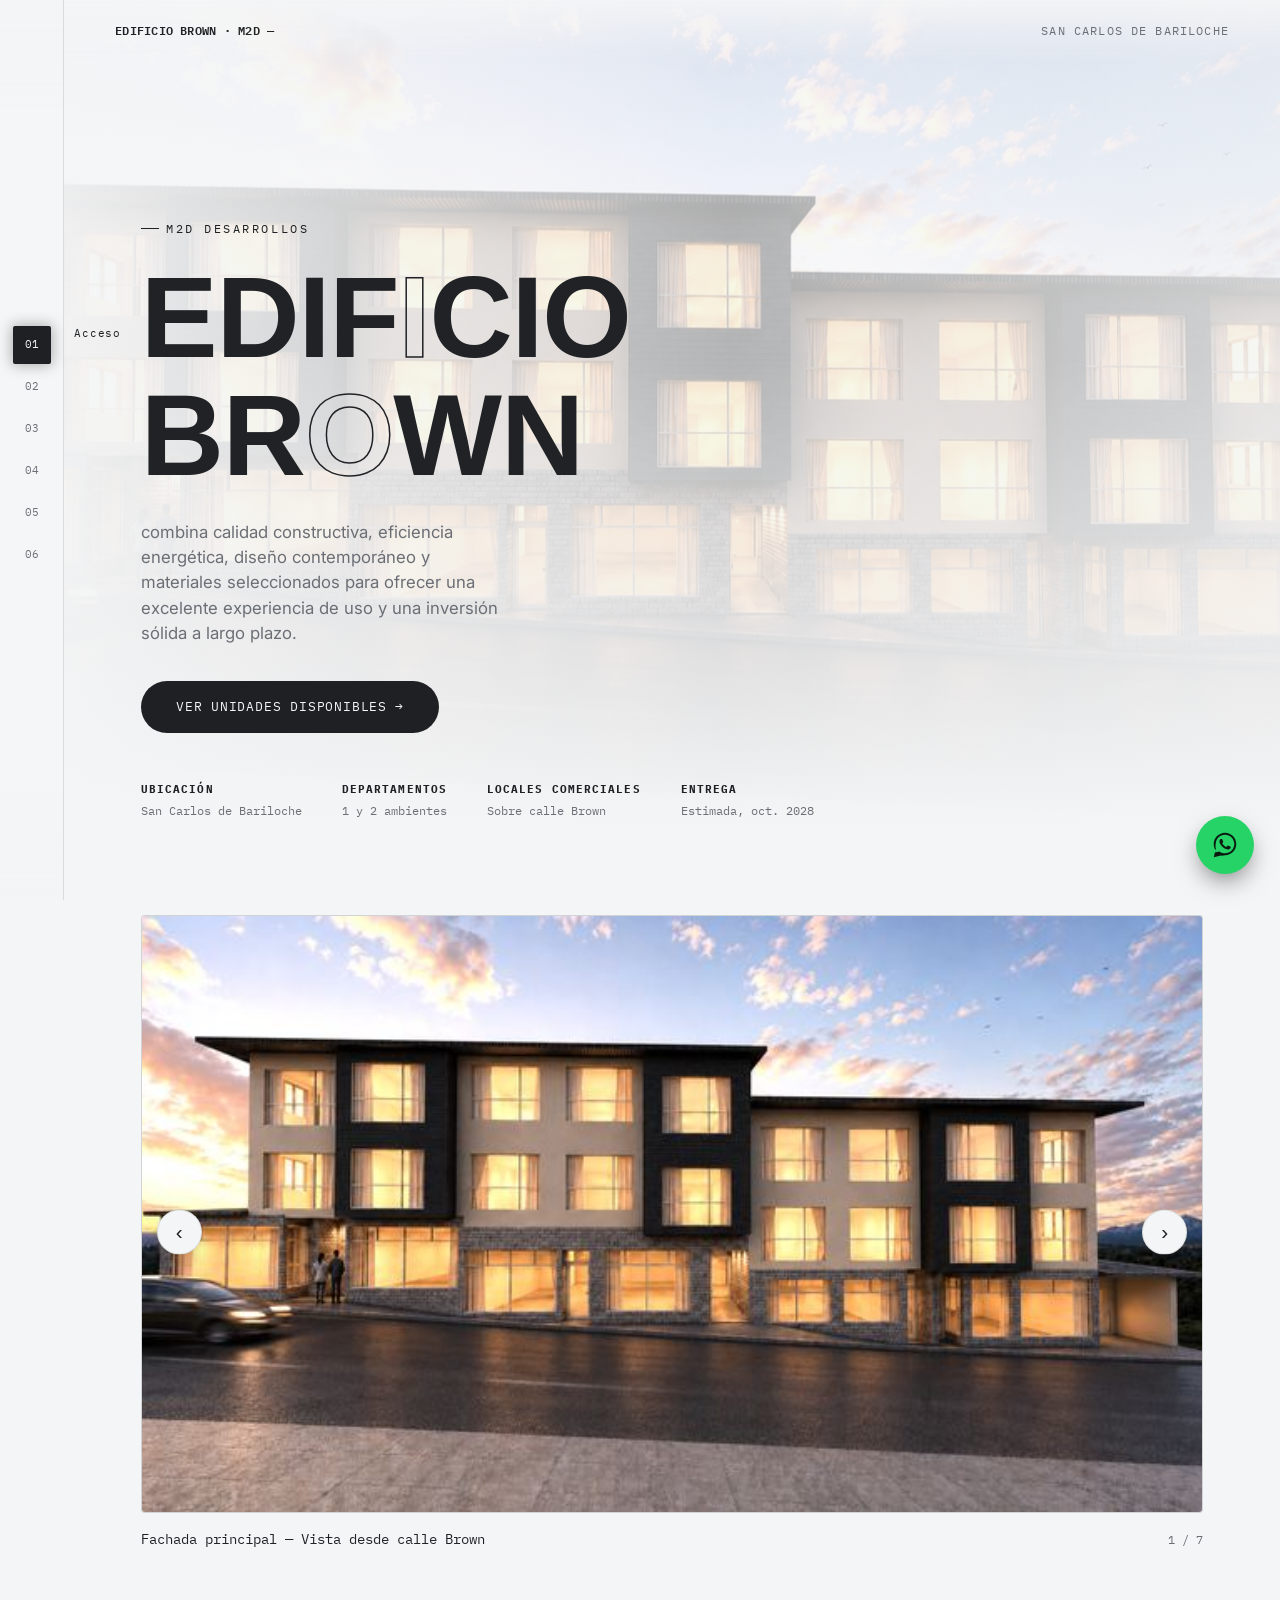
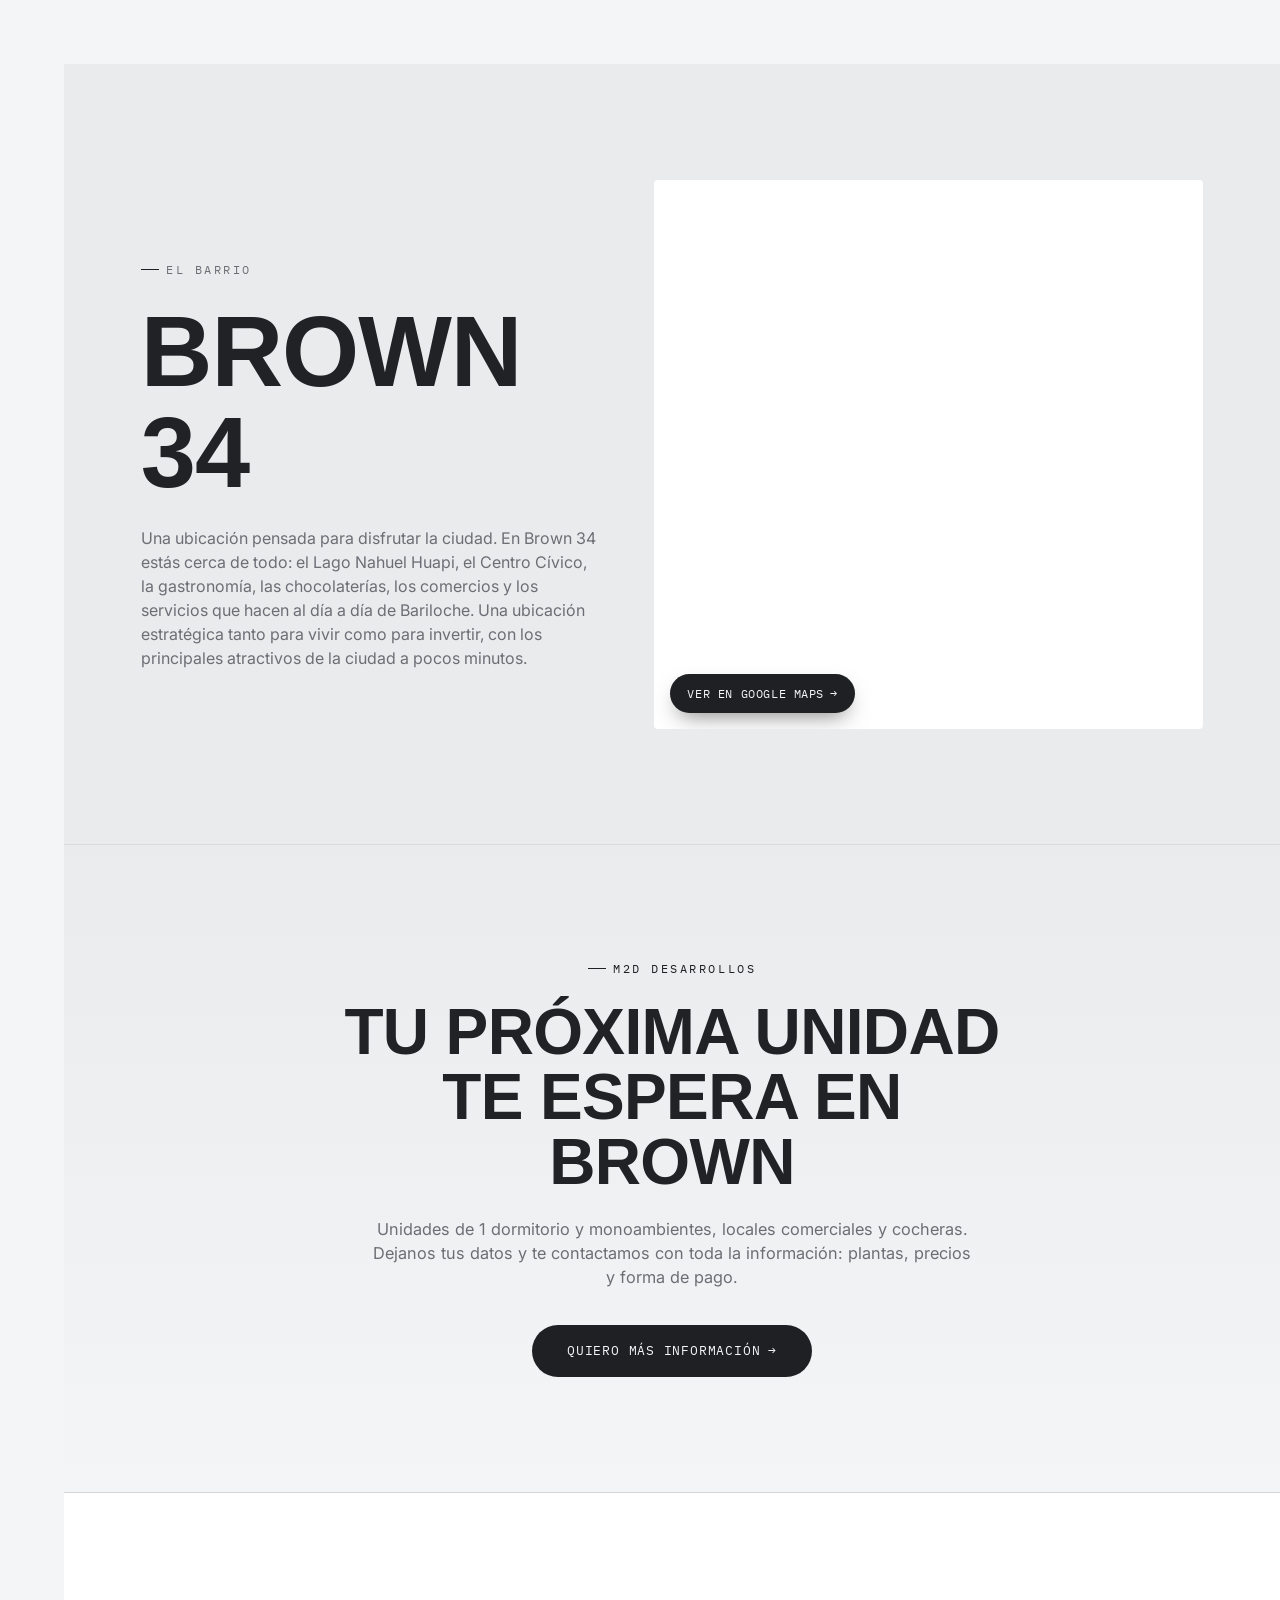
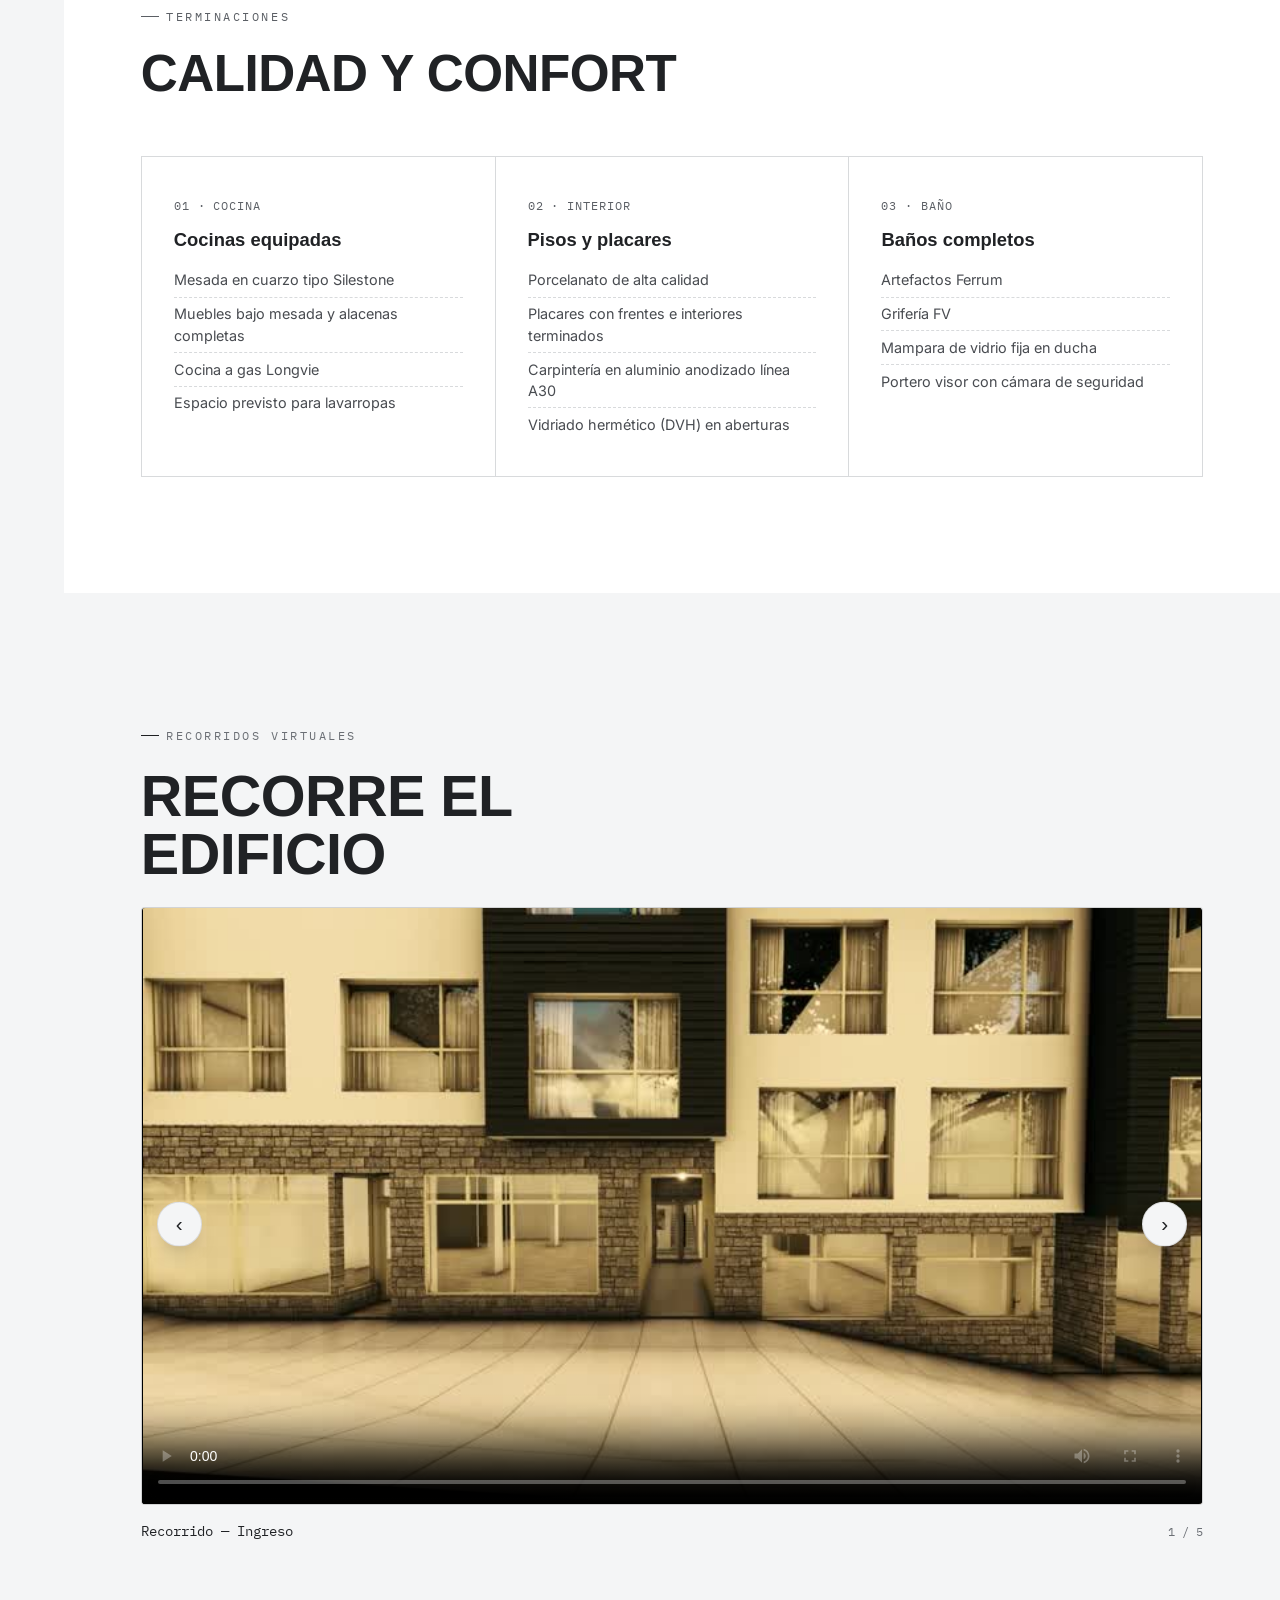
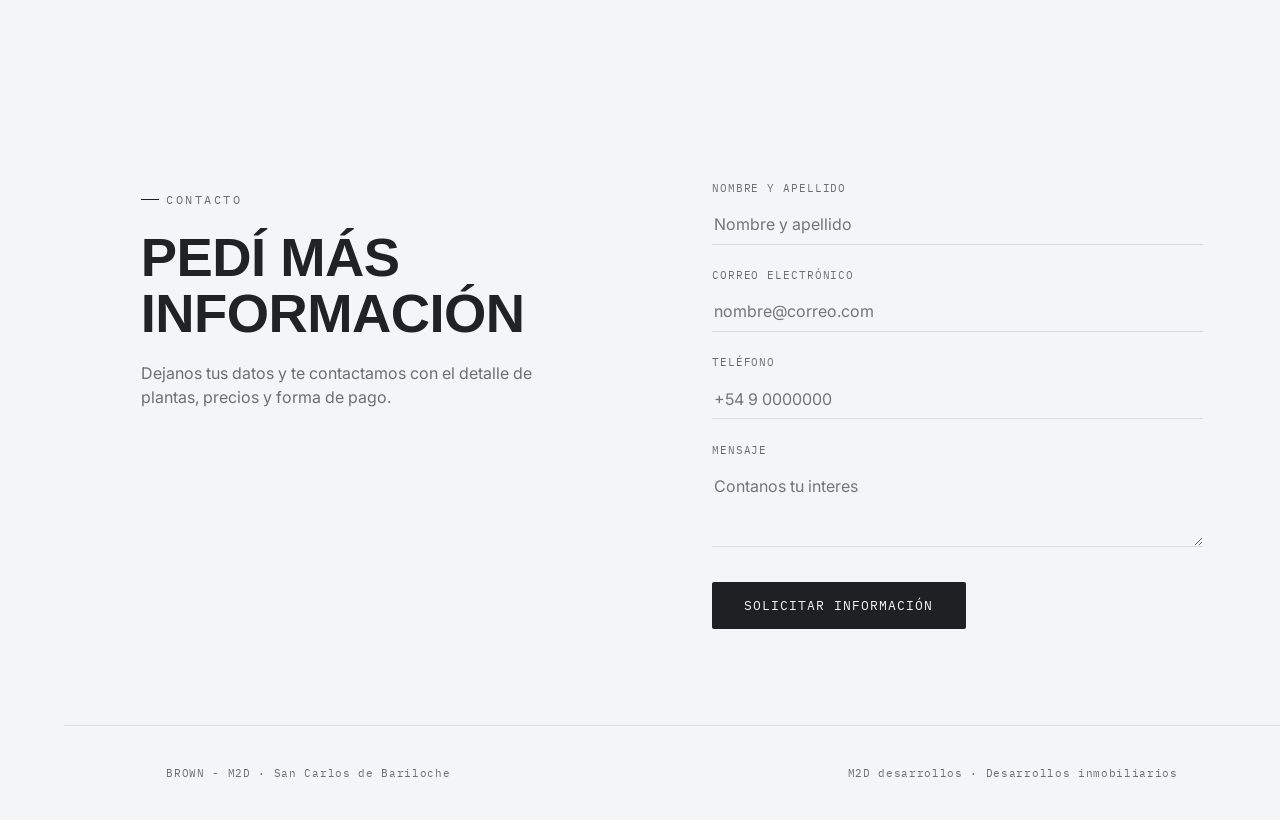
==== index.html @ a3a45985 "Add files via upload" ====
<!DOCTYPE html>
<html lang="es-AR">
<head>
<meta charset="UTF-8">
<meta name="viewport" content="width=device-width, initial-scale=1.0">
<title>BROWN · M2D — San Carlos de Bariloche</title>
<link rel="preconnect" href="https://fonts.googleapis.com">
<link rel="preconnect" href="https://fonts.gstatic.com" crossorigin>
<link href="https://fonts.googleapis.com/css2?family=Archivo+Expanded:wght@600;700;800&family=Inter:wght@400;500;600&family=IBM+Plex+Mono:wght@400;500&display=swap" rel="stylesheet">
<link rel="stylesheet" href="style.css">
</head>
<body>

<nav class="directorio" aria-label="Directorio de niveles">
  <div class="directorio-inner">
    <a href="#contacto" data-label="Contacto"><span>06</span></a>
    <a href="#recorridos" data-label="Recorridos virtuales"><span>05</span></a>
    <a href="#terminaciones" data-label="Terminaciones"><span>04</span></a>
    <a href="#ubicacion" data-label="Ubicación"><span>03</span></a>
    <a href="#renders" data-label="Imagenes del proyecto"><span>02</span></a>
    <a href="#hero" data-label="Acceso"><span>01</span></a>

  </div>
  <div class="directorio-caption" id="directorio-caption"></div>
</nav>

<nav class="directorio-mobile" aria-label="Navegación de secciones">
  <a href="#contacto" data-label="Contacto">06 · Contacto</a>
  <a href="#recorridos" data-label="Recorridos virtuales">05 · Recorridos</a>
  <a href="#terminaciones" data-label="Terminaciones">04 · Terminaciones</a>
  <a href="#ubicacion" data-label="Ubicación">03 · Ubicación</a>
  <a href="#renders" data-label="Imagenes del proyecto">02 · Fotos</a>
  <a href="#hero" data-label="Acceso">01 · Acceso</a>
  
</nav>

<div class="topbar">
  <span class="mark">EDIFICIO BROWN · M2D — </span>
  <span class="hide-mobile">San Carlos de Bariloche</span>
</div>

<main>

  <section class="hero" id="hero">
    <div class="hero-grid">
      <div>
        <p class="eyebrow">M2D Desarrollos</p>
        <h1>EDIF<em>I</em>CIO<br>BR<em>O</em>WN</h1>
        <p class="hero-sub">combina calidad constructiva, eficiencia energética, diseño contemporáneo y materiales seleccionados para ofrecer una excelente experiencia de uso y una inversión sólida a largo plazo.</p>
              <a class="cta-pill" href="unidades.html">Ver unidades disponibles<span aria-hidden="true">→</span></a>
        <div class="hero-meta">
          <div><strong>Ubicación</strong>San Carlos de Bariloche</div>
          <div><strong>Departamentos</strong>1 y 2 ambientes</div>
          <div><strong>Locales comerciales</strong>Sobre calle Brown</div>
          <div><strong>Entrega</strong>Estimada, oct. 2028</div>
        </div>
      </div>
  </section>
    </div>


  <section class="renders" id="renders">
    <div class="cover-slider" data-cover="renders">
      <button class="cover-stage" type="button" id="renders-stage-btn" aria-label="Ver imagen ampliada">
        <img id="renders-stage-img" src="" alt="">
      </button>
      <button type="button" class="cover-nav cover-nav--prev" data-cover-prev="renders" aria-label="Imagen anterior">‹</button>
      <button type="button" class="cover-nav cover-nav--next" data-cover-next="renders" aria-label="Imagen siguiente">›</button>
      <div class="cover-meta">
        <span class="cover-caption" id="renders-stage-caption"></span>
        <span class="cover-counter" id="renders-stage-counter"></span>
      </div>
    </div>

    <div class="masonry-grid" data-gallery="renders" hidden>
      <button class="masonry-item" type="button" data-full="assets/renders/full/fachada-principal.jpg" data-thumb="assets/renders/thumb/fachada-principal.jpg" data-title="Fachada principal — Vista desde calle Brown">
        <img src="assets/renders/thumb/fachada-principal.jpg" alt="Render de la fachada principal del edificio" loading="lazy">
        <span class="masonry-caption">Fachada principal</span>
      </button>
      <button class="masonry-item" type="button" data-full="assets/renders/full/interior-2-ambientes.jpg" data-thumb="assets/renders/thumb/interior-2-ambientes.jpg" data-title="Interior — Unidad de 2 ambientes">
        <img src="assets/renders/thumb/interior-2-ambientes.jpg" alt="Render de interior de una unidad de 2 ambientes" loading="lazy">
        <span class="masonry-caption">Interior — 2 ambientes</span>
      </button>
      <button class="masonry-item" type="button" data-full="assets/renders/full/cafeteria.jpg" data-thumb="assets/renders/thumb/cafeteria.jpg" data-title="Cafetería — Espacio común de planta baja">
        <img src="assets/renders/thumb/cafeteria.jpg" alt="Render de la cafetería, espacio común del edificio" loading="lazy">
        <span class="masonry-caption">Cafetería</span>
      </button>
      <button class="masonry-item" type="button" data-full="assets/renders/full/perspectiva-aerea.jpg" data-thumb="assets/renders/thumb/perspectiva-aerea.jpg" data-title="Perspectiva aérea — El conjunto y sus terrazas">
        <img src="assets/renders/thumb/perspectiva-aerea.jpg" alt="Render en perspectiva aérea del edificio" loading="lazy">
        <span class="masonry-caption">Perspectiva aérea</span>
      </button>
      <button class="masonry-item" type="button" data-full="assets/renders/full/interior-monoambiente-1.jpg" data-thumb="assets/renders/thumb/interior-monoambiente-1.jpg" data-title="Interior — Monoambiente, opción 1">
        <img src="assets/renders/thumb/interior-monoambiente-1.jpg" alt="Render de interior de un monoambiente" loading="lazy">
        <span class="masonry-caption">Monoambiente — opción 1</span>
      </button>
      <button class="masonry-item" type="button" data-full="assets/renders/full/fachada-contrafrente.jpg" data-thumb="assets/renders/thumb/fachada-contrafrente.jpg" data-title="Fachada contrafrente — Vista posterior con jardín">
        <img src="assets/renders/thumb/fachada-contrafrente.jpg" alt="Render de la fachada de contrafrente" loading="lazy">
        <span class="masonry-caption">Contrafrente</span>
      </button>
      <button class="masonry-item" type="button" data-full="assets/renders/full/interior-monoambiente-2.jpg" data-thumb="assets/renders/thumb/interior-monoambiente-2.jpg" data-title="Interior — Monoambiente, opción 2">
        <img src="assets/renders/thumb/interior-monoambiente-2.jpg" alt="Render de interior de un monoambiente, otra vista" loading="lazy">
        <span class="masonry-caption">Monoambiente — opción 2</span>
      </button>
    </div>
  </section>



  <section class="ubicacion" id="ubicacion">
    <div class="ubicacion-grid">
      <div>
        <p class="eyebrow">El barrio</p>
        <h2>BROWN 34</h2>
        <p>Una ubicación pensada para disfrutar la ciudad. En Brown 34 estás cerca de todo: el Lago Nahuel Huapi, el Centro Cívico, la gastronomía, las chocolaterías, los comercios y los servicios que hacen al día a día de Bariloche. Una ubicación estratégica tanto para vivir como para invertir, con los principales atractivos de la ciudad a pocos minutos.</p>
      </div>
      <div class="mapa">
        <iframe
          class="mapa-iframe"
          src="https://www.google.com/maps?q=-41.1466983,-71.3121511&z=17&output=embed"
          title="Ubicación del edificio en Google Maps"
          loading="lazy"
          referrerpolicy="no-referrer-when-downgrade"
          aria-hidden="true"
          tabindex="-1"
        ></iframe>
        <a
          class="mapa-link"
          href="https://www.google.com/maps/place/Almte.+Brown+34,+R8400+San+Carlos+de+Bariloche,+R%C3%ADo+Negro/@-41.1466942,-71.314726,849m/data=!3m2!1e3!4b1!4m5!3m4!1s0x961a7b3f92617a61:0x8a829b4ce4bdac2a!8m2!3d-41.1466983!4d-71.3121511?entry=ttu&g_ep=EgoyMDI2MDgxMi4wIKXMDSoASAFQAw%3D%3D"
          target="_blank"
          rel="noopener noreferrer"
          aria-label="Ver Almte. Brown 34, San Carlos de Bariloche en Google Maps"
        >
          <span class="mapa-cta">Ver en Google Maps <span aria-hidden="true">→</span></span>
        </a>
      </div>
    </div>
  </section>

    <section class="cta-band" id="cta-band">
    <p class="eyebrow">M2D Desarrollos</p>
    <h2>Tu próxima unidad te espera en Brown</h2>
    <p class="cta-band-text">Unidades de 1 dormitorio y monoambientes, locales comerciales y cocheras. Dejanos tus datos y te contactamos con toda la información: plantas, precios y forma de pago.</p>
    <a class="cta-pill" href="#contacto">Quiero más información <span aria-hidden="true">→</span></a>
  </section>

  <section class="terminaciones" id="terminaciones">
    <p class="eyebrow">Terminaciones</p>
    <h2>CALIDAD Y CONFORT</h2>
    <div class="specs">
      <div class="spec">
        <span class="spec-num">01 · COCINA</span>
        <h3>Cocinas equipadas</h3>
        <ul>
          <li>Mesada en cuarzo tipo Silestone</li>
          <li>Muebles bajo mesada y alacenas completas</li>
          <li>Cocina a gas Longvie</li>
          <li>Espacio previsto para lavarropas</li>
        </ul>
      </div>
      <div class="spec">
        <span class="spec-num">02 · INTERIOR</span>
        <h3>Pisos y placares</h3>
        <ul>
          <li>Porcelanato de alta calidad</li>
          <li>Placares con frentes e interiores terminados</li>
          <li>Carpintería en aluminio anodizado línea A30</li>
          <li>Vidriado hermético (DVH) en aberturas</li>
        </ul>
      </div>
      <div class="spec">
        <span class="spec-num">03 · BAÑO</span>
        <h3>Baños completos</h3>
        <ul>
          <li>Artefactos Ferrum</li>
          <li>Grifería FV</li>
          <li>Mampara de vidrio fija en ducha</li>
          <li>Portero visor con cámara de seguridad</li>
        </ul>
      </div>
    </div>
  </section>


  <section class="recorridos" id="recorridos">
    <div class="amenities-head">
      <p class="eyebrow">Recorridos virtuales</p>
      <h2>Recorre el edificio</h2>
      <p>Videos de recorrido sobre el proyecto de arquitectura, espacio por espacio.</p>
    </div>

    <div class="cover-slider cover-slider--video" data-cover="recorridos">
      <div class="cover-stage cover-stage--video">
        <video id="recorridos-stage-video" controls playsinline preload="metadata"></video>
      </div>
      <button type="button" class="cover-nav cover-nav--prev" data-cover-prev="recorridos" aria-label="Recorrido anterior">‹</button>
      <button type="button" class="cover-nav cover-nav--next" data-cover-next="recorridos" aria-label="Recorrido siguiente">›</button>
      <div class="cover-meta">
        <span class="cover-caption" id="recorridos-stage-caption"></span>
        <span class="cover-counter" id="recorridos-stage-counter"></span>
      </div>
    </div>

    <div class="video-grid" data-gallery="recorridos" hidden>
      <button class="video-card" type="button" data-video="assets/videos/mp4/recorrido-ingreso.mp4" data-poster="assets/videos/poster/recorrido-ingreso.jpg" data-title="Recorrido — Ingreso">
        <img src="assets/videos/poster/recorrido-ingreso.jpg" alt="Cuadro del recorrido en video del ingreso" loading="lazy">
        <span class="video-card-play" aria-hidden="true">▶</span>
        <span class="plano-card-label"><strong>Ingreso</strong>Hall de acceso al edificio</span>
      </button>
      <button class="video-card" type="button" data-video="assets/videos/mp4/recorrido-cafeteria.mp4" data-poster="assets/videos/poster/recorrido-cafeteria.jpg" data-title="Recorrido — Cafetería">
        <img src="assets/videos/poster/recorrido-cafeteria.jpg" alt="Cuadro del recorrido en video de la cafetería" loading="lazy">
        <span class="video-card-play" aria-hidden="true">▶</span>
        <span class="plano-card-label"><strong>Cafetería</strong>Espacio común de planta baja</span>
      </button>
      <button class="video-card" type="button" data-video="assets/videos/mp4/recorrido-2-ambientes.mp4" data-poster="assets/videos/poster/recorrido-2-ambientes.jpg" data-title="Recorrido — Unidad de 2 ambientes">
        <img src="assets/videos/poster/recorrido-2-ambientes.jpg" alt="Cuadro del recorrido en video de una unidad de 2 ambientes" loading="lazy">
        <span class="video-card-play" aria-hidden="true">▶</span>
        <span class="plano-card-label"><strong>Unidad de 2 ambientes</strong>Recorrido completo</span>
      </button>
      <button class="video-card" type="button" data-video="assets/videos/mp4/recorrido-monoambiente-1.mp4" data-poster="assets/videos/poster/recorrido-monoambiente-1.jpg" data-title="Recorrido — Monoambiente, opción 1">
        <img src="assets/videos/poster/recorrido-monoambiente-1.jpg" alt="Cuadro del recorrido en video de un monoambiente" loading="lazy">
        <span class="video-card-play" aria-hidden="true">▶</span>
        <span class="plano-card-label"><strong>Monoambiente</strong>Opción 1</span>
      </button>
      <button class="video-card" type="button" data-video="assets/videos/mp4/recorrido-monoambiente-2.mp4" data-poster="assets/videos/poster/recorrido-monoambiente-2.jpg" data-title="Recorrido — Monoambiente, opción 2">
        <img src="assets/videos/poster/recorrido-monoambiente-2.jpg" alt="Cuadro del recorrido en video de un monoambiente, otra unidad" loading="lazy">
        <span class="video-card-play" aria-hidden="true">▶</span>
        <span class="plano-card-label"><strong>Monoambiente</strong>Opción 2</span>
      </button>
    </div>
  </section>


  <section class="contacto" id="contacto">
    <div class="contacto-grid">
      <div>
        <p class="eyebrow">Contacto</p>
        <h2>Pedí más información</h2>
        <p>Dejanos tus datos y te contactamos con el detalle de plantas, precios y forma de pago.</p>
      </div>
      <form class="form" onsubmit="event.preventDefault();">
        <div class="field">
          <label for="nombre">Nombre y apellido</label>
          <input id="nombre" type="text" name="nombre" placeholder="Nombre y apellido" required>
        </div>
        <div class="field">
          <label for="email">Correo electrónico</label>
          <input id="email" type="email" name="email" placeholder="nombre@correo.com" required>
        </div>
        <div class="field">
          <label for="telefono">Teléfono</label>
          <input id="telefono" type="tel" name="telefono" placeholder="+54 9 0000000">
        </div>
        <div class="field">
          <label for="mensaje">Mensaje</label>
          <textarea id="mensaje" name="mensaje" placeholder="Contanos tu interes"></textarea>
        </div>
        <button class="btn" type="submit">Solicitar información</button>
      </form>
    </div>
  </section>

</main>

<a
  class="whatsapp-float"
  id="whatsapp-float"
  href="https://wa.me/5491100000000?text=Hola%2C%20quiero%20m%C3%A1s%20informaci%C3%B3n%20sobre%20Edificio%20Brown"
  target="_blank"
  rel="noopener noreferrer"
  aria-label="Escribinos por WhatsApp"
>
  <svg viewBox="0 0 32 32" xmlns="http://www.w3.org/2000/svg" aria-hidden="true">
    <path fill="currentColor" d="M16.02 3C9.4 3 4 8.37 4 15c0 2.36.66 4.56 1.8 6.44L4 29l7.76-1.74A11.9 11.9 0 0 0 16.02 27C22.64 27 28 21.63 28 15S22.64 3 16.02 3Zm0 21.9c-2.1 0-4.06-.6-5.72-1.65l-.41-.25-4.6 1.03 1.02-4.48-.27-.44A9.87 9.87 0 0 1 6.1 15c0-5.47 4.46-9.9 9.92-9.9 5.47 0 9.92 4.43 9.92 9.9 0 5.47-4.45 9.9-9.92 9.9Zm5.46-7.4c-.3-.15-1.76-.87-2.03-.97-.27-.1-.47-.15-.67.15-.2.3-.77.97-.94 1.17-.17.2-.35.22-.65.07-.3-.15-1.25-.46-2.38-1.47-.88-.78-1.47-1.75-1.65-2.05-.17-.3-.02-.46.13-.61.13-.13.3-.35.45-.52.15-.17.2-.3.3-.5.1-.2.05-.37-.02-.52-.07-.15-.67-1.6-.92-2.2-.24-.58-.49-.5-.67-.5-.17-.01-.37-.01-.57-.01-.2 0-.52.07-.79.37-.27.3-1.04 1.02-1.04 2.47 0 1.46 1.07 2.87 1.22 3.07.15.2 2.1 3.2 5.08 4.49.71.31 1.26.49 1.69.62.71.23 1.36.2 1.87.12.57-.08 1.76-.72 2.01-1.42.25-.7.25-1.3.17-1.42-.07-.13-.27-.2-.57-.35Z"/>
  </svg>
</a>

<div class="lightbox" id="lightbox" role="dialog" aria-modal="true" aria-hidden="true">
  <div class="lightbox-bar">
    <span class="lightbox-title" id="lightbox-title">—</span>
    <div class="lightbox-actions">
      <button type="button" id="lightbox-zoom-out" aria-label="Alejar">−</button>
      <span class="lightbox-zoom-level" id="lightbox-zoom-level">100%</span>
      <button type="button" id="lightbox-zoom-in" aria-label="Acercar">+</button>
      <a id="lightbox-download" href="#" download class="lightbox-download">Descargar PDF</a>
      <button type="button" id="lightbox-close" class="lightbox-close" aria-label="Cerrar">✕</button>
    </div>
  </div>
  <button type="button" class="lightbox-nav lightbox-nav--prev" id="lightbox-prev" aria-label="Imagen anterior">‹</button>
  <button type="button" class="lightbox-nav lightbox-nav--next" id="lightbox-next" aria-label="Imagen siguiente">›</button>
  <div class="lightbox-viewport" id="lightbox-viewport">
    <img id="lightbox-img" src="" alt="">
  </div>
</div>

<footer>
  <span>BROWN - M2D · San Carlos de Bariloche</span>
  <span>M2D desarrollos · Desarrollos inmobiliarios</span>
</footer>

<script>
  const links = document.querySelectorAll('.directorio a');
  const mobileLinks = document.querySelectorAll('.directorio-mobile a');
  const caption = document.getElementById('directorio-caption');
  const sections = Array.from(links).map(l => document.querySelector(l.getAttribute('href')));

  const setActive = (index) => {
    links.forEach(l => l.classList.remove('active'));
    mobileLinks.forEach(l => l.classList.remove('active'));

    const link = links[index];
    const mobileLink = mobileLinks[index];

    if(link){
      link.classList.add('active');
      caption.textContent = link.dataset.label;
      caption.style.top = link.getBoundingClientRect().top + 'px';
      caption.classList.add('show');
    }
    if(mobileLink){
      mobileLink.classList.add('active');
      mobileLink.scrollIntoView({ behavior:'smooth', inline:'center', block:'nearest' });
    }
  };

  links.forEach((link, idx) => {
    link.addEventListener('mouseenter', () => {
      caption.textContent = link.dataset.label;
      caption.style.top = link.getBoundingClientRect().top + 'px';
      caption.classList.add('show');
    });
    link.addEventListener('mouseleave', () => {
      caption.classList.remove('show');
    });
  });

  const observer = new IntersectionObserver((entries) => {
    entries.forEach(entry => {
      if(entry.isIntersecting){
        const idx = sections.indexOf(entry.target);
        if(idx > -1) setActive(idx);
      }
    });
  }, { threshold: 0.5 });

  sections.forEach(s => { if(s) observer.observe(s); });

  /* ---------- Lightbox de planos ---------- */
  const lightbox = document.getElementById('lightbox');
  const lightboxImg = document.getElementById('lightbox-img');
  const lightboxTitle = document.getElementById('lightbox-title');
  const lightboxDownload = document.getElementById('lightbox-download');
  const lightboxViewport = document.getElementById('lightbox-viewport');
  const zoomLevelLabel = document.getElementById('lightbox-zoom-level');
  const btnZoomIn = document.getElementById('lightbox-zoom-in');
  const btnZoomOut = document.getElementById('lightbox-zoom-out');
  const btnClose = document.getElementById('lightbox-close');
  const btnPrev = document.getElementById('lightbox-prev');
  const btnNext = document.getElementById('lightbox-next');

  let zoom = 1;
  const ZOOM_MIN = 1;
  const ZOOM_MAX = 3.5;
  const ZOOM_STEP = 0.4;

  let currentGroup = [];
  let currentIndex = 0;

  const applyZoom = () => {
    lightboxImg.style.width = (zoom * 100) + '%';
    zoomLevelLabel.textContent = Math.round(zoom * 100) + '%';
  };

  const renderCard = (card) => {
    const full = card.dataset.full;
    const pdf = card.dataset.pdf;
    const title = card.dataset.title || '';

    lightboxImg.src = full;
    lightboxImg.alt = title;
    lightboxTitle.textContent = title;

    if(pdf){
      lightboxDownload.href = pdf;
      lightboxDownload.setAttribute('download', (pdf.split('/').pop()) || 'plano.pdf');
      lightboxDownload.textContent = 'Descargar PDF';
    } else {
      lightboxDownload.href = full;
      lightboxDownload.setAttribute('download', (full.split('/').pop()) || 'imagen.jpg');
      lightboxDownload.textContent = 'Descargar imagen';
    }
    lightboxDownload.style.display = '';

    zoom = 1;
    applyZoom();
  };

  const updateNavVisibility = () => {
    const multi = currentGroup.length > 1;
    btnPrev.style.display = multi ? '' : 'none';
    btnNext.style.display = multi ? '' : 'none';
  };

  const goTo = (index) => {
    if(!currentGroup.length) return;
    currentIndex = (index + currentGroup.length) % currentGroup.length;
    renderCard(currentGroup[currentIndex]);
  };

  const openLightbox = (card) => {
    const groupEl = card.closest('.masonry-grid, .carousel-track, .planos-grid');
    currentGroup = groupEl ? Array.from(groupEl.querySelectorAll('.plano-card, .masonry-item')) : [card];
    currentIndex = Math.max(0, currentGroup.indexOf(card));
    updateNavVisibility();
    renderCard(card);

    lightbox.classList.add('show');
    lightbox.setAttribute('aria-hidden', 'false');
    document.body.style.overflow = 'hidden';
  };

  const closeLightbox = () => {
    lightbox.classList.remove('show');
    lightbox.setAttribute('aria-hidden', 'true');
    document.body.style.overflow = '';
  };

  document.querySelectorAll('.plano-card, .masonry-item').forEach(card => {
    card.addEventListener('click', () => openLightbox(card));
  });

  btnPrev.addEventListener('click', () => goTo(currentIndex - 1));
  btnNext.addEventListener('click', () => goTo(currentIndex + 1));

  btnZoomIn.addEventListener('click', () => {
    zoom = Math.min(ZOOM_MAX, +(zoom + ZOOM_STEP).toFixed(2));
    applyZoom();
  });
  btnZoomOut.addEventListener('click', () => {
    zoom = Math.max(ZOOM_MIN, +(zoom - ZOOM_STEP).toFixed(2));
    applyZoom();
  });
  btnClose.addEventListener('click', closeLightbox);

  lightbox.addEventListener('click', (e) => {
    if(e.target === lightbox || e.target === lightboxViewport){
      closeLightbox();
    }
  });

  document.addEventListener('keydown', (e) => {
    if(!lightbox.classList.contains('show')) return;
    if(e.key === 'Escape') closeLightbox();
    if(e.key === '+' || e.key === '=') btnZoomIn.click();
    if(e.key === '-') btnZoomOut.click();
    if(e.key === 'ArrowRight') goTo(currentIndex + 1);
    if(e.key === 'ArrowLeft') goTo(currentIndex - 1);
  });

  /* ---------- Cover sliders: una portada, navego con flechas ---------- */

  // Genérico para galerías de fotos (planos y renders): reusa el lightbox para el zoom
  const initPhotoCoverSlider = (name, itemSelector) => {
    const stageImg = document.getElementById(`${name}-stage-img`);
    const stageBtn = document.getElementById(`${name}-stage-btn`);
    const caption = document.getElementById(`${name}-stage-caption`);
    const counter = document.getElementById(`${name}-stage-counter`);
    const source = document.querySelector(`[data-gallery="${name}"]`);
    const prevBtn = document.querySelector(`[data-cover-prev="${name}"]`);
    const nextBtn = document.querySelector(`[data-cover-next="${name}"]`);
    if(!stageImg || !source) return;

    const items = Array.from(source.querySelectorAll(itemSelector));
    let index = 0;

    const render = () => {
      const item = items[index];
      if(!item) return;
      stageImg.src = item.dataset.thumb || item.dataset.full;
      stageImg.alt = item.dataset.title || '';
      if(caption) caption.textContent = item.dataset.title || '';
      if(counter) counter.textContent = `${index + 1} / ${items.length}`;
    };

    if(prevBtn) prevBtn.addEventListener('click', () => {
      index = (index - 1 + items.length) % items.length;
      render();
    });
    if(nextBtn) nextBtn.addEventListener('click', () => {
      index = (index + 1) % items.length;
      render();
    });
    if(stageBtn) stageBtn.addEventListener('click', () => openLightbox(items[index]));

    render();
  };

  ['plantas-edificio', 'unidades', 'locales', 'vistas'].forEach(name => initPhotoCoverSlider(name, '.plano-card'));
  initPhotoCoverSlider('renders', '.masonry-item');

  // Slider de video (Recorridos)
  const videoStage = document.getElementById('recorridos-stage-video');
  const videoStageCaption = document.getElementById('recorridos-stage-caption');
  const videoStageCounter = document.getElementById('recorridos-stage-counter');
  const videoSource = document.querySelector('[data-gallery="recorridos"]');

  if(videoStage && videoSource){
    const videoItems = Array.from(videoSource.querySelectorAll('.video-card'));
    let videoIndex = 0;

    const videoStageRender = () => {
      const item = videoItems[videoIndex];
      if(!item) return;
      const wasPlaying = !videoStage.paused;
      videoStage.pause();
      videoStage.setAttribute('poster', item.dataset.poster || '');
      videoStage.src = item.dataset.video;
      videoStageCaption.textContent = item.dataset.title || '';
      videoStageCounter.textContent = `${videoIndex + 1} / ${videoItems.length}`;
      if(wasPlaying){
        videoStage.play().catch(() => {});
      }
    };

    document.querySelector('[data-cover-prev="recorridos"]').addEventListener('click', () => {
      videoIndex = (videoIndex - 1 + videoItems.length) % videoItems.length;
      videoStageRender();
    });
    document.querySelector('[data-cover-next="recorridos"]').addEventListener('click', () => {
      videoIndex = (videoIndex + 1) % videoItems.length;
      videoStageRender();
    });

    videoStageRender();
  }
</script>

</body>
</html>
---- style.css ----
:root{
    --ink:#F4F5F6;
    --ink-soft:#EAEBED;
    --paper:#202225;
    --paper-dim:#6B6F75;
    --plano:#FFFFFF;
    --plano-line:#D8DADC;
    --brass:#2A2C30;
    --brass-bright:#1E2023;
    --olive:#2A2C30;
    --rust:#5B5F65;
    --line:rgba(32,34,37,0.12);
    --line-dark:rgba(32,34,37,0.12);

    --display:'Archivo Expanded', sans-serif;
    --body:'Inter', sans-serif;
    --mono:'IBM Plex Mono', monospace;
  }

  *{margin:0;padding:0;box-sizing:border-box;}
  html{scroll-behavior:smooth; overflow-x:hidden; -webkit-text-size-adjust:100%;}
  body{
    background:var(--ink);
    color:var(--paper);
    font-family:var(--body);
    line-height:1.5;
    -webkit-font-smoothing:antialiased;
    overflow-x:hidden;
    width:100%;
  }
  img,svg{height:auto;}
  @media (prefers-reduced-motion: reduce){
    html{scroll-behavior:auto;}
    *{animation-duration:0.001ms !important; transition-duration:0.001ms !important;}
  }

  a{color:inherit;}
  img,svg{display:block;max-width:100%;}
  [hidden]{display:none !important;}
  section{
    position:relative;
    padding:clamp(3.5rem, 9vw, 8rem) clamp(1.25rem, 6vw, 8vw);
    scroll-margin-top:7rem;
  }
  @media (max-width:900px){ section{padding:clamp(3rem, 8vw, 5.5rem) 6vw; scroll-margin-top:7.5rem;} }
  @media (max-width:480px){ section{padding:2.75rem 5vw;} }

  .eyebrow{
    font-family:var(--mono);
    font-size:0.72rem;
    letter-spacing:0.22em;
    text-transform:uppercase;
    color:var(--brass-bright);
    display:flex;
    align-items:center;
    gap:0.6em;
    margin-bottom:1.4rem;
  }
  .eyebrow::before{
    content:"";
    width:1.6em;
    height:1px;
    background:var(--brass-bright);
    display:inline-block;
  }

  h1,h2,h3{
    font-family:var(--display);
    font-weight:800;
    letter-spacing:-0.01em;
    line-height:1.02;
    text-transform:uppercase;
  }

  /* ---------- Directorio (nav lateral, elemento distintivo) ---------- */
  .directorio{
    position:fixed;
    left:0;
    top:0;
    height:100vh;
    width:64px;
    z-index:40;
    display:flex;
    flex-direction:column;
    justify-content:center;
    align-items:center;
    background:linear-gradient(180deg, rgba(244,245,246,0) 0%, rgba(244,245,246,0.92) 12%, rgba(244,245,246,0.92) 88%, rgba(244,245,246,0) 100%);
    border-right:1px solid var(--line);
    pointer-events:none;
  }
  .directorio-inner{
    pointer-events:auto;
    display:flex;
    flex-direction:column-reverse;
    gap:0;
  }
  .directorio a{
    position:relative;
    display:flex;
    align-items:center;
    justify-content:center;
    width:38px;
    height:38px;
    margin:2px 0;
    font-family:var(--mono);
    font-size:0.66rem;
    color:var(--paper-dim);
    text-decoration:none;
    border-radius:2px;
    transition:color .35s ease, background .35s ease, box-shadow .35s ease;
  }
  .directorio a::before{
    content:"";
    position:absolute;
    inset:0;
    border-radius:2px;
    background:transparent;
    transition:background .35s ease, box-shadow .35s ease;
  }
  .directorio a span{position:relative;}
  .directorio a.active{color:var(--ink);}
  .directorio a.active::before{
    background:var(--brass-bright);
    box-shadow:0 0 14px 1px rgba(30,32,35,0.35);
  }
  .directorio-caption{
    pointer-events:auto;
    position:absolute;
    left:74px;
    font-family:var(--mono);
    font-size:0.66rem;
    letter-spacing:0.08em;
    color:var(--brass-bright);
    white-space:nowrap;
    opacity:0;
    transform:translateX(-6px);
    transition:opacity .35s ease, transform .35s ease;
  }
  .directorio-caption.show{opacity:1; transform:translateX(0);}
  @media (max-width:900px){
    .directorio{display:none;}
  }

  body{padding-left:64px;}
  @media (max-width:900px){ body{padding-left:0;} }

  /* ---------- Directorio mobile/tablet (menú horizontal) ---------- */
  .directorio-mobile{display:none;}
  @media (max-width:900px){
    .directorio-mobile{
      display:flex;
      gap:0.5rem;
      overflow-x:auto;
      position:fixed;
      top:0; left:0; right:0;
      z-index:35;
      padding:3.4rem 5vw 0.8rem;
      background:linear-gradient(180deg, rgba(244,245,246,0.97) 70%, rgba(244,245,246,0));
      -webkit-overflow-scrolling:touch;
      scrollbar-width:none;
    }
    .directorio-mobile::-webkit-scrollbar{display:none;}
    .directorio-mobile a{
      flex:0 0 auto;
      font-family:var(--mono);
      font-size:0.68rem;
      letter-spacing:0.05em;
      text-transform:uppercase;
      color:var(--paper-dim);
      text-decoration:none;
      padding:0.5rem 0.95rem;
      border:1px solid var(--line);
      border-radius:999px;
      white-space:nowrap;
      transition:color .3s ease, border-color .3s ease, background .3s ease;
    }
    .directorio-mobile a.active{
      color:var(--ink);
      background:var(--brass-bright);
      border-color:var(--brass-bright);
    }
  }
  @media (max-width:480px){
    .directorio-mobile{padding:3.1rem 5vw 0.7rem;}
    .directorio-mobile a{font-size:0.64rem; padding:0.42rem 0.8rem;}
  }

  /* ---------- Top bar ---------- */
  .topbar{
    position:fixed;
    top:0; left:64px; right:0;
    z-index:30;
    display:flex;
    justify-content:space-between;
    align-items:center;
    padding:1.4rem 4vw;
    font-family:var(--mono);
    font-size:0.72rem;
    letter-spacing:0.1em;
    text-transform:uppercase;
    color:var(--paper-dim);
    background:linear-gradient(180deg, rgba(244,245,246,0.92), rgba(244,245,246,0));
    pointer-events:none;
  }
  .topbar span{pointer-events:auto;}
  .topbar .mark{color:var(--paper); font-weight:600; letter-spacing:0.02em;}
  @media (max-width:900px){
    .topbar{left:0; padding:1rem 5vw;}
    .topbar .hide-mobile{display:none;}
  }
  @media (max-width:480px){
    .topbar{padding:0.9rem 5vw; font-size:0.64rem;}
  }

  /* ---------- Hero ---------- */
  .hero{
    min-height:100vh;
    min-height:100svh;
    display:flex;
    flex-direction:column;
    justify-content:flex-end;
    padding-top:9rem;
    padding-bottom:5rem;
    background:
      linear-gradient(180deg, rgba(244,245,246,0.55) 0%, rgba(244,245,246,0.55) 40%, var(--ink) 92%),
      linear-gradient(90deg, rgba(244,245,246,0.92) 0%, rgba(244,245,246,0.35) 55%, rgba(244,245,246,0.65) 100%),
      url('assets/renders/full/fachada-principal.jpg');
    background-size:cover;
    background-position:center 38%;
    background-repeat:no-repeat;
  }
  @media (max-width:900px){ .hero{padding-top:11rem; padding-bottom:3.5rem;} }
  @media (max-width:480px){ .hero{padding-top:9.5rem; padding-bottom:3rem;} }

  .hero-grid{
    display:grid;
    grid-template-columns:1fr;
    gap:4rem;
    align-items:end;
  }
  @media (max-width:900px){ .hero-grid{grid-template-columns:1fr; gap:2rem;} }

  .hero h1{
    font-size:clamp(2.4rem, 12vw, 7.2rem);
    color:var(--paper);
  }
  .hero h1 em{
    font-style:normal;
    color:transparent;
    -webkit-text-stroke:1.5px var(--paper);
  }
  .hero-sub{
    margin-top:1.6rem;
    max-width:34ch;
    font-size:1.05rem;
    color:var(--paper-dim);
  }
  .hero-meta{
    margin-top:3rem;
    display:flex;
    gap:2.5rem;
    flex-wrap:wrap;
    font-family:var(--mono);
    font-size:0.75rem;
    color:var(--paper-dim);
  }
  @media (max-width:600px){
    .hero-meta{gap:1.4rem 2rem; margin-top:2rem;}
  }
  .hero-meta strong{
    display:block;
    color:var(--brass-bright);
    font-size:0.68rem;
    letter-spacing:0.1em;
    text-transform:uppercase;
    margin-bottom:0.3rem;
  }

  /* ---------- Ubicación ---------- */
  .ubicacion{background:var(--ink-soft);}
  .ubicacion-grid{
    display:grid;
    grid-template-columns:0.95fr 1.05fr;
    gap:1rem;
    align-items:center;
  }
  @media (max-width:900px){ .ubicacion-grid{grid-template-columns:1fr; gap:3rem;} }
  .ubicacion h2{font-size:clamp(6.2rem, 5vw, 3.6rem); max-width:12ch;}
  .ubicacion p{color:var(--paper-dim); margin-top:1.4rem; max-width:46ch;}


  .mapa{
    position:relative;
    aspect-ratio:1/1;
    background:var(--plano);
    border-radius:4px;
    overflow:hidden;
  }
  .mapa-iframe{
    position:absolute;
    inset:0;
    width:100%;
    height:100%;
    border:0;
    filter:grayscale(0.15) contrast(1.02);
  }
  .mapa-link{
    position:absolute;
    left:1rem;
    bottom:1rem;
    z-index:2;
    text-decoration:none;
  }
  .mapa-cta{
    display:inline-flex;
    align-items:center;
    gap:0.5em;
    font-family:var(--mono);
    font-size:0.74rem;
    letter-spacing:0.05em;
    text-transform:uppercase;
    color:var(--ink);
    background:var(--brass-bright);
    padding:0.65rem 1.1rem;
    border-radius:999px;
    box-shadow:0 10px 22px -8px rgba(0,0,0,0.5);
    transition:transform .25s ease, box-shadow .25s ease;
  }
  .mapa-link:hover .mapa-cta{
    transform:translateY(-2px);
    box-shadow:0 14px 26px -8px rgba(0,0,0,0.55);
  }
  .mapa-link:focus-visible .mapa-cta{
    outline:2px solid var(--paper);
    outline-offset:2px;
  }

  /* ---------- Terminaciones (blueprint) ---------- */
  .terminaciones{
    background:var(--plano);
    color:var(--paper);
  }
  .terminaciones .eyebrow{color:var(--rust);}
  .terminaciones .eyebrow::before{background:var(--rust);}
  .terminaciones h2{
    font-size:clamp(2rem, 4.6vw, 3.2rem);
    max-width:20ch;
    margin-bottom:3.5rem;
    color:var(--paper);
  }
  .specs{
    display:grid;
    grid-template-columns:repeat(3, 1fr);
    gap:0;
    border-top:1px solid var(--plano-line);
    border-left:1px solid var(--plano-line);
  }
  @media (max-width:900px) and (min-width:601px){ .specs{grid-template-columns:repeat(2, 1fr);} }
  @media (max-width:600px){ .specs{grid-template-columns:1fr;} }
  .spec{
    padding:clamp(1.5rem, 5vw, 2.2rem) clamp(1.25rem, 5vw, 2rem);
    border-right:1px solid var(--plano-line);
    border-bottom:1px solid var(--plano-line);
  }
  .spec .spec-num{
    font-family:var(--mono);
    font-size:0.72rem;
    color:var(--rust);
    letter-spacing:0.08em;
  }
  .spec h3{
    font-size:1.15rem;
    margin:0.9rem 0 0.9rem;
    text-transform:none;
    letter-spacing:0;
    font-weight:700;
  }
  .spec ul{list-style:none;}
  .spec li{
    font-size:0.9rem;
    color:#494C51;
    padding:0.35rem 0;
    border-top:1px dashed var(--plano-line);
  }
  .spec li:first-child{border-top:none;}

  /* ---------- Unidades ---------- */
  .unidades{background:var(--ink);}
  .unidades-head{
    display:flex;
    justify-content:space-between;
    align-items:flex-end;
    gap:2rem;
    flex-wrap:wrap;
    margin-bottom:3.5rem;
  }
  .unidades h2{font-size:clamp(2rem, 4.6vw, 3.2rem); max-width:16ch;}
  .unidades-tag{
    font-family:var(--mono);
    font-size:0.8rem;
    color:var(--paper-dim);
    max-width:32ch;
  }
  .plantas{
    display:grid;
    grid-template-columns:repeat(2, 1fr);
    gap:1.5px;
    background:var(--line);
  }
  @media (max-width:760px){ .plantas{grid-template-columns:1fr;} }
  .planta{
    background:var(--ink);
    padding:clamp(1.75rem, 6vw, 3rem) clamp(1.5rem, 6vw, 2.4rem);
  }
  .planta .planta-tipo{
    font-family:var(--mono);
    font-size:0.72rem;
    color:var(--brass-bright);
    letter-spacing:0.1em;
    text-transform:uppercase;
  }
  .planta h3{
    font-size:2.2rem;
    margin:1rem 0 1.4rem;
    color:var(--paper);
  }
  .planta p{color:var(--paper-dim); max-width:34ch; font-size:0.92rem;}
  .planta-icon{margin-top:2rem; opacity:0.85; width:120px;}

  .entrega-strip{
    margin-top:1.5px;
    display:grid;
    grid-template-columns:repeat(3, 1fr);
    background:var(--olive);
  }
  @media (max-width:760px){ .entrega-strip{grid-template-columns:1fr;} }
  .entrega-item{
    padding:clamp(1.5rem, 5vw, 2rem) clamp(1.25rem, 5vw, 2.4rem);
    border-left:1px solid rgba(244,245,246,0.25);
  }
  @media (max-width:760px){
    .entrega-item{border-left:none; border-top:1px solid rgba(244,245,246,0.25);}
    .entrega-item:first-child{border-top:none;}
  }
  .entrega-item:first-child{border-left:none;}
  .entrega-item .eyebrow{color:rgba(244,245,246,0.75); margin-bottom:0.6rem;}
  .entrega-item .eyebrow::before{background:rgba(244,245,246,0.75);}
  .entrega-item strong{
    display:block;
    font-family:var(--display);
    font-size:1.5rem;
    color:var(--ink);
    text-transform:uppercase;
  }

  /* ---------- Amenities / Locales / Vistas ---------- */
  .amenities, .locales, .vistas{
    background:
      radial-gradient(ellipse at 20% 100%, rgba(0,0,0,0.05), transparent 55%),
      var(--ink-soft);
  }
  .amenities-head{max-width:42ch; margin-bottom:3.5rem;}
  .amenities-head h2{font-size:clamp(2.2rem, 5vw, 3.6rem);}
  .amenities-head p{color:var(--paper-dim); margin-top:1.2rem;}
  .section-tag{color:var(--paper-dim); margin-top:1.2rem; max-width:56ch; font-size:0.98rem;}

  .amenity-rows{display:flex; flex-direction:column;}
  .amenity-row{
    display:grid;
    grid-template-columns:120px 1fr 1.3fr;
    gap:2rem;
    align-items:center;
    padding:clamp(1.5rem, 5vw, 2.6rem) 0;
    border-top:1px solid var(--line);
  }
  .amenity-rows .amenity-row:last-child{border-bottom:1px solid var(--line);}
  @media (max-width:800px){
    .amenity-row{grid-template-columns:1fr; gap:0.8rem;}
  }
  .amenity-row .piso{
    font-family:var(--display);
    font-size:2.6rem;
    color:var(--brass-bright);
  }
  .amenity-row h3{
    font-size:1.4rem;
    color:var(--paper);
  }
  .amenity-row p{color:var(--paper-dim); font-size:0.92rem; max-width:44ch;}

  /* ---------- Plantas del edificio ---------- */
  .plantas-edificio{background:var(--ink);}

  /* ---------- Galería de planos (tarjetas clicables) ---------- */
  .planos-grid{
    display:grid;
    grid-template-columns:repeat(4, 1fr);
    gap:1.25rem;
    margin-top:2.5rem;
  }
  .planos-grid--unidades{grid-template-columns:repeat(5, 1fr);}
  .planos-grid--locales{grid-template-columns:repeat(2, 1fr); max-width:640px;}
  .planos-grid--vistas{grid-template-columns:repeat(2, 1fr);}

  @media (max-width:1100px){
    .planos-grid--unidades{grid-template-columns:repeat(3, 1fr);}
  }
  @media (max-width:900px){
    .planos-grid, .planos-grid--edificio, .planos-grid--vistas{grid-template-columns:repeat(2, 1fr);}
    .planos-grid--unidades{grid-template-columns:repeat(2, 1fr);}
  }
  @media (max-width:560px){
    .planos-grid, .planos-grid--edificio, .planos-grid--unidades,
    .planos-grid--locales, .planos-grid--vistas{grid-template-columns:1fr; max-width:none;}
  }

  .plano-card{
    display:flex;
    flex-direction:column;
    background:var(--ink-soft);
    border:1px solid var(--line);
    border-radius:4px;
    overflow:hidden;
    cursor:pointer;
    padding:0;
    font-family:inherit;
    text-align:left;
    color:inherit;
    transition:transform .3s ease, border-color .3s ease, box-shadow .3s ease;
  }
  .plano-card:hover, .plano-card:focus-visible{
    transform:translateY(-3px);
    border-color:var(--brass-bright);
    box-shadow:0 16px 28px -18px rgba(0,0,0,0.6);
    outline:none;
  }
  .plano-card img{
    width:100%;
    aspect-ratio:3/4;
    object-fit:contain;
    background:var(--plano);
    padding:0.6rem;
  }
  .plano-card--wide img{aspect-ratio:4/3;}
  .plano-card-label{
    display:flex;
    flex-direction:column;
    gap:0.3rem;
    padding:0.9rem 1rem 1.1rem;
    font-size:0.78rem;
    color:var(--paper-dim);
    border-top:1px solid var(--line);
  }
  .plano-card-label strong{
    font-family:var(--mono);
    font-size:0.72rem;
    letter-spacing:0.06em;
    text-transform:uppercase;
    color:var(--brass-bright);
  }

  /* ---------- Lightbox de planos ---------- */
  .lightbox{
    position:fixed;
    inset:0;
    z-index:100;
    background:var(--ink);
    display:flex;
    flex-direction:column;
    opacity:0;
    pointer-events:none;
    transition:opacity .25s ease;
  }
  .lightbox.show{opacity:1; pointer-events:auto;}
  .lightbox-bar{
    display:flex;
    justify-content:space-between;
    align-items:center;
    gap:1rem;
    flex-wrap:wrap;
    padding:1rem 1.5rem;
    border-bottom:1px solid var(--line);
  }
  .lightbox-title{
    font-family:var(--mono);
    font-size:0.8rem;
    letter-spacing:0.04em;
    color:var(--paper);
  }
  .lightbox-actions{
    display:flex;
    align-items:center;
    gap:0.6rem;
    flex-wrap:wrap;
  }
  .lightbox-actions button{
    width:2.1rem;
    height:2.1rem;
    border-radius:50%;
    border:1px solid var(--line);
    background:transparent;
    color:var(--paper);
    font-size:1.1rem;
    line-height:1;
    cursor:pointer;
    transition:border-color .25s ease, color .25s ease;
  }
  .lightbox-actions button:hover{border-color:var(--brass-bright); color:var(--brass-bright);}
  .lightbox-zoom-level{
    font-family:var(--mono);
    font-size:0.7rem;
    color:var(--paper-dim);
    min-width:3.2em;
    text-align:center;
  }
  .lightbox-download{
    font-family:var(--mono);
    font-size:0.7rem;
    letter-spacing:0.06em;
    text-transform:uppercase;
    color:var(--ink);
    background:var(--brass-bright);
    padding:0.5rem 0.9rem;
    border-radius:2px;
    text-decoration:none;
    white-space:nowrap;
  }
  .lightbox-close{font-size:1rem !important;}

  .lightbox-nav{
    position:absolute;
    top:50%;
    transform:translateY(-50%);
    z-index:5;
    width:3rem;
    height:3rem;
    border-radius:50%;
    border:1px solid var(--line);
    background:var(--ink);
    color:var(--paper);
    font-size:1.4rem;
    line-height:1;
    cursor:pointer;
    display:flex;
    align-items:center;
    justify-content:center;
    transition:border-color .25s ease, color .25s ease, background .25s ease;
  }
  .lightbox-nav:hover{border-color:var(--brass-bright); color:var(--brass-bright);}
  .lightbox-nav--prev{left:1.25rem;}
  .lightbox-nav--next{right:1.25rem;}
  @media (max-width:700px){
    .lightbox-nav{width:2.4rem; height:2.4rem; font-size:1.2rem;}
    .lightbox-nav--prev{left:0.5rem;}
    .lightbox-nav--next{right:0.5rem;}
  }

  .lightbox-viewport{
    flex:1;
    overflow:auto;
    display:flex;
    align-items:flex-start;
    justify-content:center;
    padding:2rem;
  }
  .lightbox-viewport img{
    width:100%;
    max-width:1100px;
    height:auto;
    background:var(--plano);
    transition:width .2s ease;
  }
  @media (max-width:700px){
    .lightbox-bar{padding:0.85rem 1rem; gap:0.6rem;}
    .lightbox-title{font-size:0.7rem; flex-basis:100%;}
    .lightbox-viewport{padding:1rem;}
  }

  /* ---------- Carrusel de planos ---------- */
  .carousel{position:relative;}
  .carousel-track.planos-grid{
    display:flex;
    flex-wrap:nowrap;
    overflow-x:auto;
    scroll-snap-type:x mandatory;
    -webkit-overflow-scrolling:touch;
    scrollbar-width:none;
    padding-bottom:0.25rem;
  }
  .carousel-track.planos-grid::-webkit-scrollbar{display:none;}
  .carousel-track .plano-card{
    flex:0 0 clamp(230px, 27vw, 320px);
    scroll-snap-align:start;
  }
  .carousel-track.planos-grid--vistas .plano-card,
  .carousel-track.planos-grid--edificio .plano-card{
    flex-basis:clamp(240px, 30vw, 360px);
  }
  @media (max-width:900px){
    .carousel-track .plano-card{flex-basis:min(320px, 78vw);}
  }
  @media (max-width:560px){
    .carousel-track .plano-card{flex-basis:82vw;}
  }

  .carousel-controls{
    display:flex;
    align-items:center;
    gap:0.9rem;
    margin-top:1.5rem;
  }
  .carousel-btn{
    width:2.3rem;
    height:2.3rem;
    border-radius:50%;
    border:1px solid var(--line);
    background:transparent;
    color:var(--paper);
    font-size:1.1rem;
    line-height:1;
    cursor:pointer;
    transition:border-color .25s ease, color .25s ease, opacity .25s ease;
  }
  .carousel-btn:hover:not(:disabled){border-color:var(--brass-bright); color:var(--brass-bright);}
  .carousel-btn:disabled{opacity:0.3; cursor:default;}
  .carousel-counter{
    font-family:var(--mono);
    font-size:0.72rem;
    letter-spacing:0.06em;
    color:var(--paper-dim);
    min-width:3.4em;
    text-align:center;
  }
  .renders{background:var(--ink);}

  /* ---------- Galería mosaico (masonry) ---------- */
  /* ---------- Cover slider (portada única + flechas) ---------- */
  .cover-slider{
    position:relative;
    margin-top:-100px;
  }
  .cover-stage{
    position:relative;
    display:block;
    width:100%;
    aspect-ratio:16/9;
    border:1px solid var(--line);
    border-radius:4px;
    overflow:hidden;
    padding:0;
    cursor:pointer;
    background:var(--ink-soft);
  }
  .cover-stage img{
    width:100%;
    height:100%;
    object-fit:cover;
    display:block;
    transition:opacity .25s ease;
  }
  .cover-stage--video{cursor:default;}
  .cover-stage--video video{
    width:100%;
    height:100%;
    display:block;
    background:#000;
  }
  .cover-nav{
    position:absolute;
    top:50%;
    transform:translateY(-50%);
    z-index:3;
    width:2.8rem;
    height:2.8rem;
    border-radius:50%;
    border:1px solid var(--line);
    background:var(--ink);
    color:var(--paper);
    font-size:1.3rem;
    line-height:1;
    cursor:pointer;
    display:flex;
    align-items:center;
    justify-content:center;
    box-shadow:0 10px 22px -10px rgba(0,0,0,0.35);
    transition:border-color .25s ease, color .25s ease;
  }
  .cover-nav:hover{border-color:var(--brass-bright); color:var(--brass-bright);}
  .cover-nav--prev{left:1rem;}
  .cover-nav--next{right:1rem;}
  .cover-meta{
    display:flex;
    justify-content:space-between;
    align-items:baseline;
    gap:1rem;
    margin-top:1rem;
    font-family:var(--mono);
  }
  .cover-caption{
    font-size:0.85rem;
    color:var(--paper);
  }
  .cover-counter{
    font-size:0.72rem;
    color:var(--paper-dim);
    white-space:nowrap;
  }
  @media (max-width:600px){
    .cover-stage{aspect-ratio:4/3;}
    .cover-nav{width:2.3rem; height:2.3rem; font-size:1.1rem;}
    .cover-nav--prev{left:0.6rem;}
    .cover-nav--next{right:0.6rem;}
  }

  .masonry-grid{
    margin-top:2.5rem;
    column-count:3;
    column-gap:0.9rem;
  }
  @media (max-width:1100px){ .masonry-grid{column-count:2;} }
  @media (max-width:560px){ .masonry-grid{column-count:1;} }

  .masonry-item{
    position:relative;
    display:block;
    width:100%;
    margin-bottom:0.9rem;
    break-inside:avoid;
    border:1px solid var(--line);
    border-radius:3px;
    overflow:hidden;
    padding:0;
    cursor:pointer;
    background:var(--ink-soft);
    transition:transform .3s ease, box-shadow .3s ease;
  }
  .masonry-item:nth-child(3n+1) img{aspect-ratio:4/5;}
  .masonry-item:nth-child(3n+2) img{aspect-ratio:1/1;}
  .masonry-item:nth-child(3n+3) img{aspect-ratio:3/4;}
  .masonry-item img{
    width:100%;
    height:auto;
    display:block;
    object-fit:cover;
    transition:transform .5s ease;
  }
  .masonry-item:hover, .masonry-item:focus-visible{
    transform:translateY(-3px);
    box-shadow:0 18px 30px -18px rgba(0,0,0,0.35);
    outline:none;
  }
  .masonry-item:hover img{transform:scale(1.04);}
  .masonry-caption{
    position:absolute;
    left:0; right:0; bottom:0;
    padding:1.6rem 1rem 0.8rem;
    background:linear-gradient(180deg, rgba(20,22,25,0) 0%, rgba(20,22,25,0.72) 100%);
    color:#F4F5F6;
    font-family:var(--mono);
    font-size:0.72rem;
    letter-spacing:0.05em;
    text-transform:uppercase;
    opacity:0;
    transform:translateY(6px);
    transition:opacity .3s ease, transform .3s ease;
  }
  .masonry-item:hover .masonry-caption,
  .masonry-item:focus-visible .masonry-caption{
    opacity:1;
    transform:translateY(0);
  }

  /* ---------- Recorridos (video) ---------- */
  .recorridos{background:var(--ink);}
  .video-grid{
    display:grid;
    grid-template-columns:repeat(3, 1fr);
    gap:1.25rem;
    margin-top:2.5rem;
  }
  @media (max-width:1100px){ .video-grid{grid-template-columns:repeat(2, 1fr);} }
  @media (max-width:560px){ .video-grid{grid-template-columns:1fr;} }

  .video-card{
    position:relative;
    display:flex;
    flex-direction:column;
    background:var(--ink-soft);
    border:1px solid var(--line);
    border-radius:4px;
    overflow:hidden;
    cursor:pointer;
    padding:0;
    font-family:inherit;
    text-align:left;
    color:inherit;
    transition:transform .3s ease, border-color .3s ease, box-shadow .3s ease;
  }
  .video-card:hover, .video-card:focus-visible{
    transform:translateY(-3px);
    border-color:var(--brass-bright);
    box-shadow:0 16px 28px -18px rgba(0,0,0,0.6);
    outline:none;
  }
  .video-card img{
    width:100%;
    aspect-ratio:16/9;
    object-fit:cover;
  }
  .video-card-play{
    position:absolute;
    top:calc(50% - 1.6rem);
    left:calc(50% - 1.6rem);
    width:3.2rem;
    height:3.2rem;
    border-radius:50%;
    background:rgba(32,34,37,0.72);
    color:var(--brass-bright);
    display:flex;
    align-items:center;
    justify-content:center;
    font-size:1.1rem;
    padding-left:0.2rem;
    border:1px solid rgba(244,245,246,0.55);
    transition:transform .3s ease, background .3s ease;
  }
  .video-card:hover .video-card-play{
    transform:scale(1.08);
    background:var(--brass-bright);
    color:var(--ink);
  }

  .video-lightbox{
    position:fixed;
    inset:0;
    z-index:100;
    background:var(--ink);
    display:flex;
    flex-direction:column;
    opacity:0;
    pointer-events:none;
    transition:opacity .25s ease;
  }
  .video-lightbox.show{opacity:1; pointer-events:auto;}
  .video-lightbox-viewport{
    flex:1;
    display:flex;
    align-items:center;
    justify-content:center;
    padding:2rem;
  }
  .video-lightbox-viewport video{
    width:100%;
    max-width:1100px;
    max-height:80vh;
    background:#000;
  }
  @media (max-width:700px){
    .video-lightbox-viewport{padding:1rem;}
  }

  /* ---------- CTA band (llamado a la acción) ---------- */
  .cta-band{
    background:linear-gradient(180deg, var(--ink-soft), var(--ink));
    text-align:center;
    border-top:1px solid var(--line);
    border-bottom:1px solid var(--line);
  }
  .cta-band .eyebrow{justify-content:center;}
  .cta-band h2{
    font-size:clamp(2.3rem, 6vw, 4rem);
    max-width:20ch;
    margin:0 auto;
    color:var(--paper);
  }
  .cta-band-text{
    color:var(--paper-dim);
    max-width:60ch;
    margin:1.3rem auto 0;
    font-size:1.02rem;
  }
  .cta-pill{
    display:inline-flex;
    align-items:center;
    gap:0.6em;
    margin-top:2.2rem;
    background:var(--brass-bright);
    color:var(--ink);
    font-family:var(--mono);
    font-size:0.82rem;
    letter-spacing:0.06em;
    text-transform:uppercase;
    padding:1rem 2.2rem;
    border-radius:999px;
    text-decoration:none;
    transition:transform .25s ease, box-shadow .25s ease;
  }
  .cta-pill span{display:inline-block; transition:transform .25s ease;}
  .cta-pill:hover{transform:translateY(-3px); box-shadow:0 16px 30px -10px rgba(0,0,0,0.55);}
  .cta-pill:hover span{transform:translateX(4px);}
  .cta-pill:focus-visible{outline:2px solid var(--paper); outline-offset:3px;}

  /* ---------- Contacto ---------- */
  .contacto{
    background:var(--ink);
    padding-bottom:6rem;
  }
  .contacto-grid{
    display:grid;
    grid-template-columns:1fr 1fr;
    gap:5rem;
  }
  @media (max-width:900px){ .contacto-grid{grid-template-columns:1fr; gap:3rem;} }
  .contacto h2{font-size:clamp(2.2rem, 5vw, 3.4rem); max-width:14ch;}
  .contacto p{color:var(--paper-dim); margin-top:1.2rem; max-width:40ch;}

  .form{display:flex; flex-direction:column; gap:1.4rem; margin-top:0.5rem;}
  .field{display:flex; flex-direction:column; gap:0.5rem;}
  .field label{
    font-family:var(--mono);
    font-size:0.7rem;
    letter-spacing:0.08em;
    text-transform:uppercase;
    color:var(--paper-dim);
  }
  .field input, .field textarea{
    background:transparent;
    border:none;
    border-bottom:1px solid var(--line);
    color:var(--paper);
    font-family:var(--body);
    font-size:1rem;
    padding:0.6rem 0.1rem;
    outline:none;
    transition:border-color .3s ease;
  }
  .field input:focus, .field textarea:focus{border-color:var(--brass-bright);}
  .field textarea{resize:vertical; min-height:80px;}

  .btn{
    align-self:flex-start;
    margin-top:0.8rem;
    background:var(--brass-bright);
    color:var(--ink);
    border:none;
    font-family:var(--mono);
    font-size:0.8rem;
    letter-spacing:0.08em;
    text-transform:uppercase;
    padding:0.95rem 2rem;
    border-radius:2px;
    cursor:pointer;
    transition:transform .25s ease, box-shadow .25s ease;
  }
  .btn:hover{transform:translateY(-2px); box-shadow:0 10px 24px -8px rgba(30,32,35,0.4);}
  .btn:focus-visible{outline:2px solid var(--paper); outline-offset:3px;}

  footer{
    border-top:1px solid var(--line);
    padding:2.4rem 8vw;
    display:flex;
    justify-content:space-between;
    flex-wrap:wrap;
    gap:1rem;
    font-family:var(--mono);
    font-size:0.7rem;
    color:var(--paper-dim);
    letter-spacing:0.06em;
  }
  @media (max-width:900px){ footer{padding:2rem 6vw;} }
  @media (max-width:480px){
    footer{flex-direction:column; text-align:center; gap:0.6rem;}
  }

  /* ---------- Botón flotante de WhatsApp ---------- */
  .whatsapp-float{
    position:fixed;
    right:1.6rem;
    bottom:1.6rem;
    z-index:60;
    width:58px;
    height:58px;
    border-radius:50%;
    background:#25D366;
    color:#0b1a10;
    display:flex;
    align-items:center;
    justify-content:center;
    box-shadow:0 10px 26px -6px rgba(0,0,0,0.55);
    transition:transform .25s ease, box-shadow .25s ease;
    animation:whatsapp-pulse 2.6s ease-in-out infinite;
  }
  .whatsapp-float svg{width:30px; height:30px;}
  .whatsapp-float:hover{
    transform:translateY(-3px) scale(1.05);
    box-shadow:0 14px 30px -6px rgba(0,0,0,0.6);
  }
  .whatsapp-float:focus-visible{
    outline:2px solid var(--brass-bright);
    outline-offset:3px;
  }
  @keyframes whatsapp-pulse{
    0%, 100%{ box-shadow:0 10px 26px -6px rgba(0,0,0,0.55), 0 0 0 0 rgba(37,211,102,0.55); }
    50%{ box-shadow:0 10px 26px -6px rgba(0,0,0,0.55), 0 0 0 10px rgba(37,211,102,0); }
  }
  @media (prefers-reduced-motion: reduce){
    .whatsapp-float{animation:none;}
  }
  @media (max-width:900px){
    .whatsapp-float{
      right:1.1rem;
      bottom:1.1rem;
      width:52px;
      height:52px;
    }
    .whatsapp-float svg{width:27px; height:27px;}
  }

  /* ---------- Ajustes finos extra chicos (≤380px) ---------- */
  @media (max-width:380px){
    .hero h1{font-size:2.15rem;}
    .eyebrow{font-size:0.66rem;}
  }
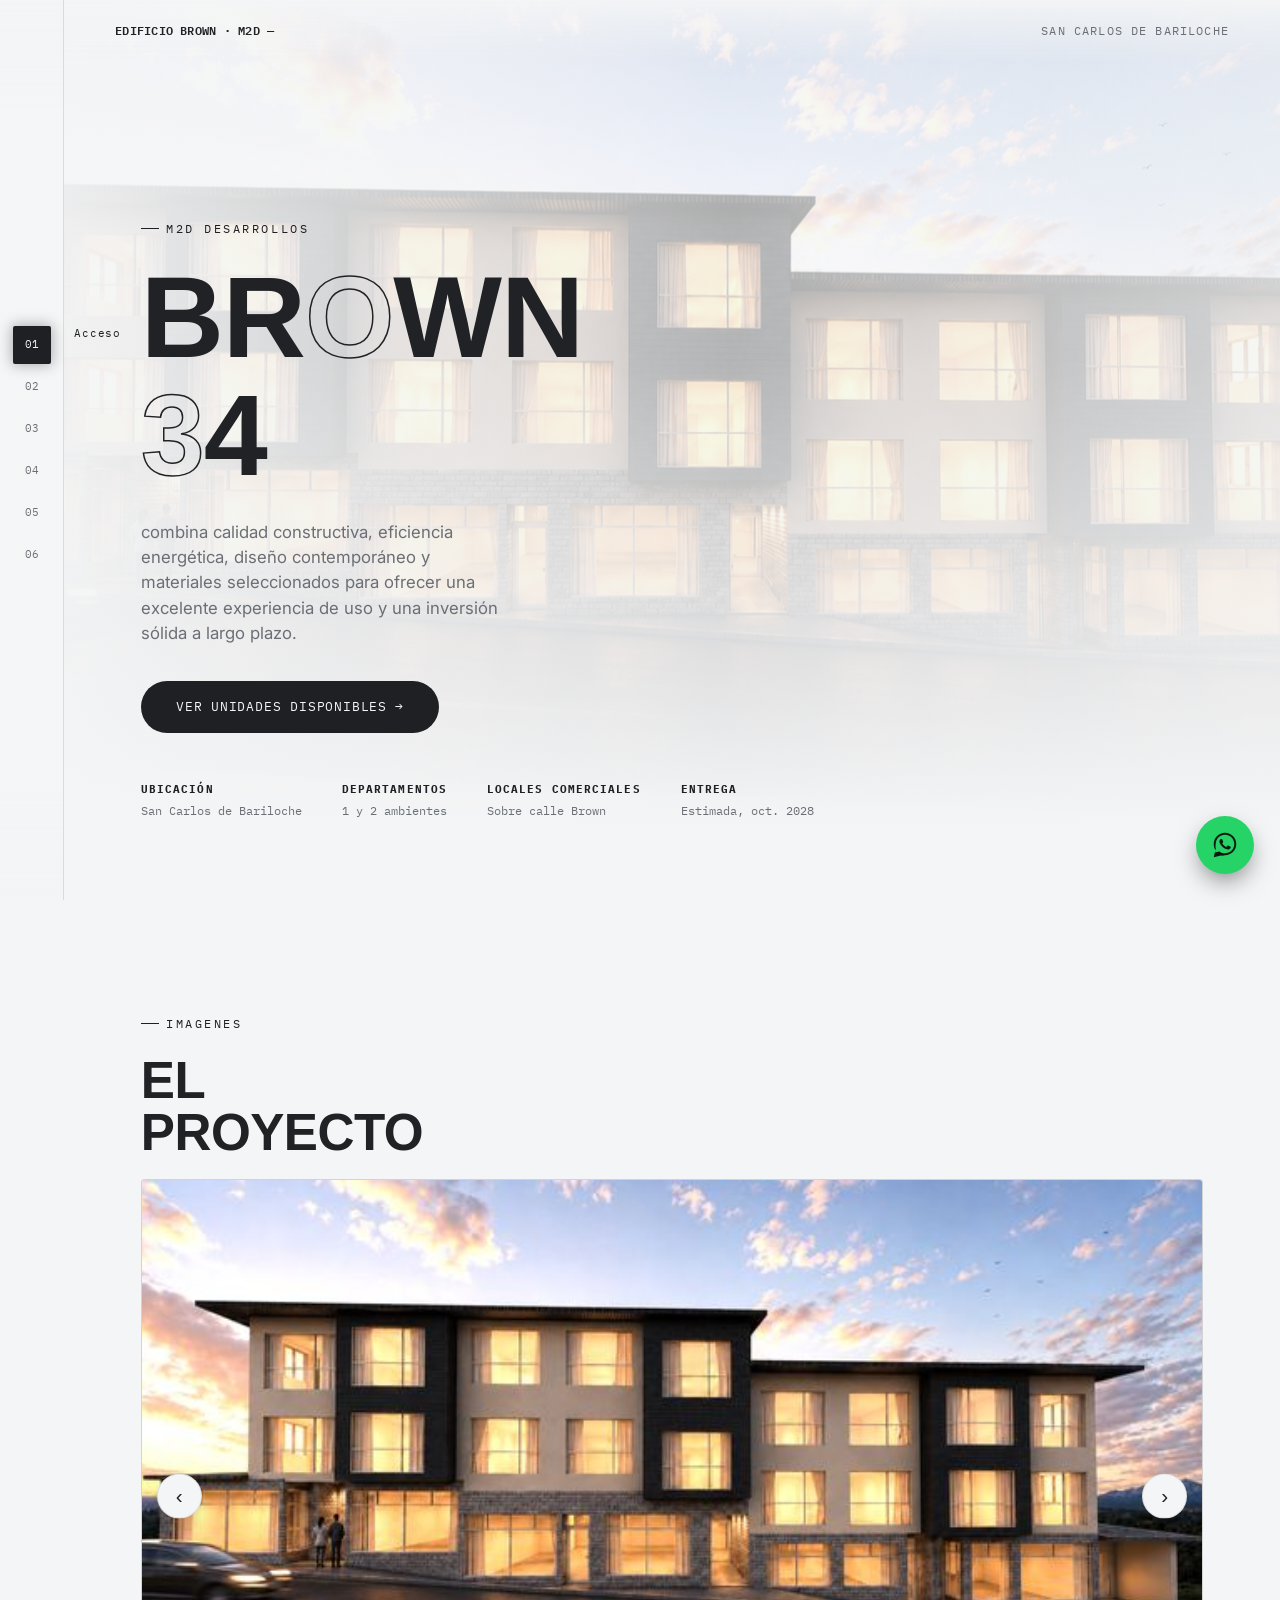
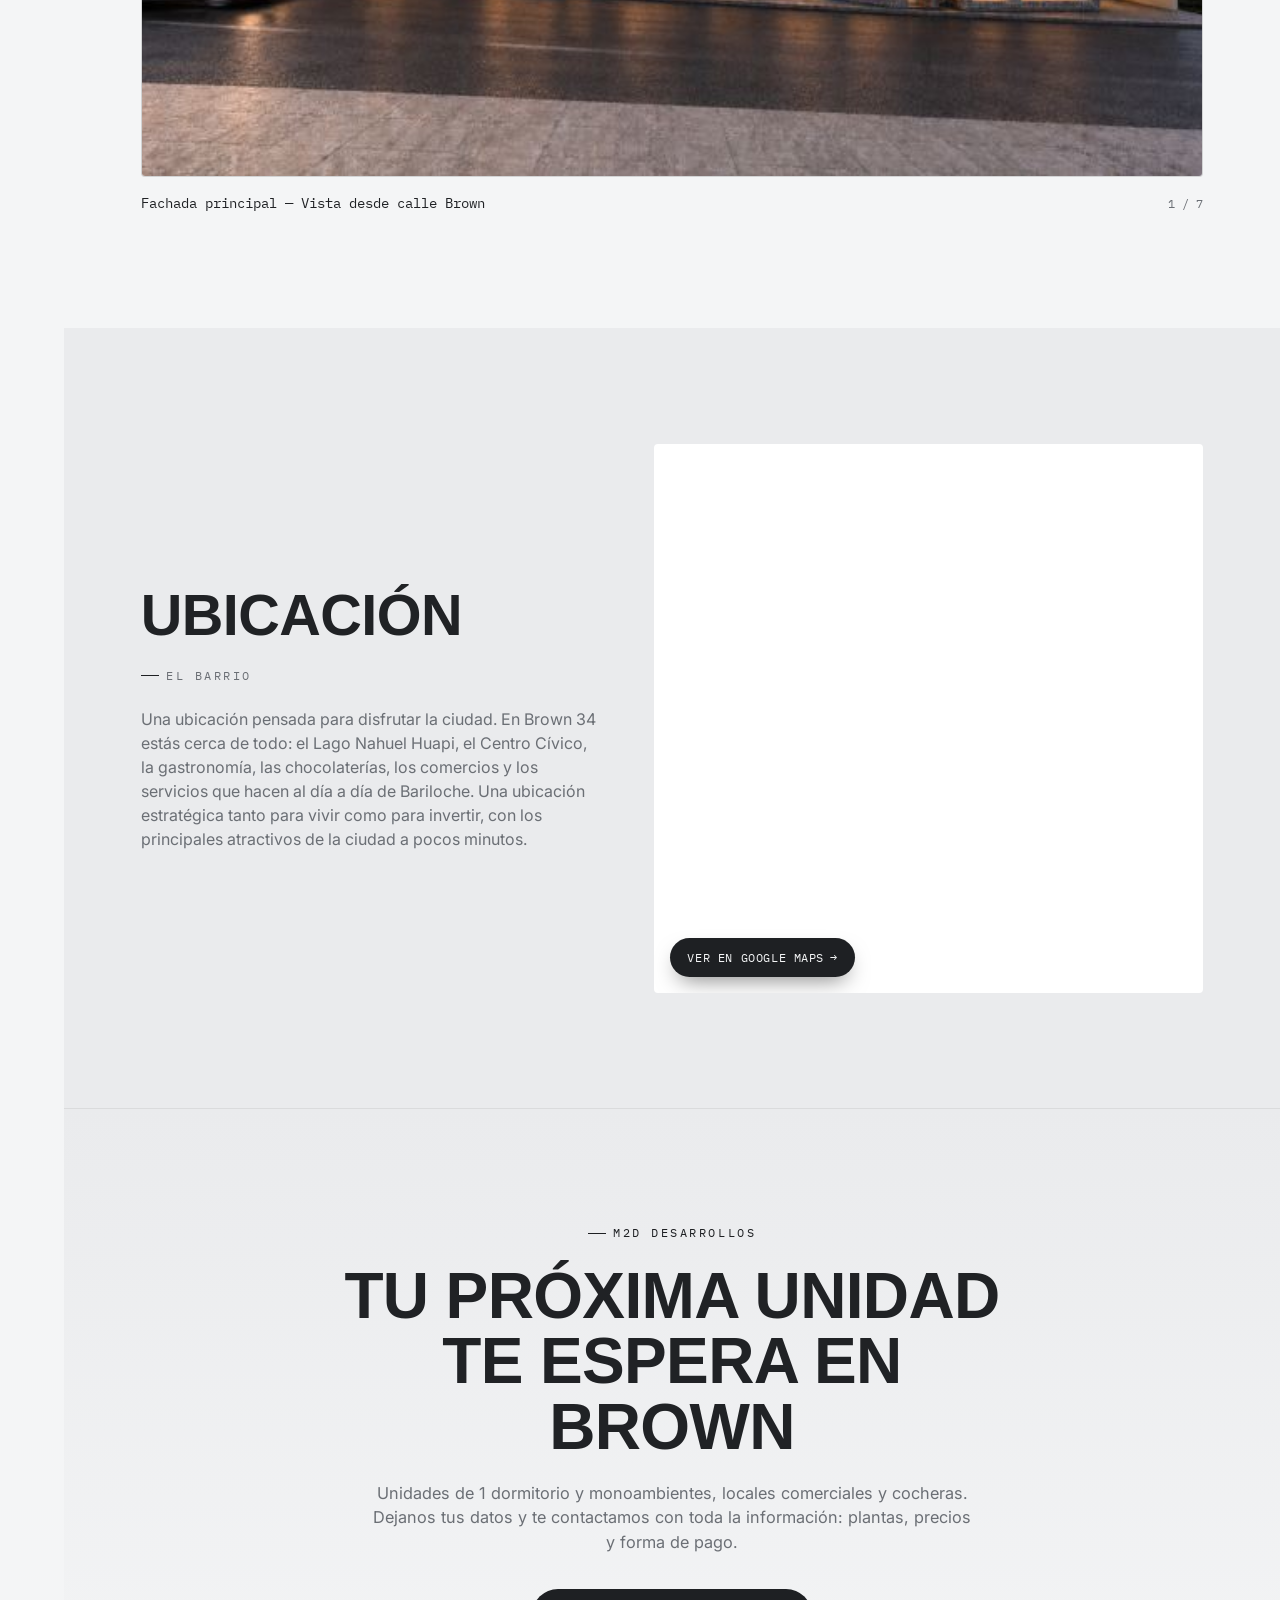
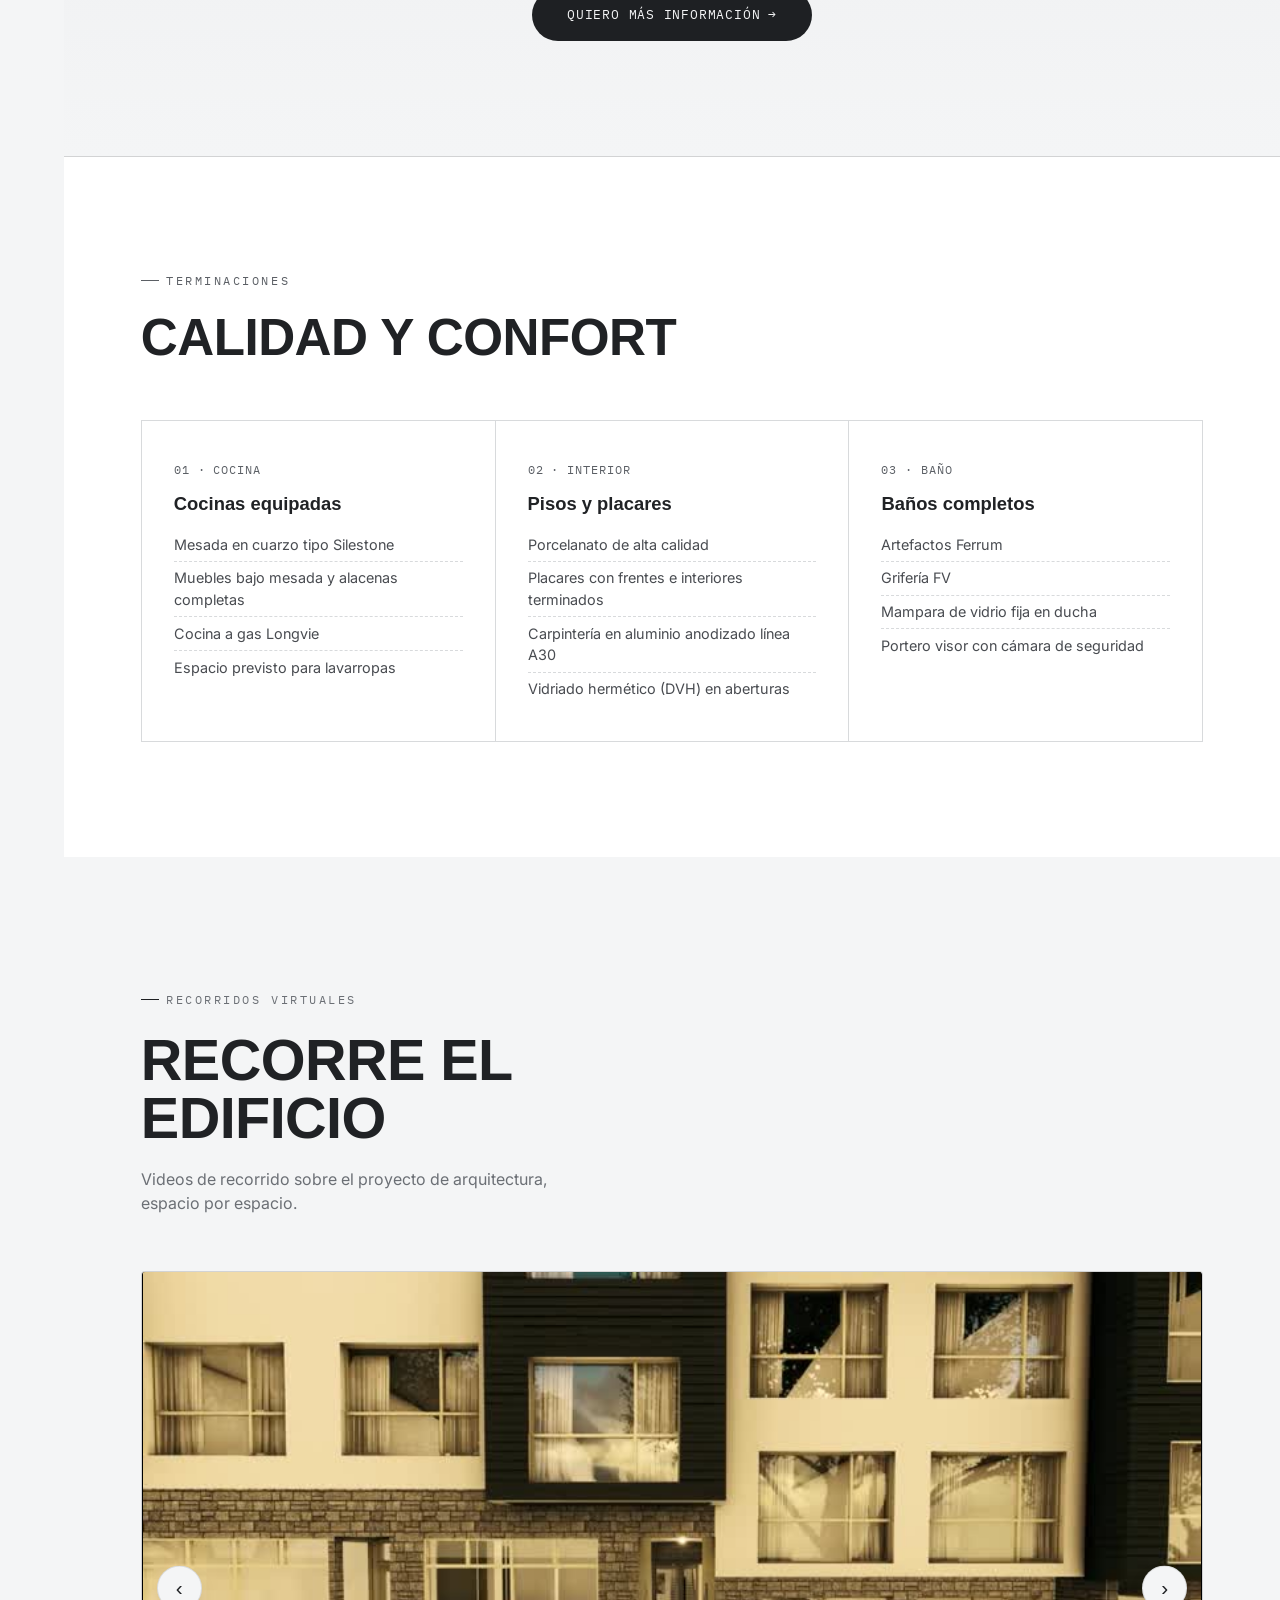
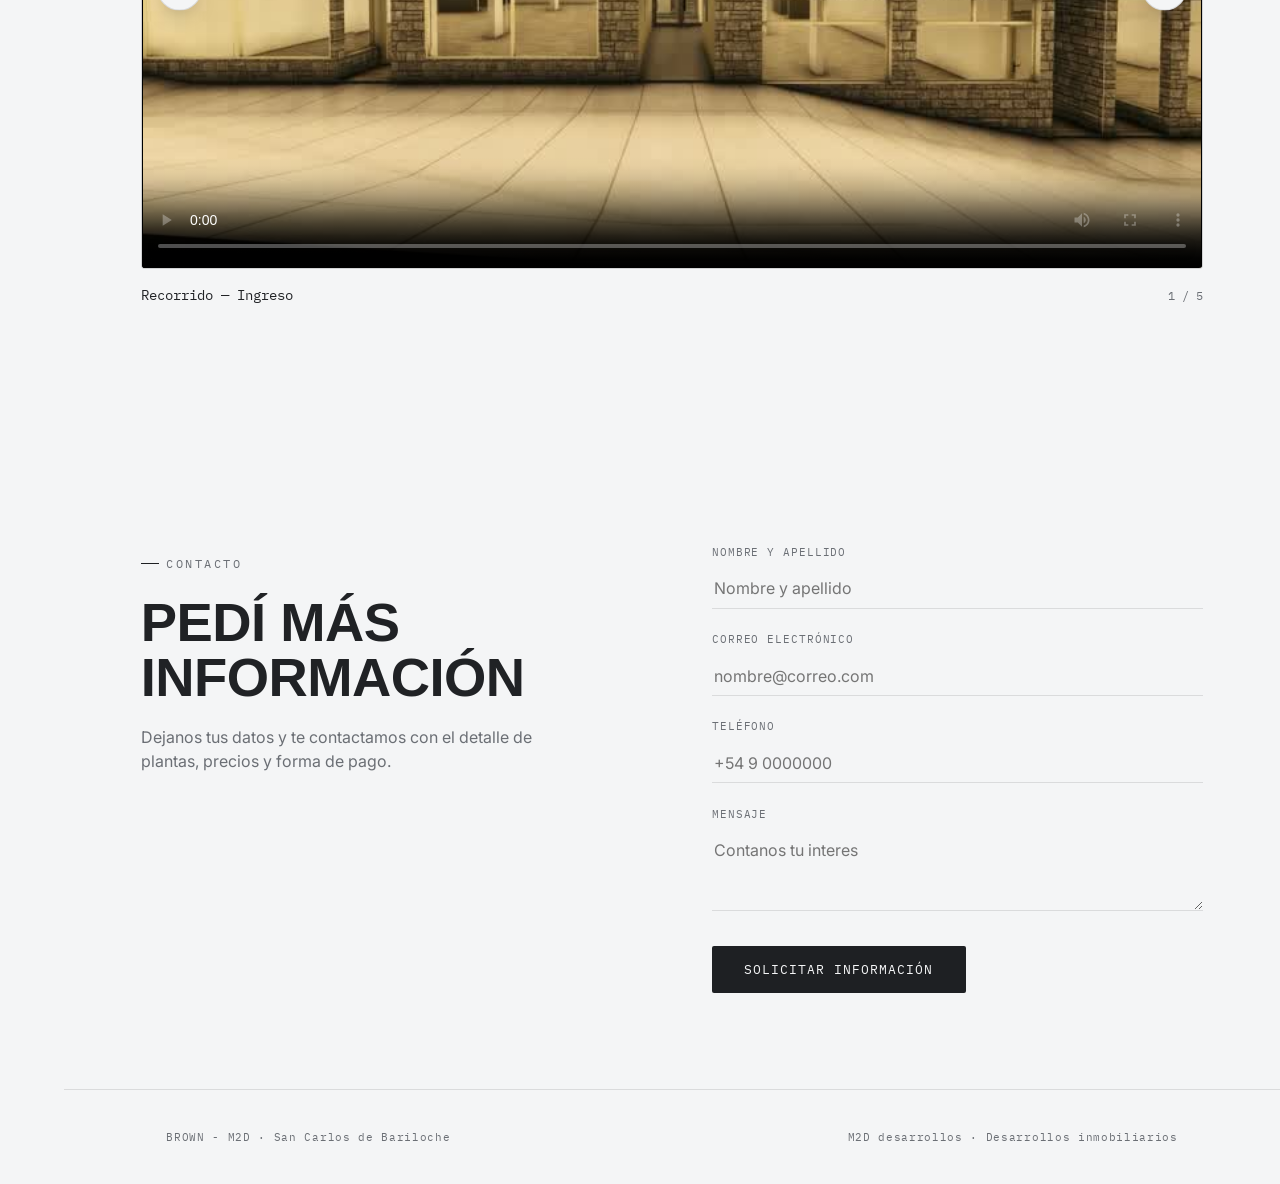
==== commit fd1e91c7: "Add files via upload" ====
--- a/index.html
+++ b/index.html
@@ -45,7 +45,7 @@
     <div class="hero-grid">
       <div>
         <p class="eyebrow">M2D Desarrollos</p>
-        <h1>EDIF<em>I</em>CIO<br>BR<em>O</em>WN</h1>
+        <h1>BR<em>O</em>WN<br><em>3</em>4</h1>
         <p class="hero-sub">combina calidad constructiva, eficiencia energética, diseño contemporáneo y materiales seleccionados para ofrecer una excelente experiencia de uso y una inversión sólida a largo plazo.</p>
               <a class="cta-pill" href="unidades.html">Ver unidades disponibles<span aria-hidden="true">→</span></a>
         <div class="hero-meta">
@@ -58,8 +58,9 @@
   </section>
     </div>
 
-
   <section class="renders" id="renders">
+    <p class="eyebrow">Imagenes</p>
+    <H2>El proyecto</H2>
     <div class="cover-slider" data-cover="renders">
       <button class="cover-stage" type="button" id="renders-stage-btn" aria-label="Ver imagen ampliada">
         <img id="renders-stage-img" src="" alt="">
@@ -109,8 +110,8 @@
   <section class="ubicacion" id="ubicacion">
     <div class="ubicacion-grid">
       <div>
+        <H2>Ubicación</H2>
         <p class="eyebrow">El barrio</p>
-        <h2>BROWN 34</h2>
         <p>Una ubicación pensada para disfrutar la ciudad. En Brown 34 estás cerca de todo: el Lago Nahuel Huapi, el Centro Cívico, la gastronomía, las chocolaterías, los comercios y los servicios que hacen al día a día de Bariloche. Una ubicación estratégica tanto para vivir como para invertir, con los principales atractivos de la ciudad a pocos minutos.</p>
       </div>
       <div class="mapa">
--- a/style.css
+++ b/style.css
@@ -285,7 +285,7 @@
     align-items:center;
   }
   @media (max-width:900px){ .ubicacion-grid{grid-template-columns:1fr; gap:3rem;} }
-  .ubicacion h2{font-size:clamp(6.2rem, 5vw, 3.6rem); max-width:12ch;}
+  .ubicacion h2{font-size:clamp(3.2rem, 5vw, 3.6rem); max-width:12ch;}
   .ubicacion p{color:var(--paper-dim); margin-top:1.4rem; max-width:46ch;}
 
 
@@ -732,12 +732,13 @@
     text-align:center;
   }
   .renders{background:var(--ink);}
+  .renders{h2{font-size:clamp(3.2rem, 4vw, 1.6rem); max-width:12ch;}}
 
   /* ---------- Galería mosaico (masonry) ---------- */
   /* ---------- Cover slider (portada única + flechas) ---------- */
   .cover-slider{
     position:relative;
-    margin-top:-100px;
+    margin-top:20px;
   }
   .cover-stage{
     position:relative;
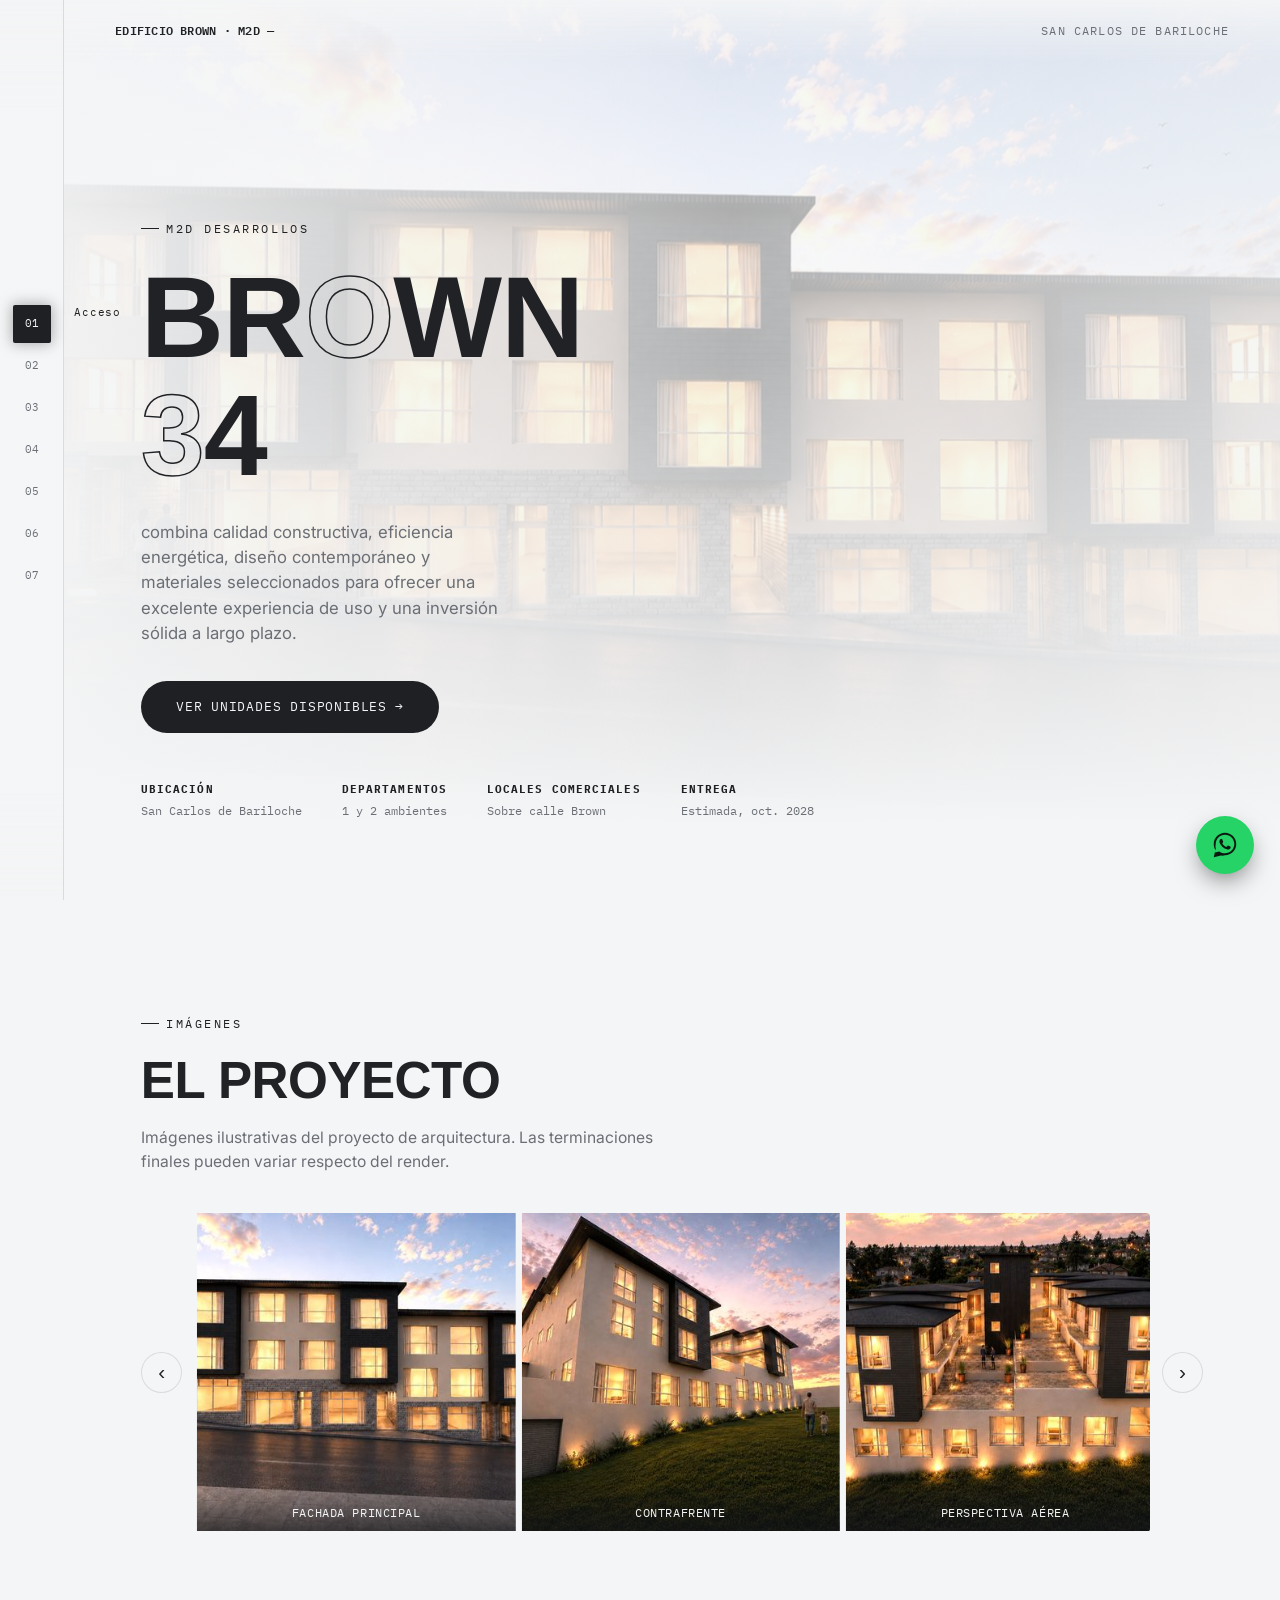
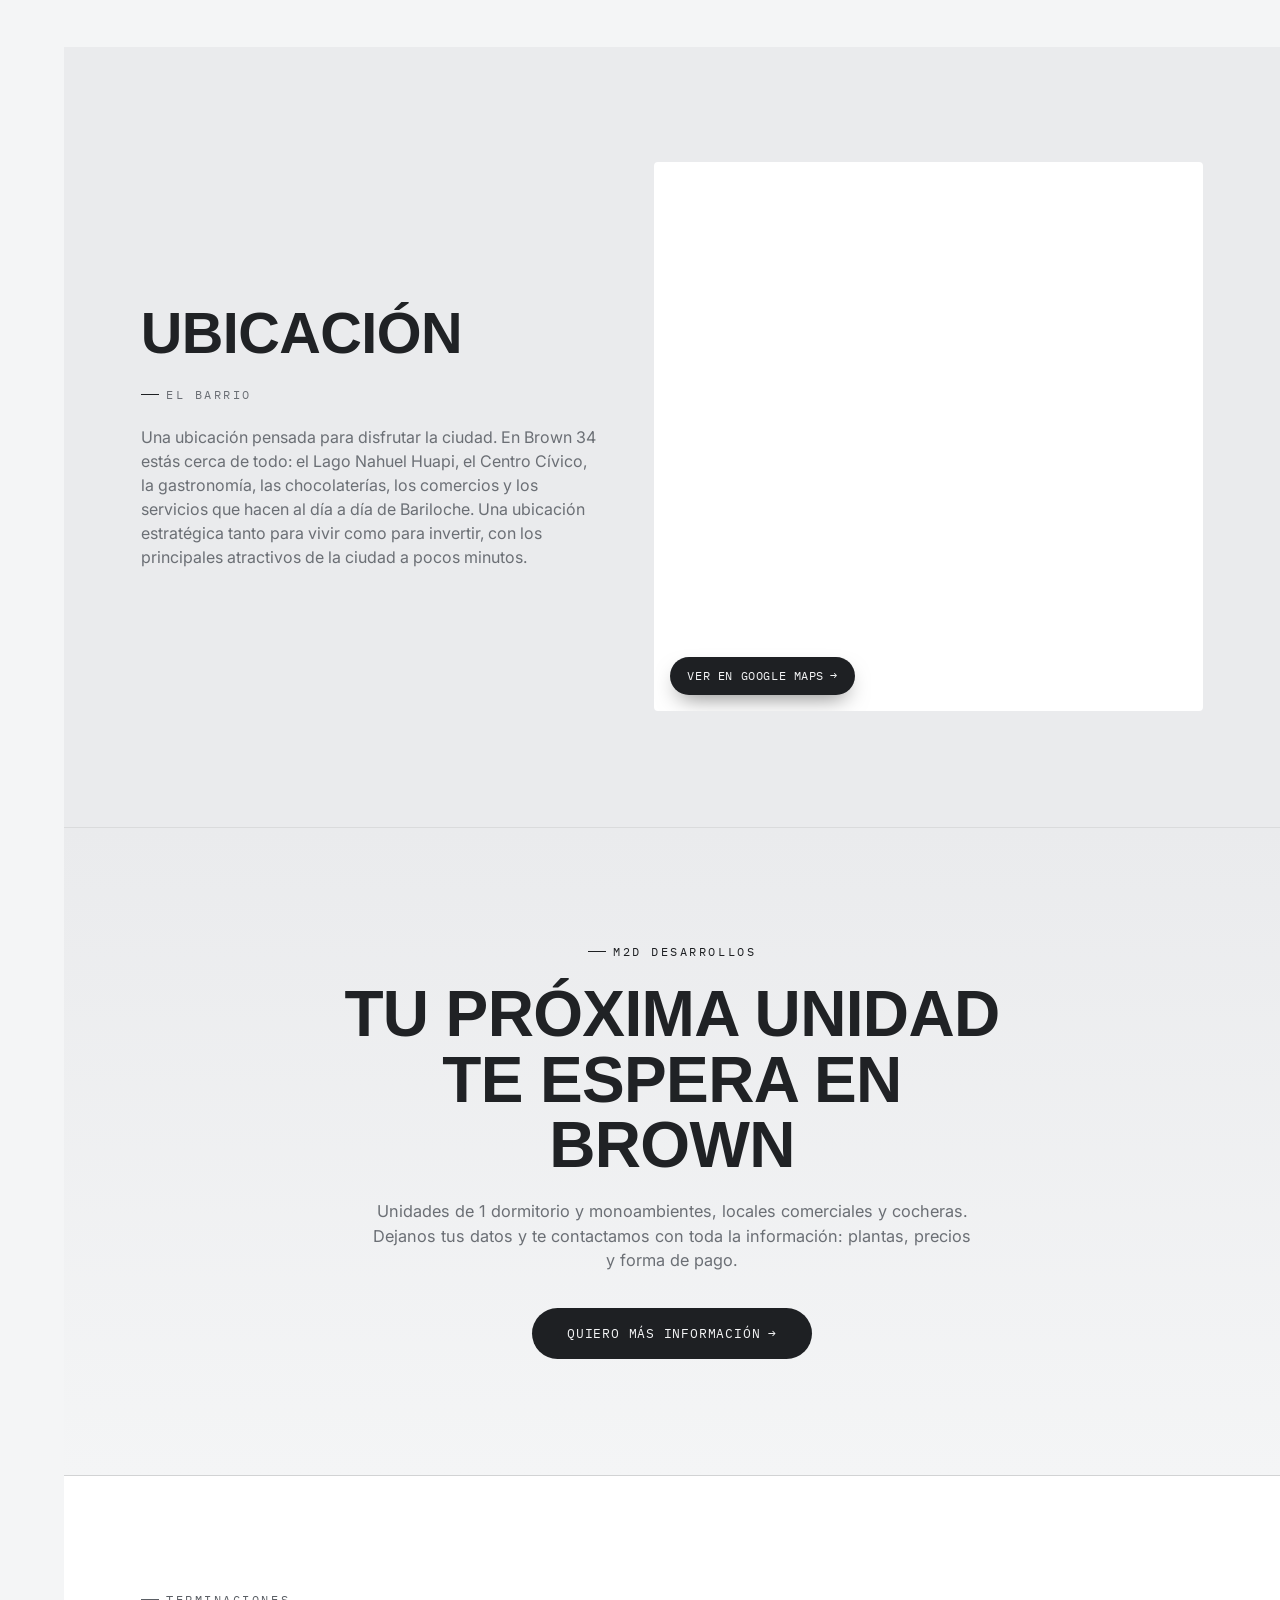
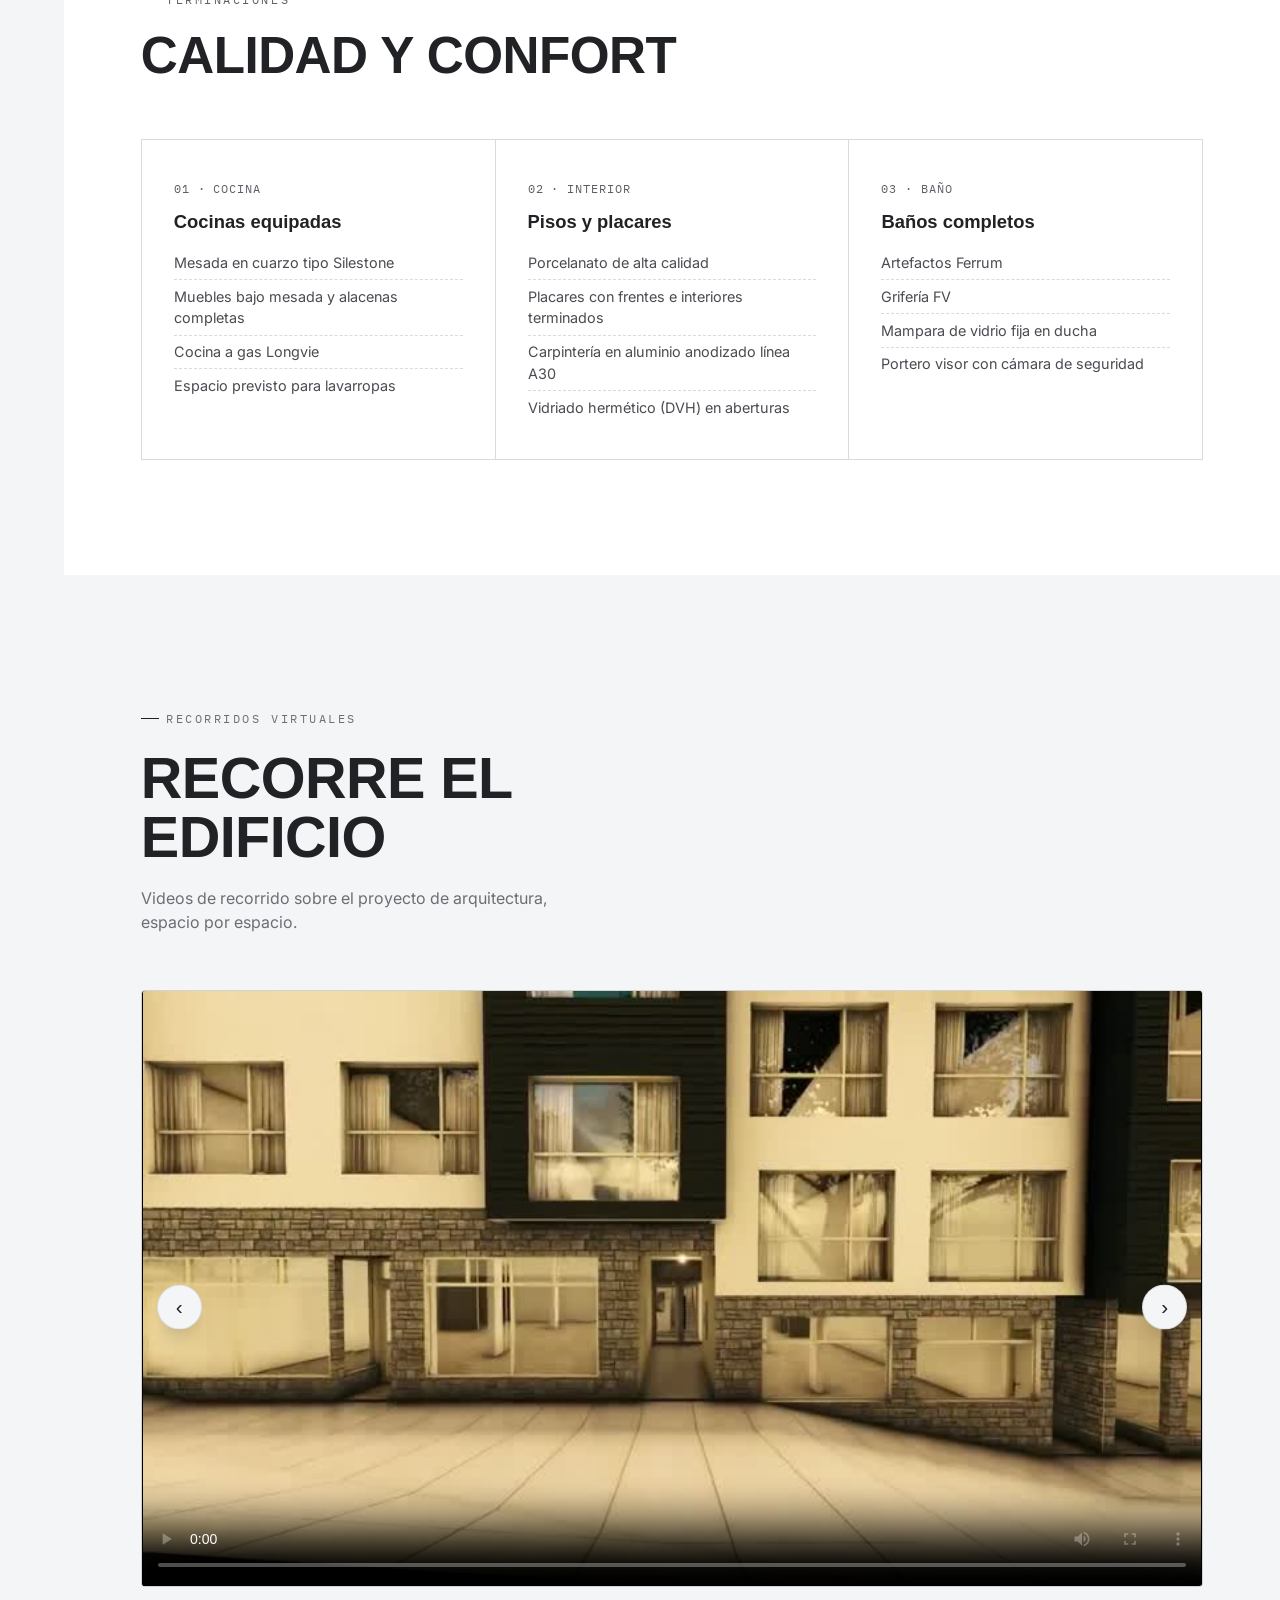
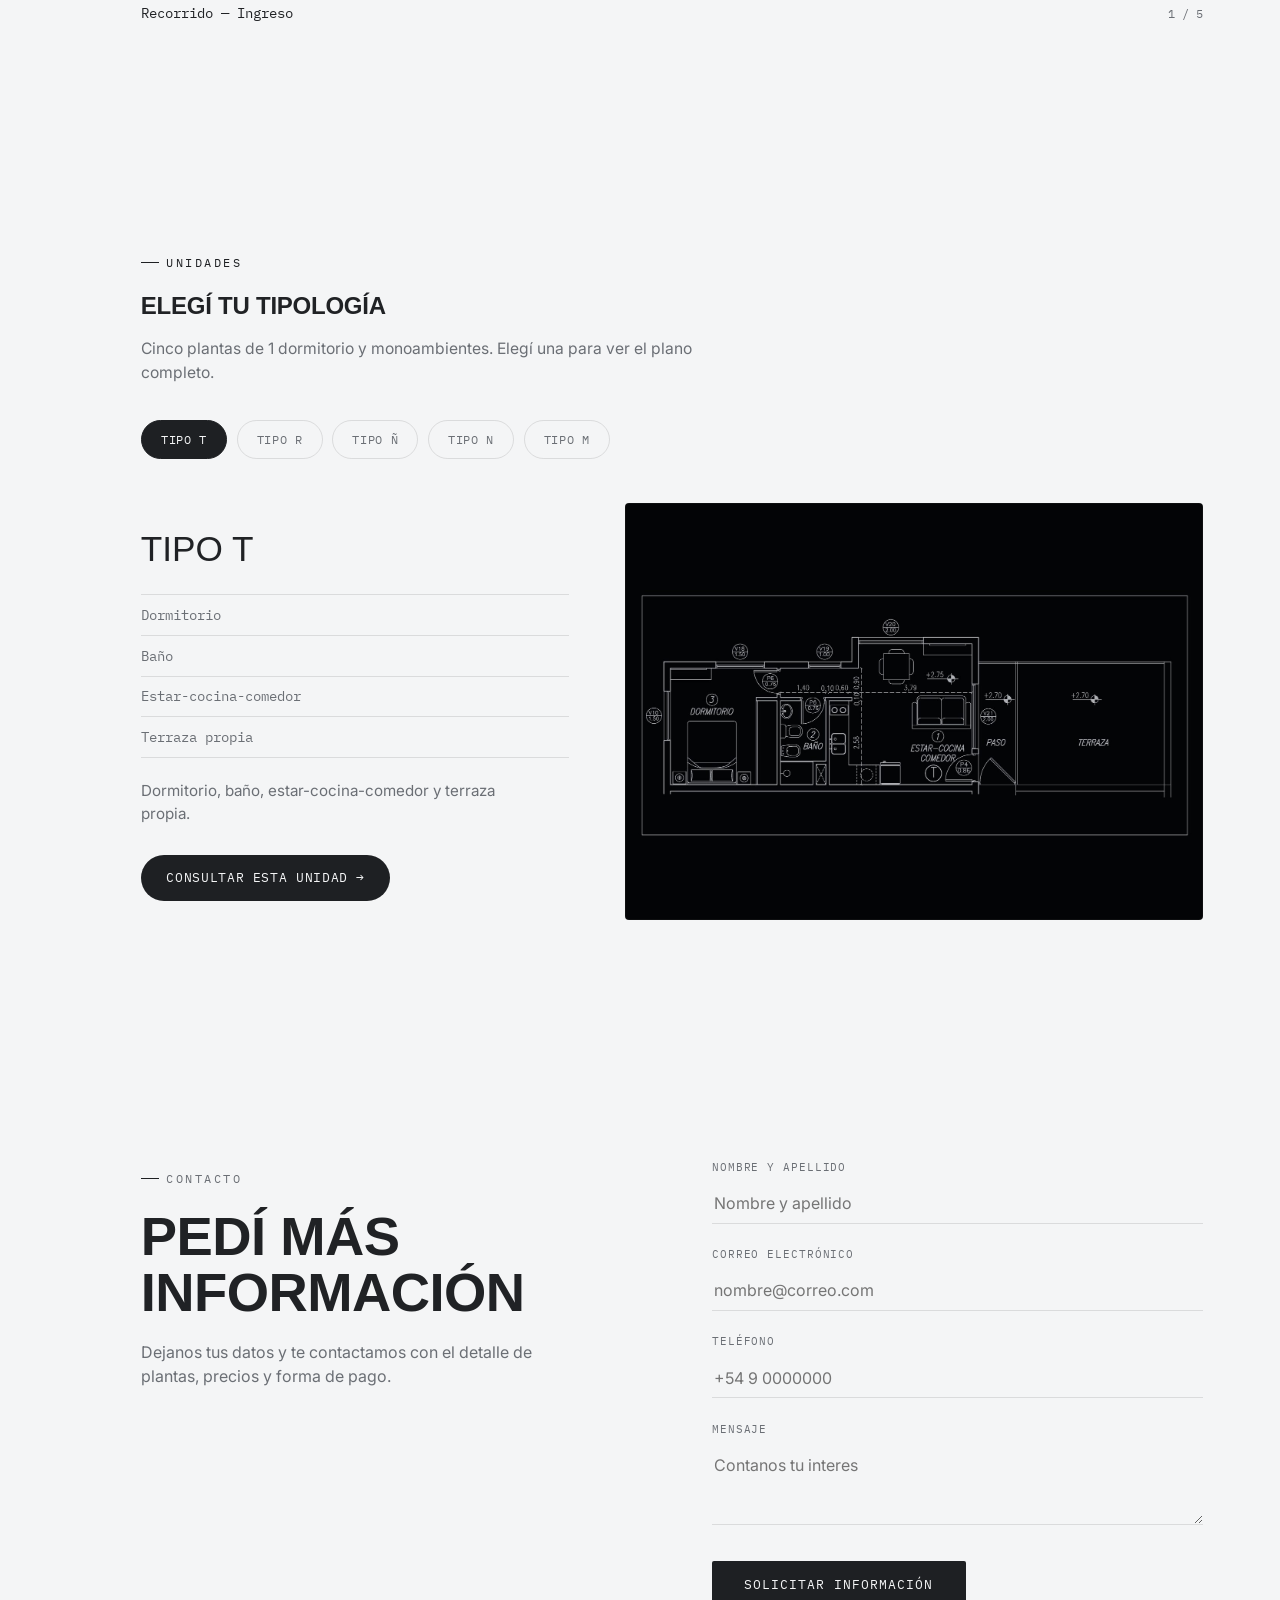
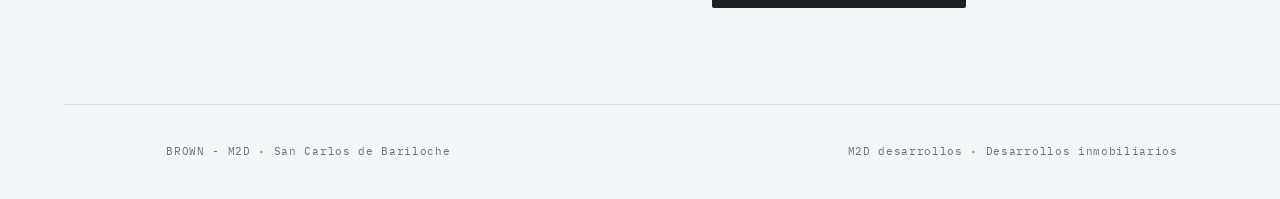
==== commit ab39ef20: "Add files via upload" ====
--- a/index.html
+++ b/index.html
@@ -13,7 +13,8 @@
 
 <nav class="directorio" aria-label="Directorio de niveles">
   <div class="directorio-inner">
-    <a href="#contacto" data-label="Contacto"><span>06</span></a>
+    <a href="#contacto" data-label="Contacto"><span>07</span></a>
+    <a href="#unidades-tipos" data-label="Unidades"><span>06</span></a>
     <a href="#recorridos" data-label="Recorridos virtuales"><span>05</span></a>
     <a href="#terminaciones" data-label="Terminaciones"><span>04</span></a>
     <a href="#ubicacion" data-label="Ubicación"><span>03</span></a>
@@ -25,7 +26,8 @@
 </nav>
 
 <nav class="directorio-mobile" aria-label="Navegación de secciones">
-  <a href="#contacto" data-label="Contacto">06 · Contacto</a>
+  <a href="#contacto" data-label="Contacto">07 · Contacto</a>
+  <a href="#unidades-tipos" data-label="Unidades">06 · Unidades</a>
   <a href="#recorridos" data-label="Recorridos virtuales">05 · Recorridos</a>
   <a href="#terminaciones" data-label="Terminaciones">04 · Terminaciones</a>
   <a href="#ubicacion" data-label="Ubicación">03 · Ubicación</a>
@@ -59,53 +61,47 @@
     </div>
 
   <section class="renders" id="renders">
-    <p class="eyebrow">Imagenes</p>
-    <H2>El proyecto</H2>
-    <div class="cover-slider" data-cover="renders">
-      <button class="cover-stage" type="button" id="renders-stage-btn" aria-label="Ver imagen ampliada">
-        <img id="renders-stage-img" src="" alt="">
-      </button>
-      <button type="button" class="cover-nav cover-nav--prev" data-cover-prev="renders" aria-label="Imagen anterior">‹</button>
-      <button type="button" class="cover-nav cover-nav--next" data-cover-next="renders" aria-label="Imagen siguiente">›</button>
-      <div class="cover-meta">
-        <span class="cover-caption" id="renders-stage-caption"></span>
-        <span class="cover-counter" id="renders-stage-counter"></span>
-      </div>
-    </div>
-
-    <div class="masonry-grid" data-gallery="renders" hidden>
-      <button class="masonry-item" type="button" data-full="assets/renders/full/fachada-principal.jpg" data-thumb="assets/renders/thumb/fachada-principal.jpg" data-title="Fachada principal — Vista desde calle Brown">
-        <img src="assets/renders/thumb/fachada-principal.jpg" alt="Render de la fachada principal del edificio" loading="lazy">
-        <span class="masonry-caption">Fachada principal</span>
-      </button>
-      <button class="masonry-item" type="button" data-full="assets/renders/full/interior-2-ambientes.jpg" data-thumb="assets/renders/thumb/interior-2-ambientes.jpg" data-title="Interior — Unidad de 2 ambientes">
-        <img src="assets/renders/thumb/interior-2-ambientes.jpg" alt="Render de interior de una unidad de 2 ambientes" loading="lazy">
-        <span class="masonry-caption">Interior — 2 ambientes</span>
-      </button>
-      <button class="masonry-item" type="button" data-full="assets/renders/full/cafeteria.jpg" data-thumb="assets/renders/thumb/cafeteria.jpg" data-title="Cafetería — Espacio común de planta baja">
-        <img src="assets/renders/thumb/cafeteria.jpg" alt="Render de la cafetería, espacio común del edificio" loading="lazy">
-        <span class="masonry-caption">Cafetería</span>
-      </button>
-      <button class="masonry-item" type="button" data-full="assets/renders/full/perspectiva-aerea.jpg" data-thumb="assets/renders/thumb/perspectiva-aerea.jpg" data-title="Perspectiva aérea — El conjunto y sus terrazas">
-        <img src="assets/renders/thumb/perspectiva-aerea.jpg" alt="Render en perspectiva aérea del edificio" loading="lazy">
-        <span class="masonry-caption">Perspectiva aérea</span>
-      </button>
-      <button class="masonry-item" type="button" data-full="assets/renders/full/interior-monoambiente-1.jpg" data-thumb="assets/renders/thumb/interior-monoambiente-1.jpg" data-title="Interior — Monoambiente, opción 1">
-        <img src="assets/renders/thumb/interior-monoambiente-1.jpg" alt="Render de interior de un monoambiente" loading="lazy">
-        <span class="masonry-caption">Monoambiente — opción 1</span>
-      </button>
-      <button class="masonry-item" type="button" data-full="assets/renders/full/fachada-contrafrente.jpg" data-thumb="assets/renders/thumb/fachada-contrafrente.jpg" data-title="Fachada contrafrente — Vista posterior con jardín">
-        <img src="assets/renders/thumb/fachada-contrafrente.jpg" alt="Render de la fachada de contrafrente" loading="lazy">
-        <span class="masonry-caption">Contrafrente</span>
-      </button>
-      <button class="masonry-item" type="button" data-full="assets/renders/full/interior-monoambiente-2.jpg" data-thumb="assets/renders/thumb/interior-monoambiente-2.jpg" data-title="Interior — Monoambiente, opción 2">
-        <img src="assets/renders/thumb/interior-monoambiente-2.jpg" alt="Render de interior de un monoambiente, otra vista" loading="lazy">
-        <span class="masonry-caption">Monoambiente — opción 2</span>
-      </button>
+    <p class="eyebrow">Imágenes</p>
+    <h2>El Proyecto</h2>
+    <p class="section-tag">Imágenes ilustrativas del proyecto de arquitectura. Las terminaciones finales pueden variar respecto del render.</p>
+
+    <div class="filmstrip" data-filmstrip="renders">
+      <button type="button" class="filmstrip-nav filmstrip-nav--prev" aria-label="Imagen anterior">‹</button>
+      <div class="filmstrip-viewport">
+        <div class="filmstrip-track" id="renders-filmstrip-track">
+          <button class="filmstrip-item" type="button" data-full="assets/renders/full/fachada-principal.jpg" data-thumb="assets/renders/thumb/fachada-principal.jpg" data-title="Fachada principal — Vista desde calle Brown">
+            <img src="assets/renders/thumb/fachada-principal.jpg" alt="Render de la fachada principal del edificio" loading="lazy">
+            <span class="filmstrip-caption">Fachada principal</span>
+          </button>
+          <button class="filmstrip-item" type="button" data-full="assets/renders/full/fachada-contrafrente.jpg" data-thumb="assets/renders/thumb/fachada-contrafrente.jpg" data-title="Fachada contrafrente — Vista posterior con jardín">
+            <img src="assets/renders/thumb/fachada-contrafrente.jpg" alt="Render de la fachada de contrafrente" loading="lazy">
+            <span class="filmstrip-caption">Contrafrente</span>
+          </button>
+          <button class="filmstrip-item" type="button" data-full="assets/renders/full/perspectiva-aerea.jpg" data-thumb="assets/renders/thumb/perspectiva-aerea.jpg" data-title="Perspectiva aérea — El conjunto y sus terrazas">
+            <img src="assets/renders/thumb/perspectiva-aerea.jpg" alt="Render en perspectiva aérea del edificio" loading="lazy">
+            <span class="filmstrip-caption">Perspectiva aérea</span>
+          </button>
+          <button class="filmstrip-item" type="button" data-full="assets/renders/full/interior-2-ambientes.jpg" data-thumb="assets/renders/thumb/interior-2-ambientes.jpg" data-title="Interior — Unidad de 2 ambientes">
+            <img src="assets/renders/thumb/interior-2-ambientes.jpg" alt="Render de interior de una unidad de 2 ambientes" loading="lazy">
+            <span class="filmstrip-caption">Interior — 2 ambientes</span>
+          </button>
+          <button class="filmstrip-item" type="button" data-full="assets/renders/full/interior-monoambiente-1.jpg" data-thumb="assets/renders/thumb/interior-monoambiente-1.jpg" data-title="Interior — Monoambiente, opción 1">
+            <img src="assets/renders/thumb/interior-monoambiente-1.jpg" alt="Render de interior de un monoambiente" loading="lazy">
+            <span class="filmstrip-caption">Monoambiente — opción 1</span>
+          </button>
+          <button class="filmstrip-item" type="button" data-full="assets/renders/full/cafeteria.jpg" data-thumb="assets/renders/thumb/cafeteria.jpg" data-title="Cafetería — Espacio común de planta baja">
+            <img src="assets/renders/thumb/cafeteria.jpg" alt="Render de la cafetería, espacio común del edificio" loading="lazy">
+            <span class="filmstrip-caption">Cafetería</span>
+          </button>
+          <button class="filmstrip-item" type="button" data-full="assets/renders/full/interior-monoambiente-2.jpg" data-thumb="assets/renders/thumb/interior-monoambiente-2.jpg" data-title="Interior — Monoambiente, opción 2">
+            <img src="assets/renders/thumb/interior-monoambiente-2.jpg" alt="Render de interior de un monoambiente, otra vista" loading="lazy">
+            <span class="filmstrip-caption">Monoambiente — opción 2</span>
+          </button>
+        </div>
+      </div>
+      <button type="button" class="filmstrip-nav filmstrip-nav--next" aria-label="Imagen siguiente">›</button>
     </div>
   </section>
-
-
 
   <section class="ubicacion" id="ubicacion">
     <div class="ubicacion-grid">
@@ -189,9 +185,10 @@
       <p>Videos de recorrido sobre el proyecto de arquitectura, espacio por espacio.</p>
     </div>
 
-    <div class="cover-slider cover-slider--video" data-cover="recorridos">
-      <div class="cover-stage cover-stage--video">
+    <div class="cover-slider cover-slider--video recorridos-desktop-only" data-cover="recorridos">
+      <div class="cover-stage cover-stage--video" id="recorridos-stage-wrap">
         <video id="recorridos-stage-video" controls playsinline preload="metadata"></video>
+        <img class="cover-frame-overlay" id="recorridos-stage-frame" src="" alt="" aria-hidden="true">
       </div>
       <button type="button" class="cover-nav cover-nav--prev" data-cover-prev="recorridos" aria-label="Recorrido anterior">‹</button>
       <button type="button" class="cover-nav cover-nav--next" data-cover-next="recorridos" aria-label="Recorrido siguiente">›</button>
@@ -201,6 +198,8 @@
       </div>
     </div>
 
+    <div class="recorridos-mobile-list recorridos-mobile-only" id="recorridos-mobile-list"></div>
+
     <div class="video-grid" data-gallery="recorridos" hidden>
       <button class="video-card" type="button" data-video="assets/videos/mp4/recorrido-ingreso.mp4" data-poster="assets/videos/poster/recorrido-ingreso.jpg" data-title="Recorrido — Ingreso">
         <img src="assets/videos/poster/recorrido-ingreso.jpg" alt="Cuadro del recorrido en video del ingreso" loading="lazy">
@@ -226,6 +225,81 @@
         <img src="assets/videos/poster/recorrido-monoambiente-2.jpg" alt="Cuadro del recorrido en video de un monoambiente, otra unidad" loading="lazy">
         <span class="video-card-play" aria-hidden="true">▶</span>
         <span class="plano-card-label"><strong>Monoambiente</strong>Opción 2</span>
+      </button>
+    </div>
+  </section>
+
+
+  <section class="unidades-tipos" id="unidades-tipos">
+    <p class="eyebrow">Unidades</p>
+    <h2>Elegí tu tipología</h2>
+    <p class="section-tag">Cinco plantas de 1 dormitorio y monoambientes. Elegí una para ver el plano completo.</p>
+
+    <div class="tipos-tabs" role="tablist">
+      <button class="tipos-tab" type="button" role="tab">Tipo T</button>
+      <button class="tipos-tab" type="button" role="tab">Tipo R</button>
+      <button class="tipos-tab" type="button" role="tab">Tipo Ñ</button>
+      <button class="tipos-tab" type="button" role="tab">Tipo N</button>
+      <button class="tipos-tab" type="button" role="tab">Tipo M</button>
+    </div>
+
+    <div class="tipos-panel">
+      <div class="tipos-info">
+        <span class="tipos-info-label" id="tipos-current-label">Tipo T</span>
+        <ul class="tipos-rooms" id="tipos-current-rooms"></ul>
+        <p class="tipos-desc" id="tipos-current-desc"></p>
+        <a href="#contacto" class="tipos-cta">Consultar esta unidad <span aria-hidden="true">→</span></a>
+      </div>
+      <button class="tipos-image" id="tipos-image-btn" type="button" aria-label="Ver plano ampliado">
+        <img id="tipos-image-img" src="" alt="">
+      </button>
+    </div>
+
+    <div class="planos-grid" data-gallery="unidades-tipos" hidden>
+      <button class="plano-card" type="button"
+        data-full="assets/planos/tipos/tipo-t.jpg"
+        data-thumb="assets/planos/tipos/tipo-t.jpg"
+        data-title="Unidad Tipo T"
+        data-label="Tipo T"
+        data-desc="Dormitorio, baño, estar-cocina-comedor y terraza propia."
+        data-rooms="Dormitorio,Baño,Estar-cocina-comedor,Terraza propia">
+        <img src="assets/planos/tipos/tipo-t.jpg" alt="Plano de la unidad tipo T" loading="lazy">
+      </button>
+      <button class="plano-card" type="button"
+        data-full="assets/planos/tipos/tipo-r.jpg"
+        data-thumb="assets/planos/tipos/tipo-r.jpg"
+        data-title="Unidad Tipo R"
+        data-label="Tipo R"
+        data-desc="Dormitorio, baño y estar-cocina-comedor en planta compacta."
+        data-rooms="Dormitorio,Baño,Estar-cocina-comedor">
+        <img src="assets/planos/tipos/tipo-r.jpg" alt="Plano de la unidad tipo R" loading="lazy">
+      </button>
+      <button class="plano-card" type="button"
+        data-full="assets/planos/tipos/tipo-enie.jpg"
+        data-thumb="assets/planos/tipos/tipo-enie.jpg"
+        data-title="Unidad Tipo Ñ"
+        data-label="Tipo Ñ"
+        data-desc="Dormitorio, baño y estar-cocina-comedor en planta alargada."
+        data-rooms="Dormitorio,Baño,Estar-cocina-comedor">
+        <img src="assets/planos/tipos/tipo-enie.jpg" alt="Plano de la unidad tipo Ñ" loading="lazy">
+      </button>
+      <button class="plano-card" type="button"
+        data-full="assets/planos/tipos/tipo-n.jpg"
+        data-thumb="assets/planos/tipos/tipo-n.jpg"
+        data-title="Unidad Tipo N"
+        data-label="Tipo N"
+        data-desc="Dormitorio, baño y estar-cocina-comedor con placares en la circulación."
+        data-rooms="Dormitorio,Baño,Estar-cocina-comedor">
+        <img src="assets/planos/tipos/tipo-n.jpg" alt="Plano de la unidad tipo N" loading="lazy">
+      </button>
+      <button class="plano-card" type="button"
+        data-full="assets/planos/tipos/tipo-m.jpg"
+        data-thumb="assets/planos/tipos/tipo-m.jpg"
+        data-title="Unidad Tipo M"
+        data-label="Tipo M"
+        data-desc="Monoambiente: baño y estar-cocina-comedor integrado."
+        data-rooms="Baño,Estar-cocina-comedor (integra el dormitorio)">
+        <img src="assets/planos/tipos/tipo-m.jpg" alt="Plano de la unidad tipo M" loading="lazy">
       </button>
     </div>
   </section>
@@ -408,8 +482,8 @@
   };
 
   const openLightbox = (card) => {
-    const groupEl = card.closest('.masonry-grid, .carousel-track, .planos-grid');
-    currentGroup = groupEl ? Array.from(groupEl.querySelectorAll('.plano-card, .masonry-item')) : [card];
+    const groupEl = card.closest('.masonry-grid, .carousel-track, .planos-grid, .filmstrip-track');
+    currentGroup = groupEl ? Array.from(groupEl.querySelectorAll('.plano-card, .masonry-item, .filmstrip-item:not([data-clone])')) : [card];
     currentIndex = Math.max(0, currentGroup.indexOf(card));
     updateNavVisibility();
     renderCard(card);
@@ -457,82 +531,453 @@
     if(e.key === 'ArrowLeft') goTo(currentIndex - 1);
   });
 
-  /* ---------- Cover sliders: una portada, navego con flechas ---------- */
+  /* ---------- Cover sliders: portada con arrastre animado ---------- */
+
+  // Motor genérico de arrastre: el "frame" (imagen visible) sigue al dedo mientras
+  // se arrastra, y al soltar se desliza del todo hacia el siguiente/anterior o
+  // vuelve a su lugar con una animación, en vez de cambiar de golpe.
+  const createDragStage = ({ container, frame, items, getSrc, getAlt, onSettle, startIndex }) => {
+    let index = startIndex || 0;
+    let isAnimating = false;
+    let dragging = false;
+    let dragStartX = 0;
+    let dragDir = 0;
+    let ghost = null;
+    let stageWidth = 0;
+
+    const applySrc = (imgEl, item) => {
+      imgEl.src = getSrc(item);
+      imgEl.alt = getAlt ? getAlt(item) : '';
+    };
+
+    const makeGhost = (item) => {
+      const g = frame.cloneNode();
+      g.classList.add('cover-frame-ghost');
+      g.removeAttribute('id');
+      applySrc(g, item);
+      container.appendChild(g);
+      return g;
+    };
+
+    const settle = (newIndex) => {
+      index = newIndex;
+      const item = items[index];
+      applySrc(frame, item);
+      frame.style.transition = 'none';
+      frame.style.transform = 'translateX(0)';
+      if(ghost){ ghost.remove(); ghost = null; }
+      isAnimating = false;
+      if(onSettle) onSettle(index, item);
+    };
+
+    // Deslizamiento "de golpe pero animado": usado por los botones ‹ › y por el teclado
+    const slide = (dir) => {
+      if(isAnimating || items.length < 2) return;
+      const newIndex = (index + dir + items.length) % items.length;
+      isAnimating = true;
+      stageWidth = container.getBoundingClientRect().width;
+
+      const g = makeGhost(items[newIndex]);
+      g.style.transition = 'none';
+      g.style.transform = `translateX(${dir * 100}%)`;
+      void g.offsetWidth;
+
+      frame.style.transition = 'transform .38s cubic-bezier(.22,.7,.32,1)';
+      g.style.transition = 'transform .38s cubic-bezier(.22,.7,.32,1)';
+      frame.style.transform = `translateX(${-dir * 100}%)`;
+      g.style.transform = 'translateX(0)';
+
+      g.addEventListener('transitionend', () => settle(newIndex), { once: true });
+    };
+
+    const goPrev = () => slide(-1);
+    const goNext = () => slide(1);
+
+    // Arrastre táctil: el frame sigue al dedo en tiempo real
+    container.addEventListener('touchstart', (e) => {
+      if(isAnimating || e.touches.length !== 1 || items.length < 2) return;
+      dragging = true;
+      dragDir = 0;
+      dragStartX = e.touches[0].clientX;
+      stageWidth = container.getBoundingClientRect().width;
+      frame.style.transition = 'none';
+      container.dataset.dragged = '';
+    }, { passive: true });
+
+    container.addEventListener('touchmove', (e) => {
+      if(!dragging) return;
+      const dx = e.touches[0].clientX - dragStartX;
+      if(Math.abs(dx) < 4) return;
+      container.dataset.dragged = '1';
+      const dir = dx < 0 ? 1 : -1;
+      if(!ghost || dragDir !== dir){
+        if(ghost) ghost.remove();
+        dragDir = dir;
+        const newIndex = (index + dir + items.length) % items.length;
+        ghost = makeGhost(items[newIndex]);
+        ghost.style.transition = 'none';
+      }
+      const clamped = Math.max(-stageWidth, Math.min(stageWidth, dx));
+      frame.style.transform = `translateX(${clamped}px)`;
+      ghost.style.transform = `translateX(${clamped + dragDir * stageWidth}px)`;
+    }, { passive: true });
+
+    container.addEventListener('touchend', (e) => {
+      if(!dragging) return;
+      dragging = false;
+      const dx = e.changedTouches[0].clientX - dragStartX;
+      const threshold = stageWidth * 0.22;
+
+      frame.style.transition = 'transform .3s cubic-bezier(.22,.7,.32,1)';
+      if(ghost) ghost.style.transition = 'transform .3s cubic-bezier(.22,.7,.32,1)';
+
+      if(Math.abs(dx) > threshold && ghost){
+        const dir = dragDir;
+        const newIndex = (index + dir + items.length) % items.length;
+        isAnimating = true;
+        frame.style.transform = `translateX(${-dir * stageWidth}px)`;
+        ghost.style.transform = 'translateX(0)';
+        const g = ghost;
+        g.addEventListener('transitionend', () => settle(newIndex), { once: true });
+      } else {
+        frame.style.transform = 'translateX(0)';
+        if(ghost){
+          const g = ghost;
+          g.style.transform = `translateX(${dragDir * stageWidth}px)`;
+          g.addEventListener('transitionend', () => g.remove(), { once: true });
+          ghost = null;
+        }
+      }
+    }, { passive: true });
+
+    return { goPrev, goNext, getIndex: () => index };
+  };
 
   // Genérico para galerías de fotos (planos y renders): reusa el lightbox para el zoom
   const initPhotoCoverSlider = (name, itemSelector) => {
+    const stage = document.getElementById(`${name}-stage-btn`);
     const stageImg = document.getElementById(`${name}-stage-img`);
-    const stageBtn = document.getElementById(`${name}-stage-btn`);
     const caption = document.getElementById(`${name}-stage-caption`);
     const counter = document.getElementById(`${name}-stage-counter`);
     const source = document.querySelector(`[data-gallery="${name}"]`);
     const prevBtn = document.querySelector(`[data-cover-prev="${name}"]`);
     const nextBtn = document.querySelector(`[data-cover-next="${name}"]`);
-    if(!stageImg || !source) return;
+    if(!stage || !stageImg || !source) return;
 
     const items = Array.from(source.querySelectorAll(itemSelector));
-    let index = 0;
-
-    const render = () => {
-      const item = items[index];
-      if(!item) return;
-      stageImg.src = item.dataset.thumb || item.dataset.full;
-      stageImg.alt = item.dataset.title || '';
+    if(!items.length) return;
+
+    const updateMeta = (index, item) => {
       if(caption) caption.textContent = item.dataset.title || '';
       if(counter) counter.textContent = `${index + 1} / ${items.length}`;
     };
 
-    if(prevBtn) prevBtn.addEventListener('click', () => {
-      index = (index - 1 + items.length) % items.length;
-      render();
-    });
-    if(nextBtn) nextBtn.addEventListener('click', () => {
-      index = (index + 1) % items.length;
-      render();
-    });
-    if(stageBtn) stageBtn.addEventListener('click', () => openLightbox(items[index]));
-
-    render();
+    const drag = createDragStage({
+      container: stage,
+      frame: stageImg,
+      items,
+      getSrc: (item) => item.dataset.thumb || item.dataset.full,
+      getAlt: (item) => item.dataset.title || '',
+      onSettle: updateMeta,
+    });
+
+    if(prevBtn) prevBtn.addEventListener('click', drag.goPrev);
+    if(nextBtn) nextBtn.addEventListener('click', drag.goNext);
+    stage.addEventListener('click', (e) => {
+      // el arrastre no debe disparar además la apertura del lightbox
+      if(stage.dataset.dragged === '1'){ stage.dataset.dragged = ''; return; }
+      openLightbox(items[drag.getIndex()]);
+    });
+
+    updateMeta(0, items[0]);
   };
 
   ['plantas-edificio', 'unidades', 'locales', 'vistas'].forEach(name => initPhotoCoverSlider(name, '.plano-card'));
-  initPhotoCoverSlider('renders', '.masonry-item');
-
-  // Slider de video (Recorridos)
+
+  // Slider de video (Recorridos): el overlay de poster es lo que se arrastra;
+  // el <video> real solo cambia de fuente una vez que la animación termina.
+  const videoWrap = document.getElementById('recorridos-stage-wrap');
   const videoStage = document.getElementById('recorridos-stage-video');
+  const videoFrame = document.getElementById('recorridos-stage-frame');
   const videoStageCaption = document.getElementById('recorridos-stage-caption');
   const videoStageCounter = document.getElementById('recorridos-stage-counter');
   const videoSource = document.querySelector('[data-gallery="recorridos"]');
 
-  if(videoStage && videoSource){
+  if(videoWrap && videoStage && videoFrame && videoSource){
     const videoItems = Array.from(videoSource.querySelectorAll('.video-card'));
-    let videoIndex = 0;
-
-    const videoStageRender = () => {
-      const item = videoItems[videoIndex];
+
+    if(videoItems.length){
+      const showOverlay = () => { videoFrame.style.opacity = '1'; };
+      const hideOverlay = () => { videoFrame.style.opacity = '0'; };
+
+      const applyVideoContent = (index, item) => {
+        const wasPlaying = !videoStage.paused;
+        videoStage.pause();
+        videoStage.setAttribute('poster', item.dataset.poster || '');
+        videoStage.src = item.dataset.video;
+        videoStageCaption.textContent = item.dataset.title || '';
+        videoStageCounter.textContent = `${index + 1} / ${videoItems.length}`;
+        if(wasPlaying){
+          videoStage.play().catch(() => {});
+        }
+        hideOverlay();
+      };
+
+      videoFrame.src = videoItems[0].dataset.poster || '';
+      hideOverlay();
+
+      videoWrap.addEventListener('touchstart', showOverlay, { passive: true, capture: true });
+      document.querySelector('[data-cover-prev="recorridos"]').addEventListener('mousedown', showOverlay);
+      document.querySelector('[data-cover-next="recorridos"]').addEventListener('mousedown', showOverlay);
+
+      const videoDrag = createDragStage({
+        container: videoWrap,
+        frame: videoFrame,
+        items: videoItems,
+        getSrc: (item) => item.dataset.poster || '',
+        onSettle: applyVideoContent,
+      });
+
+      document.querySelector('[data-cover-prev="recorridos"]').addEventListener('click', videoDrag.goPrev);
+      document.querySelector('[data-cover-next="recorridos"]').addEventListener('click', videoDrag.goNext);
+
+      applyVideoContent(0, videoItems[0]);
+    }
+  }
+
+  /* ---------- Filmstrip (Renders): columnas en fila, auto-avance cada 5s ---------- */
+  const initFilmstrip = (name) => {
+    const root = document.querySelector(`[data-filmstrip="${name}"]`);
+    const track = document.getElementById(`${name}-filmstrip-track`);
+    if(!root || !track) return;
+
+    const prevBtn = root.querySelector('.filmstrip-nav--prev');
+    const nextBtn = root.querySelector('.filmstrip-nav--next');
+    const viewport = root.querySelector('.filmstrip-viewport');
+    const realItems = Array.from(track.children);
+    const total = realItems.length;
+    if(total < 2) return;
+
+    // Clonamos algunos ítems de cada punta para poder "loopear" infinito
+    // en ambas direcciones sin que se note el salto.
+    const CLONES = Math.min(3, total);
+    const headClones = realItems.slice(0, CLONES).map(el => {
+      const c = el.cloneNode(true);
+      c.setAttribute('data-clone', '1');
+      c.setAttribute('tabindex', '-1');
+      c.setAttribute('aria-hidden', 'true');
+      return c;
+    });
+    const tailClones = realItems.slice(-CLONES).map(el => {
+      const c = el.cloneNode(true);
+      c.setAttribute('data-clone', '1');
+      c.setAttribute('tabindex', '-1');
+      c.setAttribute('aria-hidden', 'true');
+      return c;
+    });
+    tailClones.forEach(c => track.insertBefore(c, track.firstChild));
+    headClones.forEach(c => track.appendChild(c));
+
+    const allNodes = Array.from(track.children);
+    let index = CLONES; // índice del primer ítem real dentro de allNodes
+    let isAnimating = false;
+    let dragging = false;
+    let dragStartX = 0;
+    let dragDelta = 0;
+
+    const stepWidth = () => {
+      const r0 = allNodes[0].getBoundingClientRect();
+      const r1 = allNodes[1] ? allNodes[1].getBoundingClientRect() : null;
+      return r1 ? (r1.left - r0.left) : r0.width;
+    };
+
+    const applyTransform = (withTransition) => {
+      track.style.transition = withTransition ? 'transform .6s cubic-bezier(.22,.7,.32,1)' : 'none';
+      track.style.transform = `translateX(${-index * stepWidth()}px)`;
+    };
+
+    // Posición inicial, sin animación
+    applyTransform(false);
+    // Recalcular si cambia el tamaño de ventana (breakpoints responsive)
+    window.addEventListener('resize', () => applyTransform(false));
+
+    const normalize = () => {
+      // Si entramos en la zona clonada, saltamos sin transición al equivalente real
+      if(index >= CLONES + total){
+        index -= total;
+        applyTransform(false);
+      } else if(index < CLONES){
+        index += total;
+        applyTransform(false);
+      }
+    };
+
+    const goTo = (newIndex) => {
+      if(isAnimating) return;
+      isAnimating = true;
+      index = newIndex;
+      applyTransform(true);
+    };
+
+    track.addEventListener('transitionend', (e) => {
+      if(e.target !== track) return;
+      isAnimating = false;
+      normalize();
+    });
+
+    const goNext = () => goTo(index + 1);
+    const goPrev = () => goTo(index - 1);
+
+    // Auto-avance cada 5 segundos
+    let timer = null;
+    const startAuto = () => {
+      stopAuto();
+      timer = setInterval(goNext, 5000);
+    };
+    const stopAuto = () => { if(timer){ clearInterval(timer); timer = null; } };
+    startAuto();
+
+    const restartAuto = () => { stopAuto(); startAuto(); };
+
+    if(prevBtn) prevBtn.addEventListener('click', () => { goPrev(); restartAuto(); });
+    if(nextBtn) nextBtn.addEventListener('click', () => { goNext(); restartAuto(); });
+
+    // Pausa al pasar el mouse (desktop), para poder mirar tranquilo
+    root.addEventListener('mouseenter', stopAuto);
+    root.addEventListener('mouseleave', startAuto);
+
+    // Arrastre táctil: sigue al dedo, y al soltar decide si avanza o vuelve
+    viewport.addEventListener('touchstart', (e) => {
+      if(isAnimating || e.touches.length !== 1) return;
+      dragging = true;
+      dragDelta = 0;
+      dragStartX = e.touches[0].clientX;
+      track.style.transition = 'none';
+      stopAuto();
+    }, { passive: true });
+
+    viewport.addEventListener('touchmove', (e) => {
+      if(!dragging) return;
+      dragDelta = e.touches[0].clientX - dragStartX;
+      track.style.transform = `translateX(${-index * stepWidth() + dragDelta}px)`;
+    }, { passive: true });
+
+    viewport.addEventListener('touchend', () => {
+      if(!dragging) return;
+      dragging = false;
+      const threshold = stepWidth() * 0.2;
+      if(Math.abs(dragDelta) > threshold){
+        if(dragDelta < 0){ goNext(); } else { goPrev(); }
+      } else {
+        applyTransform(true);
+      }
+      startAuto();
+    });
+
+    // Tap/click para ampliar en el visor — evitamos que un arrastre dispare el zoom
+    track.addEventListener('click', (e) => {
+      if(Math.abs(dragDelta) > 6){ dragDelta = 0; return; }
+      const item = e.target.closest('.filmstrip-item');
+      if(!item || item.hasAttribute('data-clone')) return;
+      openLightbox(item);
+    });
+  };
+
+  initFilmstrip('renders');
+
+  /* ---------- Unidades: pestañas por tipología ---------- */
+  (() => {
+    const tabs = Array.from(document.querySelectorAll('.tipos-tab'));
+    const source = document.querySelector('[data-gallery="unidades-tipos"]');
+    if(!tabs.length || !source) return;
+
+    const items = Array.from(source.querySelectorAll('.plano-card'));
+    const img = document.getElementById('tipos-image-img');
+    const imgBtn = document.getElementById('tipos-image-btn');
+    const label = document.getElementById('tipos-current-label');
+    const desc = document.getElementById('tipos-current-desc');
+    const rooms = document.getElementById('tipos-current-rooms');
+    let current = 0;
+
+    const render = (index) => {
+      const item = items[index];
       if(!item) return;
-      const wasPlaying = !videoStage.paused;
-      videoStage.pause();
-      videoStage.setAttribute('poster', item.dataset.poster || '');
-      videoStage.src = item.dataset.video;
-      videoStageCaption.textContent = item.dataset.title || '';
-      videoStageCounter.textContent = `${videoIndex + 1} / ${videoItems.length}`;
-      if(wasPlaying){
-        videoStage.play().catch(() => {});
-      }
-    };
-
-    document.querySelector('[data-cover-prev="recorridos"]').addEventListener('click', () => {
-      videoIndex = (videoIndex - 1 + videoItems.length) % videoItems.length;
-      videoStageRender();
-    });
-    document.querySelector('[data-cover-next="recorridos"]').addEventListener('click', () => {
-      videoIndex = (videoIndex + 1) % videoItems.length;
-      videoStageRender();
-    });
-
-    videoStageRender();
-  }
+      current = index;
+
+      img.style.opacity = '0';
+      window.setTimeout(() => {
+        img.src = item.dataset.full;
+        img.alt = item.dataset.title || '';
+        img.onload = () => { img.style.opacity = '1'; };
+      }, 150);
+
+      label.textContent = item.dataset.label || '';
+      desc.textContent = item.dataset.desc || '';
+      rooms.innerHTML = '';
+      (item.dataset.rooms || '').split(',').forEach(room => {
+        const li = document.createElement('li');
+        li.textContent = room.trim();
+        rooms.appendChild(li);
+      });
+
+      tabs.forEach((t, i) => t.classList.toggle('active', i === index));
+    };
+
+    tabs.forEach((tab, i) => tab.addEventListener('click', () => render(i)));
+    imgBtn.addEventListener('click', () => openLightbox(items[current]));
+
+    render(0);
+  })();
+
+  /* ---------- Recorridos en mobile: lista apilada con autoplay al hacer scroll ---------- */
+  (() => {
+    const list = document.getElementById('recorridos-mobile-list');
+    const source = document.querySelector('[data-gallery="recorridos"]');
+    if(!list || !source) return;
+
+    const items = Array.from(source.querySelectorAll('.video-card'));
+    if(!items.length) return;
+
+    const videos = [];
+
+    items.forEach(item => {
+      const wrap = document.createElement('div');
+      wrap.className = 'recorridos-mobile-item';
+
+      const video = document.createElement('video');
+      video.muted = true;
+      video.loop = true;
+      video.playsInline = true;
+      video.setAttribute('playsinline', '');
+      video.setAttribute('preload', 'metadata');
+      video.setAttribute('poster', item.dataset.poster || '');
+      video.src = item.dataset.video;
+
+      const caption = document.createElement('span');
+      caption.className = 'recorridos-mobile-caption';
+      caption.textContent = item.dataset.title || '';
+
+      wrap.appendChild(video);
+      wrap.appendChild(caption);
+      list.appendChild(wrap);
+      videos.push(video);
+    });
+
+    // Cada video se reproduce solo (silenciado) mientras está visible en pantalla,
+    // y se pausa al salir de vista — evita que los 5 reproduzcan a la vez.
+    const observer = new IntersectionObserver((entries) => {
+      entries.forEach(entry => {
+        const video = entry.target;
+        if(entry.isIntersecting && entry.intersectionRatio >= 0.6){
+          video.play().catch(() => {});
+        } else {
+          video.pause();
+        }
+      });
+    }, { threshold: [0, 0.6, 1] });
+
+    videos.forEach(v => observer.observe(v));
+  })();
 </script>
 
 </body>
--- a/style.css
+++ b/style.css
@@ -496,7 +496,7 @@
     display:grid;
     grid-template-columns:repeat(4, 1fr);
     gap:1.25rem;
-    margin-top:2.5rem;
+    margin-top:20px;
   }
   .planos-grid--unidades{grid-template-columns:repeat(5, 1fr);}
   .planos-grid--locales{grid-template-columns:repeat(2, 1fr); max-width:640px;}
@@ -536,7 +536,7 @@
   }
   .plano-card img{
     width:100%;
-    aspect-ratio:3/4;
+
     object-fit:contain;
     background:var(--plano);
     padding:0.6rem;
@@ -732,7 +732,82 @@
     text-align:center;
   }
   .renders{background:var(--ink);}
-  .renders{h2{font-size:clamp(3.2rem, 4vw, 1.6rem); max-width:12ch;}}
+  .renders h2{font-size:clamp(2rem, 4vw, 3.2rem); max-width:20ch;}
+
+  /* ---------- Filmstrip (Renders): columnas en fila con auto-avance ---------- */
+  .filmstrip{
+    position:relative;
+    display:flex;
+    align-items:center;
+    gap:0.75rem;
+    margin-top:2.5rem;
+  }
+  .filmstrip-viewport{
+    flex:1;
+    overflow:hidden;
+    border-radius:4px;
+  }
+  .filmstrip-track{
+    display:flex;
+    will-change:transform;
+  }
+  .filmstrip-item{
+    position:relative;
+    flex:0 0 100%;
+    aspect-ratio:4/3;
+    border:0;
+    padding:0;
+    margin:0 3px;
+    cursor:pointer;
+    background:var(--ink-soft);
+    overflow:hidden;
+  }
+  @media (min-width:600px){
+    .filmstrip-item{flex-basis:50%;}
+  }
+  @media (min-width:900px){
+    .filmstrip-item{flex-basis:33.3333%; aspect-ratio:1/1;}
+  }
+  .filmstrip-item img{
+    width:100%;
+    height:100%;
+    object-fit:cover;
+    display:block;
+    pointer-events:none;
+  }
+  .filmstrip-caption{
+    position:absolute;
+    left:0; right:0; bottom:0;
+    padding:1.4rem 1rem 0.7rem;
+    background:linear-gradient(180deg, rgba(20,22,25,0) 0%, rgba(20,22,25,0.7) 100%);
+    color:#F4F5F6;
+    font-family:var(--mono);
+    font-size:0.72rem;
+    letter-spacing:0.05em;
+    text-transform:uppercase;
+    pointer-events:none;
+  }
+  .filmstrip-nav{
+    flex:0 0 auto;
+    width:2.6rem;
+    height:2.6rem;
+    border-radius:50%;
+    border:1px solid var(--line);
+    background:var(--ink);
+    color:var(--paper);
+    font-size:1.3rem;
+    line-height:1;
+    cursor:pointer;
+    display:flex;
+    align-items:center;
+    justify-content:center;
+    transition:border-color .25s ease, color .25s ease;
+  }
+  .filmstrip-nav:hover{border-color:var(--brass-bright); color:var(--brass-bright);}
+  @media (max-width:560px){
+    .filmstrip{gap:0.4rem;}
+    .filmstrip-nav{width:2.2rem; height:2.2rem; font-size:1.1rem;}
+  }
 
   /* ---------- Galería mosaico (masonry) ---------- */
   /* ---------- Cover slider (portada única + flechas) ---------- */
@@ -751,20 +826,35 @@
     padding:0;
     cursor:pointer;
     background:var(--ink-soft);
+    touch-action:pan-y;
   }
   .cover-stage img{
+    position:absolute;
+    inset:0;
     width:100%;
     height:100%;
     object-fit:cover;
     display:block;
-    transition:opacity .25s ease;
+    will-change:transform;
+  }
+  .cover-frame-ghost{
+    z-index:2;
+    pointer-events:none;
   }
   .cover-stage--video{cursor:default;}
   .cover-stage--video video{
+    position:relative;
     width:100%;
     height:100%;
     display:block;
     background:#000;
+  }
+  .cover-frame-overlay{
+    z-index:1;
+    opacity:0;
+    pointer-events:none;
+    transition:opacity .18s ease;
+    background:var(--ink-soft);
   }
   .cover-nav{
     position:absolute;
@@ -806,11 +896,11 @@
     color:var(--paper-dim);
     white-space:nowrap;
   }
+  @media (max-width:900px){
+    .cover-nav{display:none;}
+  }
   @media (max-width:600px){
     .cover-stage{aspect-ratio:4/3;}
-    .cover-nav{width:2.3rem; height:2.3rem; font-size:1.1rem;}
-    .cover-nav--prev{left:0.6rem;}
-    .cover-nav--next{right:0.6rem;}
   }
 
   .masonry-grid{
@@ -873,6 +963,44 @@
 
   /* ---------- Recorridos (video) ---------- */
   .recorridos{background:var(--ink);}
+
+  /* Desktop: slider de portada con flechas (arrastre). Mobile: lista apilada. */
+  .recorridos-mobile-only{display:none;}
+  @media (max-width:900px){
+    .recorridos-desktop-only{display:none;}
+    .recorridos-mobile-only{display:flex;}
+  }
+
+  .recorridos-mobile-list{
+    flex-direction:column;
+    gap:6px;
+    margin-top:2rem;
+  }
+  .recorridos-mobile-item{
+    position:relative;
+    border-radius:4px;
+    overflow:hidden;
+    background:var(--ink-soft);
+  }
+  .recorridos-mobile-item video{
+    width:100%;
+    aspect-ratio:16/9;
+    display:block;
+    object-fit:cover;
+    background:#000;
+  }
+  .recorridos-mobile-item .recorridos-mobile-caption{
+    position:absolute;
+    left:0; right:0; bottom:0;
+    padding:0.9rem 0.85rem 0.55rem;
+    background:linear-gradient(180deg, rgba(20,22,25,0) 0%, rgba(20,22,25,0.65) 100%);
+    color:#F4F5F6;
+    font-family:var(--mono);
+    font-size:0.68rem;
+    letter-spacing:0.05em;
+    text-transform:uppercase;
+    pointer-events:none;
+  }
   .video-grid{
     display:grid;
     grid-template-columns:repeat(3, 1fr);
@@ -1002,6 +1130,108 @@
   .cta-pill:focus-visible{outline:2px solid var(--paper); outline-offset:3px;}
 
   /* ---------- Contacto ---------- */
+  /* ---------- Unidades: pestañas por tipología ---------- */
+  .unidades-tipos{background:var(--ink);}
+
+  .tipos-tabs{
+    display:flex;
+    flex-wrap:wrap;
+    gap:0.6rem;
+    margin-top:2.2rem;
+  }
+  .tipos-tab{
+    font-family:var(--mono);
+    font-size:0.78rem;
+    letter-spacing:0.05em;
+    text-transform:uppercase;
+    color:var(--paper-dim);
+    background:transparent;
+    border:1px solid var(--line);
+    padding:0.65rem 1.2rem;
+    border-radius:999px;
+    cursor:pointer;
+    transition:border-color .25s ease, color .25s ease, background .25s ease;
+  }
+  .tipos-tab:hover{border-color:var(--brass-bright); color:var(--paper);}
+  .tipos-tab.active{
+    background:var(--brass-bright);
+    border-color:var(--brass-bright);
+    color:var(--ink);
+  }
+
+  .tipos-panel{
+    display:grid;
+    grid-template-columns:0.85fr 1.15fr;
+    gap:3.5rem;
+    align-items:center;
+    margin-top:2.8rem;
+  }
+  @media (max-width:900px){
+    .tipos-panel{grid-template-columns:1fr; gap:2rem;}
+  }
+
+  .tipos-info-label{
+    display:block;
+    font-family:var(--display);
+    font-size:2.2rem;
+    text-transform:uppercase;
+    color:var(--paper);
+    margin-bottom:1.2rem;
+  }
+  .tipos-rooms{
+    list-style:none;
+    display:flex;
+    flex-direction:column;
+    gap:0;
+    margin-bottom:1.4rem;
+  }
+  .tipos-rooms li{
+    font-family:var(--mono);
+    font-size:0.85rem;
+    color:var(--paper-dim);
+    padding:0.6rem 0;
+    border-top:1px solid var(--line);
+  }
+  .tipos-rooms li:last-child{border-bottom:1px solid var(--line);}
+  .tipos-desc{color:var(--paper-dim); font-size:0.95rem; max-width:38ch; margin-bottom:1.8rem;}
+
+  .tipos-cta{
+    display:inline-flex;
+    align-items:center;
+    gap:0.6em;
+    background:var(--brass-bright);
+    color:var(--ink);
+    font-family:var(--mono);
+    font-size:0.8rem;
+    letter-spacing:0.05em;
+    text-transform:uppercase;
+    padding:0.85rem 1.6rem;
+    border-radius:999px;
+    text-decoration:none;
+    transition:transform .25s ease, box-shadow .25s ease;
+  }
+  .tipos-cta span{display:inline-block; transition:transform .25s ease;}
+  .tipos-cta:hover{transform:translateY(-2px); box-shadow:0 14px 26px -10px rgba(0,0,0,0.3);}
+  .tipos-cta:hover span{transform:translateX(3px);}
+
+  .tipos-image{
+    display:block;
+    width:100%;
+    padding:0;
+    border:1px solid var(--line);
+    border-radius:4px;
+    overflow:hidden;
+    cursor:pointer;
+    background:#0b0c0e;
+  }
+  .tipos-image img{
+    width:100%;
+    height:auto;
+    display:block;
+    opacity:1;
+    transition:opacity .2s ease;
+  }
+
   .contacto{
     background:var(--ink);
     padding-bottom:6rem;
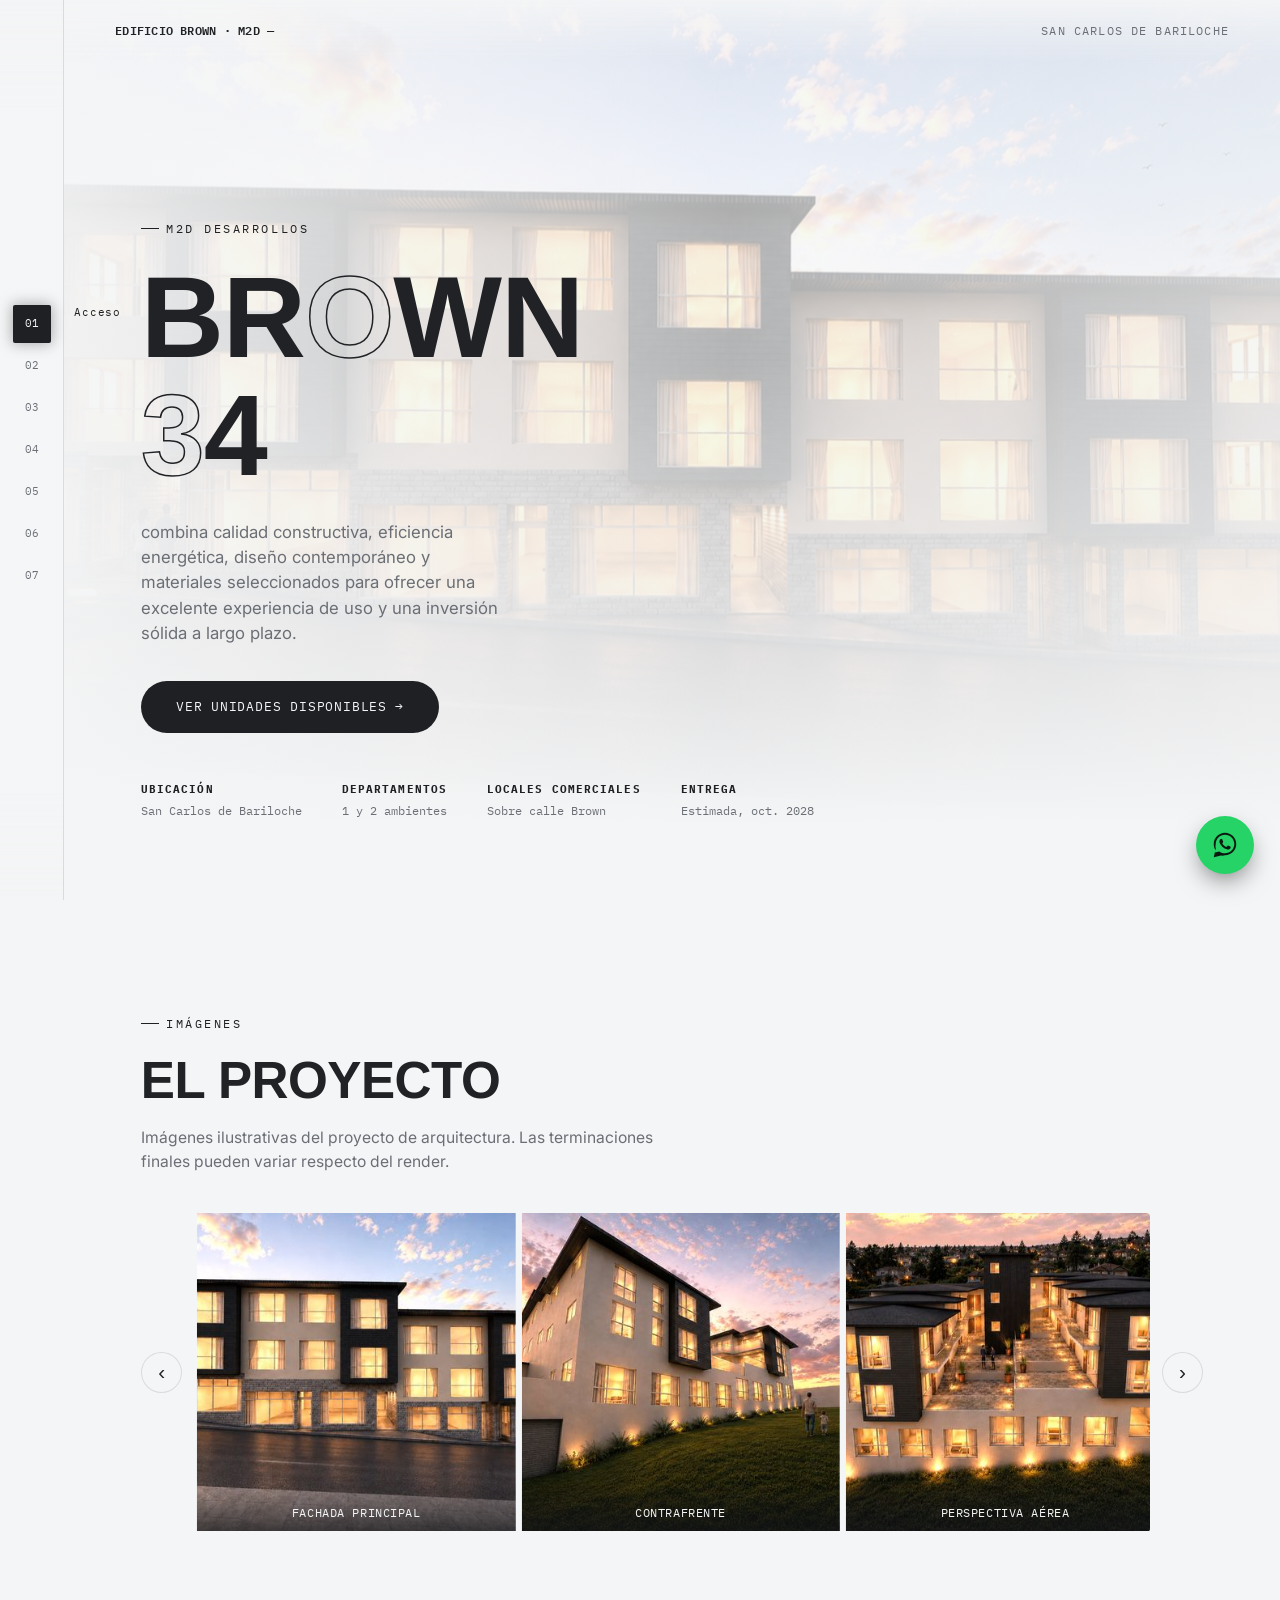
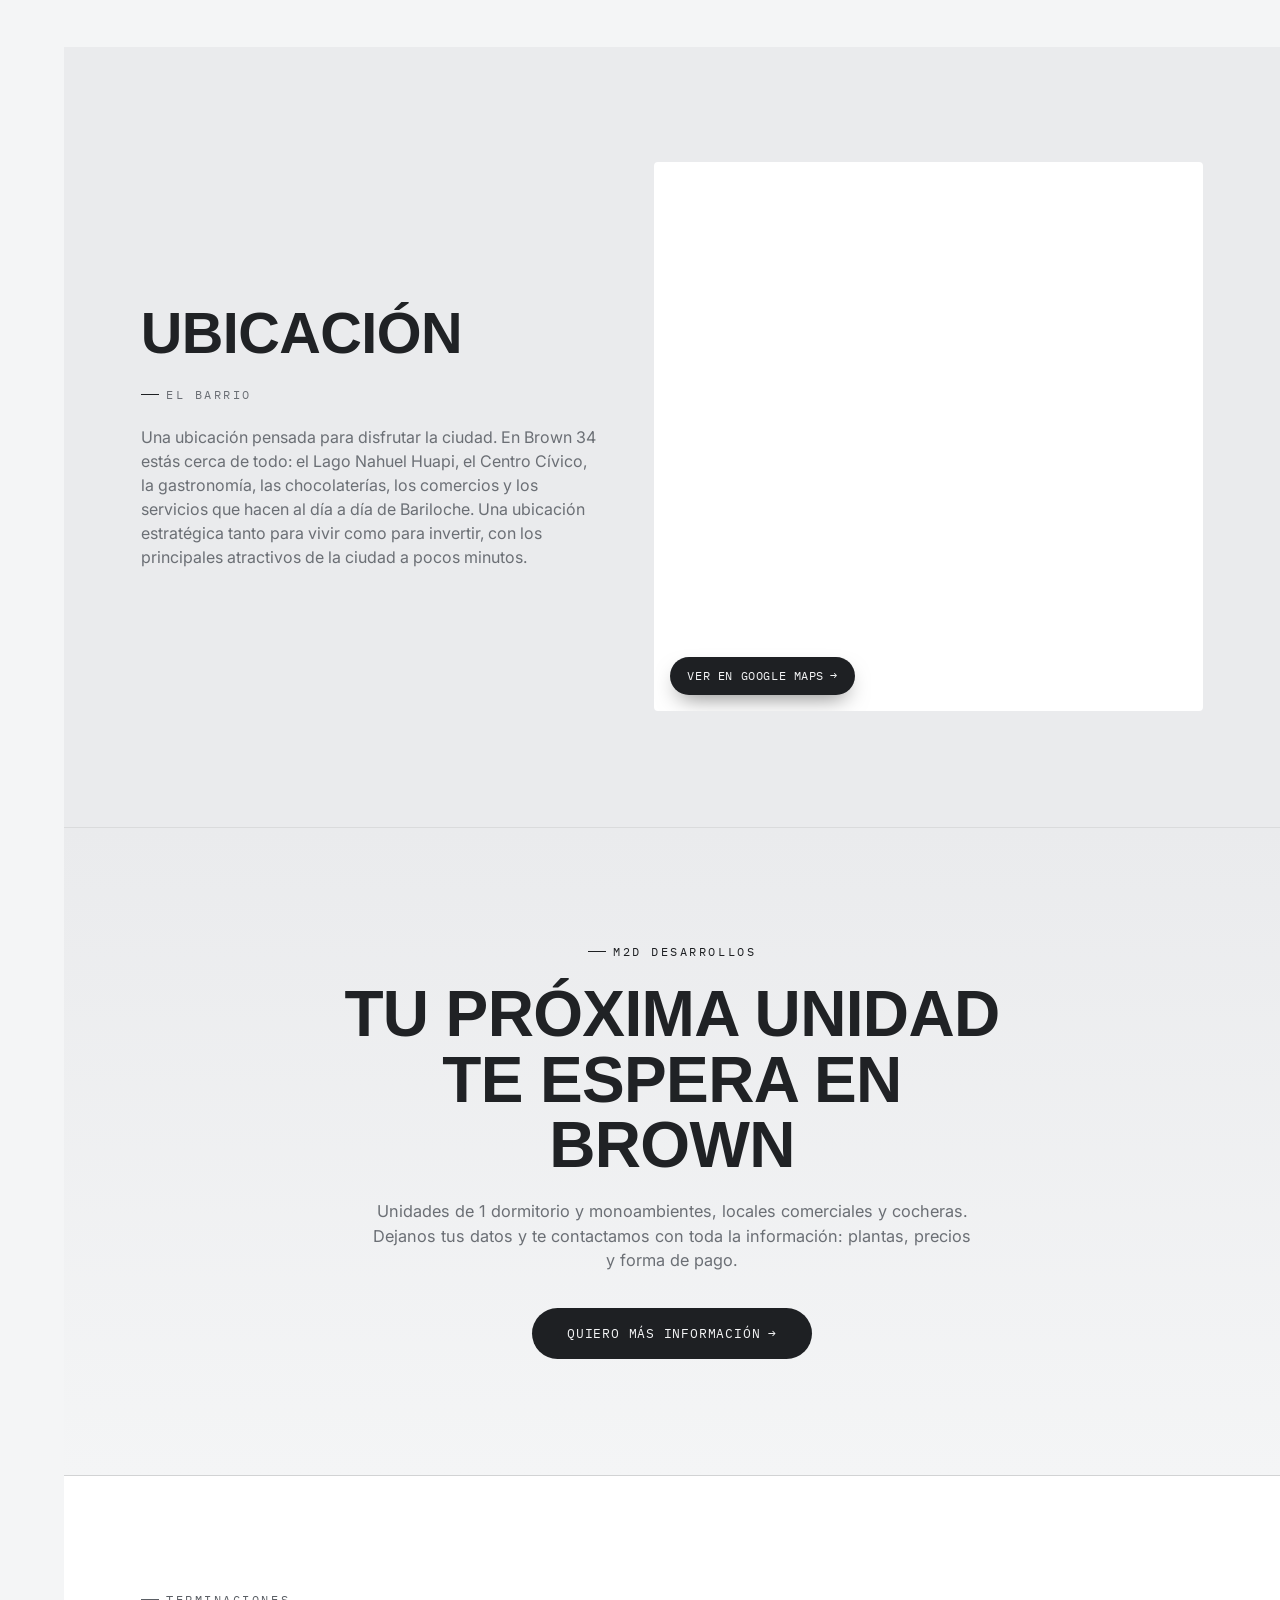
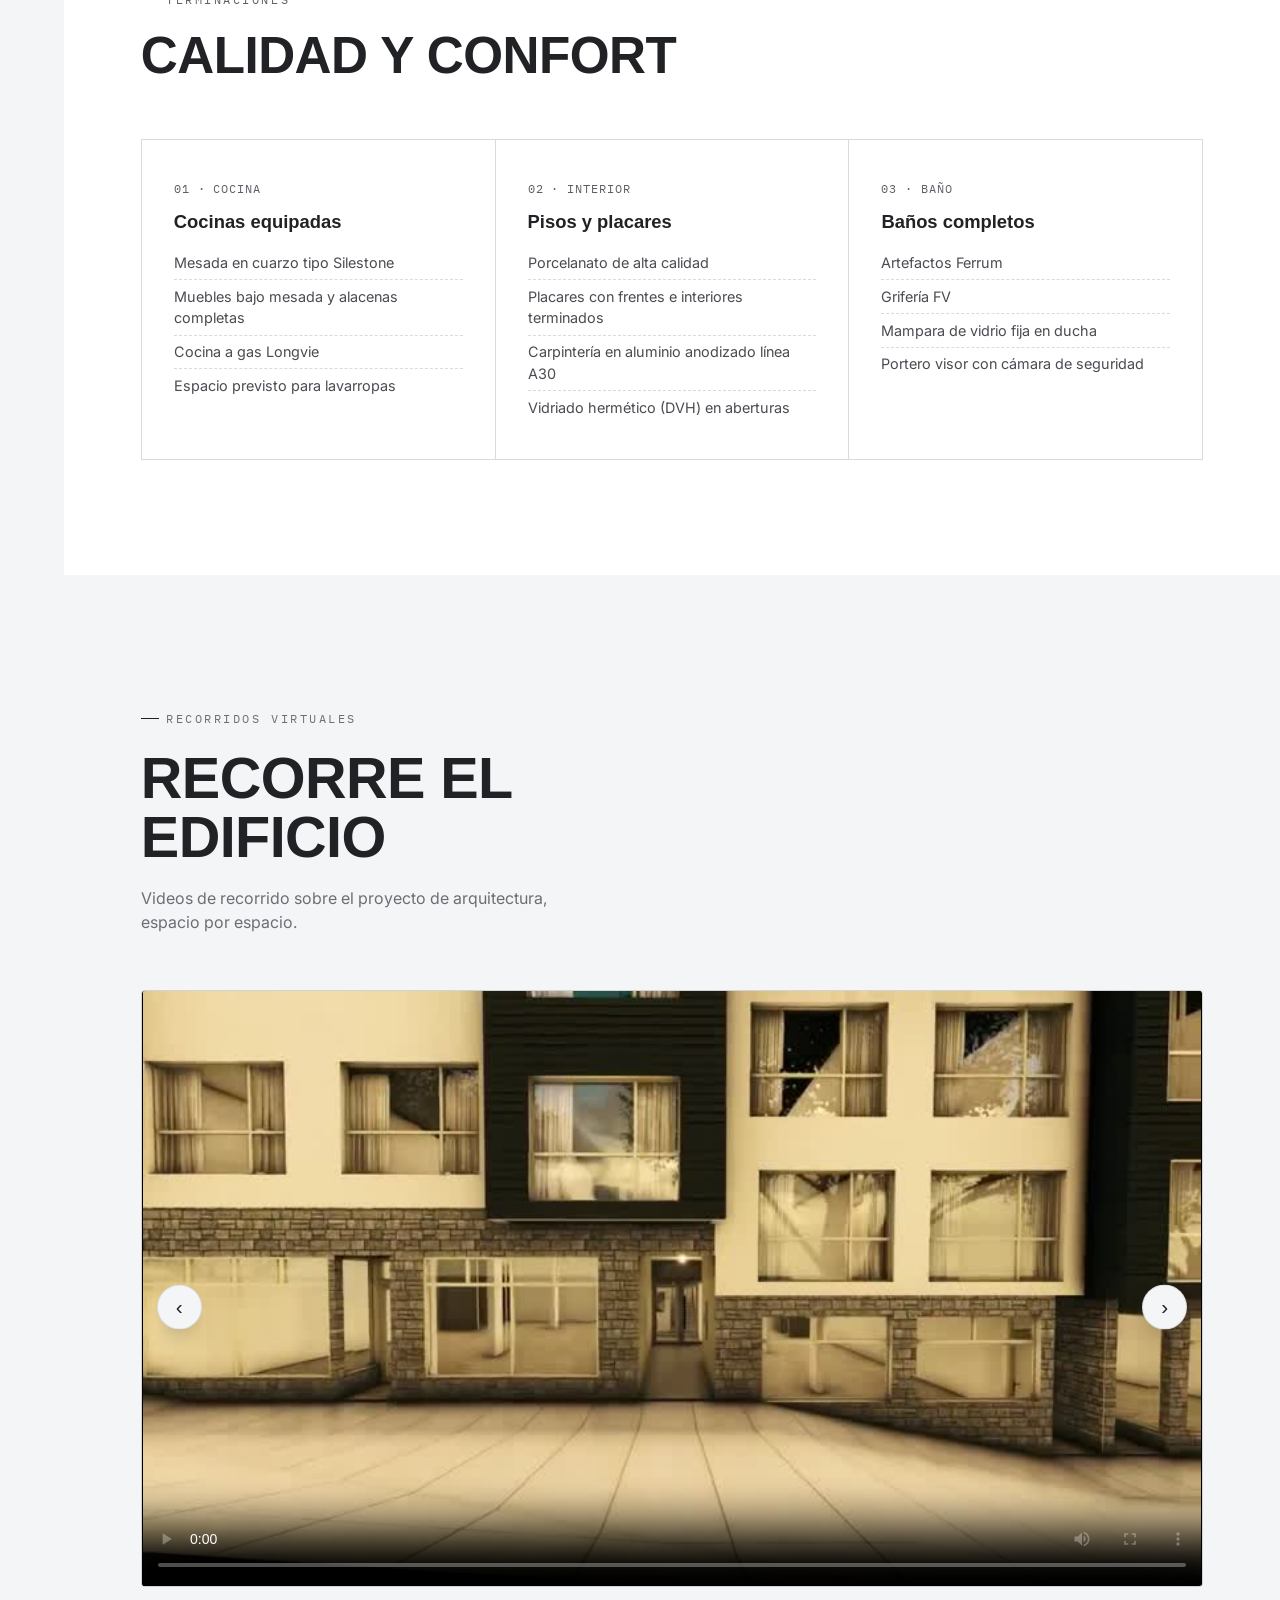
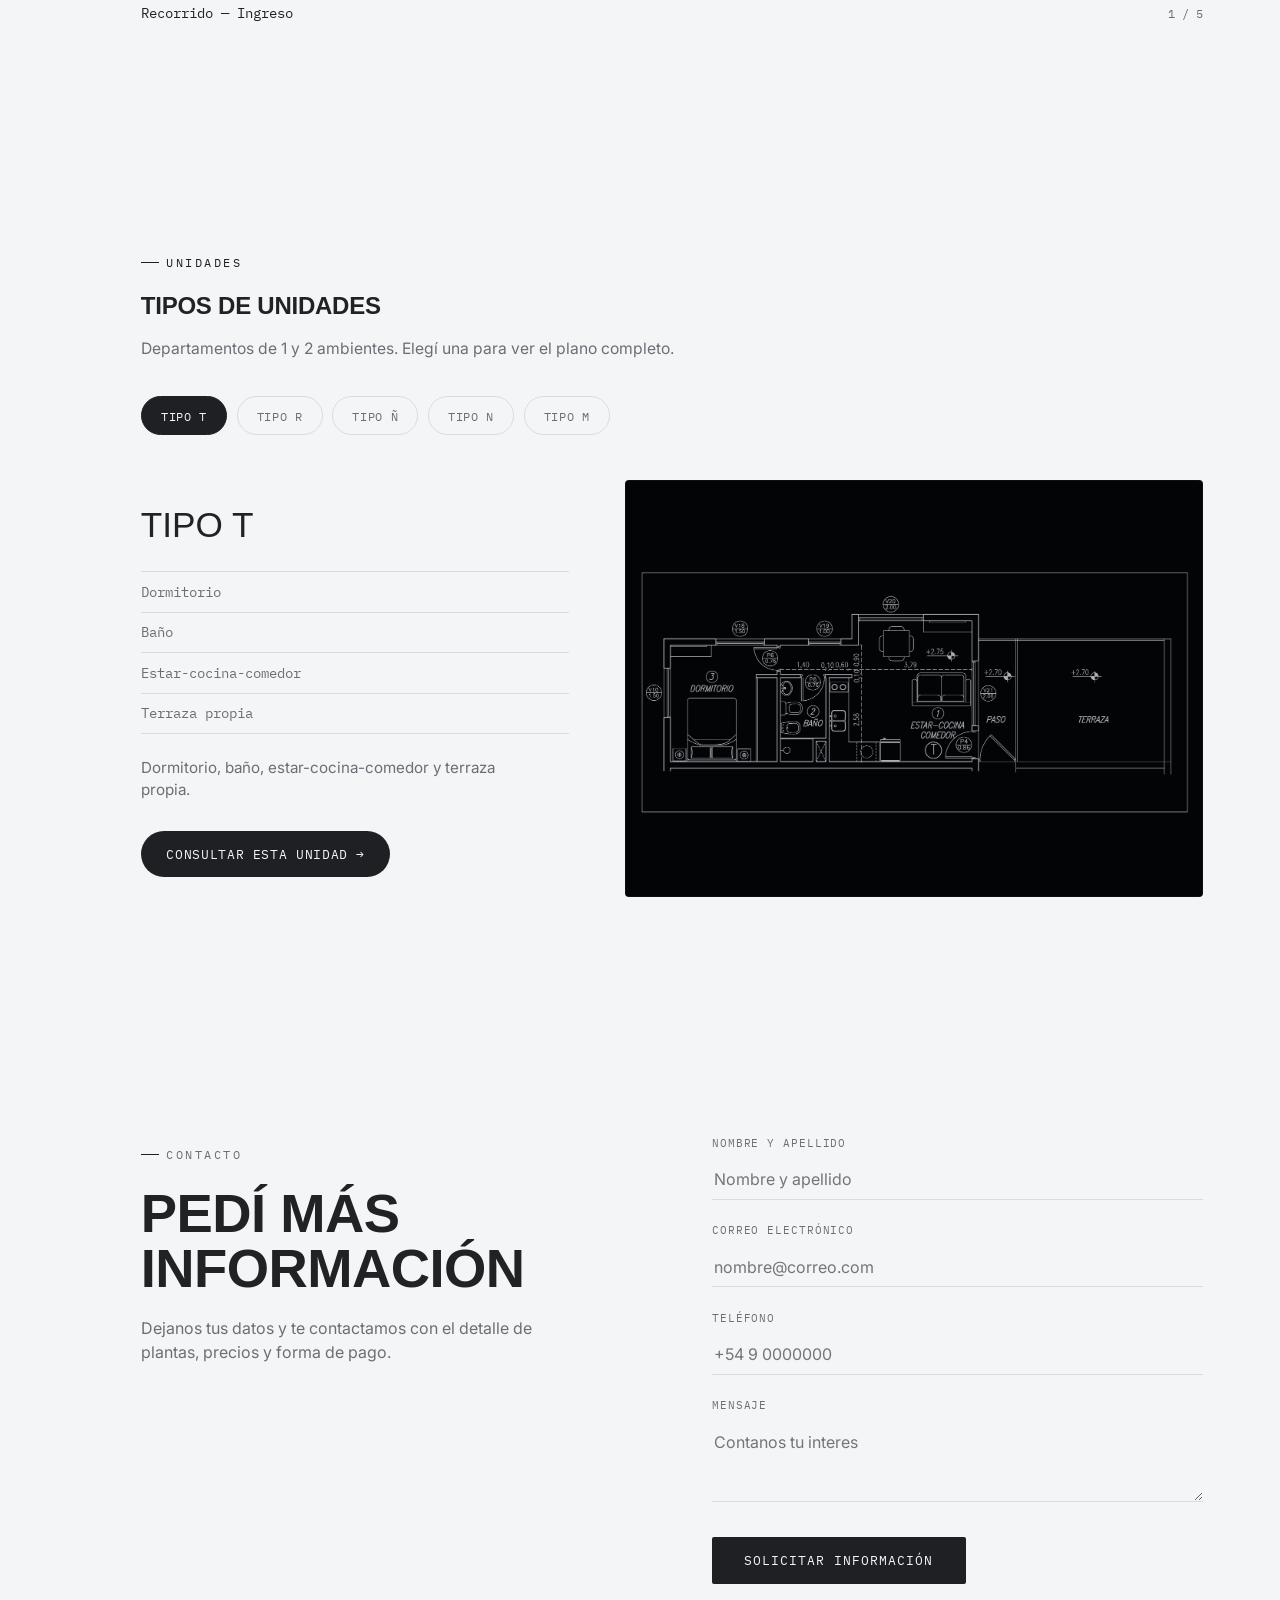
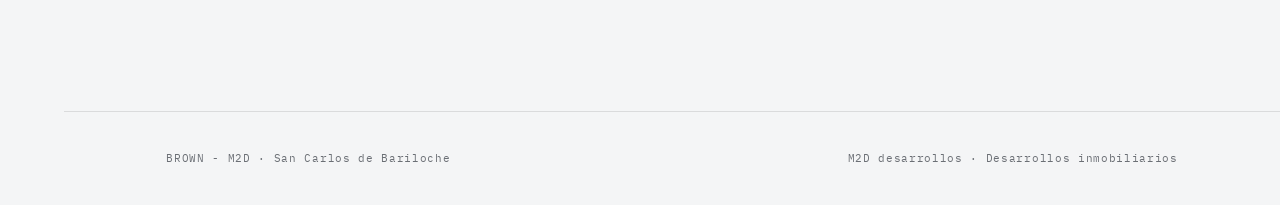
==== commit d43b0dda: "Add files via upload" ====
--- a/index.html
+++ b/index.html
@@ -49,7 +49,7 @@
         <p class="eyebrow">M2D Desarrollos</p>
         <h1>BR<em>O</em>WN<br><em>3</em>4</h1>
         <p class="hero-sub">combina calidad constructiva, eficiencia energética, diseño contemporáneo y materiales seleccionados para ofrecer una excelente experiencia de uso y una inversión sólida a largo plazo.</p>
-              <a class="cta-pill" href="unidades.html">Ver unidades disponibles<span aria-hidden="true">→</span></a>
+              <a class="cta-pill" href="#unidades-tipos">Ver unidades disponibles<span aria-hidden="true">→</span></a>
         <div class="hero-meta">
           <div><strong>Ubicación</strong>San Carlos de Bariloche</div>
           <div><strong>Departamentos</strong>1 y 2 ambientes</div>
@@ -232,8 +232,8 @@
 
   <section class="unidades-tipos" id="unidades-tipos">
     <p class="eyebrow">Unidades</p>
-    <h2>Elegí tu tipología</h2>
-    <p class="section-tag">Cinco plantas de 1 dormitorio y monoambientes. Elegí una para ver el plano completo.</p>
+    <h2>Tipos de unidades</h2>
+    <p class="section-tag">Departamentos de 1 y 2 ambientes. Elegí una para ver el plano completo.</p>
 
     <div class="tipos-tabs" role="tablist">
       <button class="tipos-tab" type="button" role="tab">Tipo T</button>
@@ -312,7 +312,10 @@
         <h2>Pedí más información</h2>
         <p>Dejanos tus datos y te contactamos con el detalle de plantas, precios y forma de pago.</p>
       </div>
-      <form class="form" onsubmit="event.preventDefault();">
+      <form class="form" id="contact-form" action="https://formsubmit.co/ajax/julimurgic@gmail.com" method="POST">
+        <input type="hidden" name="_subject" value="Nueva consulta desde Edificio Brown M2D">
+        <input type="hidden" name="_template" value="table">
+        <input type="hidden" name="_captcha" value="false">
         <div class="field">
           <label for="nombre">Nombre y apellido</label>
           <input id="nombre" type="text" name="nombre" placeholder="Nombre y apellido" required>
@@ -330,6 +333,16 @@
           <textarea id="mensaje" name="mensaje" placeholder="Contanos tu interes"></textarea>
         </div>
         <button class="btn" type="submit">Solicitar información</button>
+
+        <div class="form-success" id="form-success" role="status" aria-live="polite" aria-hidden="true">
+          <div class="form-success-icon" aria-hidden="true">✓</div>
+          <div>
+            <span class="form-success-label">Mensaje enviado</span>
+            <h3>¡Gracias por contactarte!</h3>
+            <p>Recibimos tu consulta correctamente. Nos comunicaremos con vos a la brevedad.</p>
+          </div>
+          <button type="button" class="form-success-close" id="form-success-close" aria-label="Cerrar mensaje">×</button>
+        </div>
       </form>
     </div>
   </section>
@@ -978,6 +991,57 @@
 
     videos.forEach(v => observer.observe(v));
   })();
+  /* ---------- Confirmación formulario de contacto ---------- */
+  (() => {
+    const form = document.getElementById('contact-form');
+    const success = document.getElementById('form-success');
+    const closeSuccess = document.getElementById('form-success-close');
+
+    if(!form || !success) return;
+
+    form.addEventListener('submit', async (event) => {
+      event.preventDefault();
+
+      const submitButton = form.querySelector('button[type="submit"]');
+      const originalText = submitButton?.textContent;
+      if(submitButton){
+        submitButton.disabled = true;
+        submitButton.textContent = 'Enviando...';
+      }
+
+      try {
+        const response = await fetch(form.action, {
+          method: 'POST',
+          body: new FormData(form),
+          headers: { 'Accept': 'application/json' }
+        });
+
+        if(!response.ok) throw new Error('No se pudo enviar el formulario');
+
+        success.classList.add('show');
+        success.setAttribute('aria-hidden', 'false');
+        form.reset();
+
+        window.setTimeout(() => {
+          success.classList.remove('show');
+          success.setAttribute('aria-hidden', 'true');
+        }, 6000);
+      } catch(error) {
+        alert('Hubo un problema al enviar la consulta. Por favor, intentá nuevamente.');
+      } finally {
+        if(submitButton){
+          submitButton.disabled = false;
+          submitButton.textContent = originalText;
+        }
+      }
+    });
+
+    closeSuccess?.addEventListener('click', () => {
+      success.classList.remove('show');
+      success.setAttribute('aria-hidden', 'true');
+    });
+  })();
+
 </script>
 
 </body>
--- a/style.css
+++ b/style.css
@@ -1352,3 +1352,87 @@
     .hero h1{font-size:2.15rem;}
     .eyebrow{font-size:0.66rem;}
   }
+
+
+  /* ---------- Confirmación del formulario ---------- */
+  .form-success{
+    display:grid;
+    grid-template-columns:auto 1fr auto;
+    align-items:start;
+    gap:1rem;
+    padding:1.2rem;
+    margin-top:0.5rem;
+    border:1px solid var(--brass-bright);
+    background:var(--ink-soft);
+    border-radius:4px;
+    opacity:0;
+    transform:translateY(10px);
+    max-height:0;
+    overflow:hidden;
+    padding-top:0;
+    padding-bottom:0;
+    border-width:0;
+    pointer-events:none;
+    transition:opacity .35s ease, transform .35s ease, max-height .35s ease, padding .35s ease, border-width .35s ease;
+  }
+
+  .form-success.show{
+    opacity:1;
+    transform:translateY(0);
+    max-height:220px;
+    padding:1.2rem;
+    border-width:1px;
+    pointer-events:auto;
+  }
+
+  .form-success-icon{
+    width:2.7rem;
+    height:2.7rem;
+    display:grid;
+    place-items:center;
+    flex-shrink:0;
+    border-radius:50%;
+    background:var(--brass-bright);
+    color:var(--ink);
+    font-family:var(--display);
+    font-size:1.25rem;
+  }
+
+  .form-success-label{
+    display:block;
+    font-family:var(--mono);
+    font-size:0.68rem;
+    letter-spacing:0.1em;
+    text-transform:uppercase;
+    color:var(--paper-dim);
+    margin-bottom:0.35rem;
+  }
+
+  .form-success h3{
+    font-size:1.1rem;
+    text-transform:none;
+    margin:0;
+  }
+
+  .form-success p{
+    margin-top:0.45rem;
+    font-size:0.9rem;
+    max-width:42ch;
+  }
+
+  .form-success-close{
+    width:2rem;
+    height:2rem;
+    border:0;
+    background:transparent;
+    color:var(--paper);
+    font-size:1.4rem;
+    line-height:1;
+    cursor:pointer;
+  }
+
+  @media (max-width:480px){
+    .form-success{gap:0.8rem;}
+    .form-success.show{max-height:280px;}
+    .form-success-icon{width:2.4rem; height:2.4rem;}
+  }
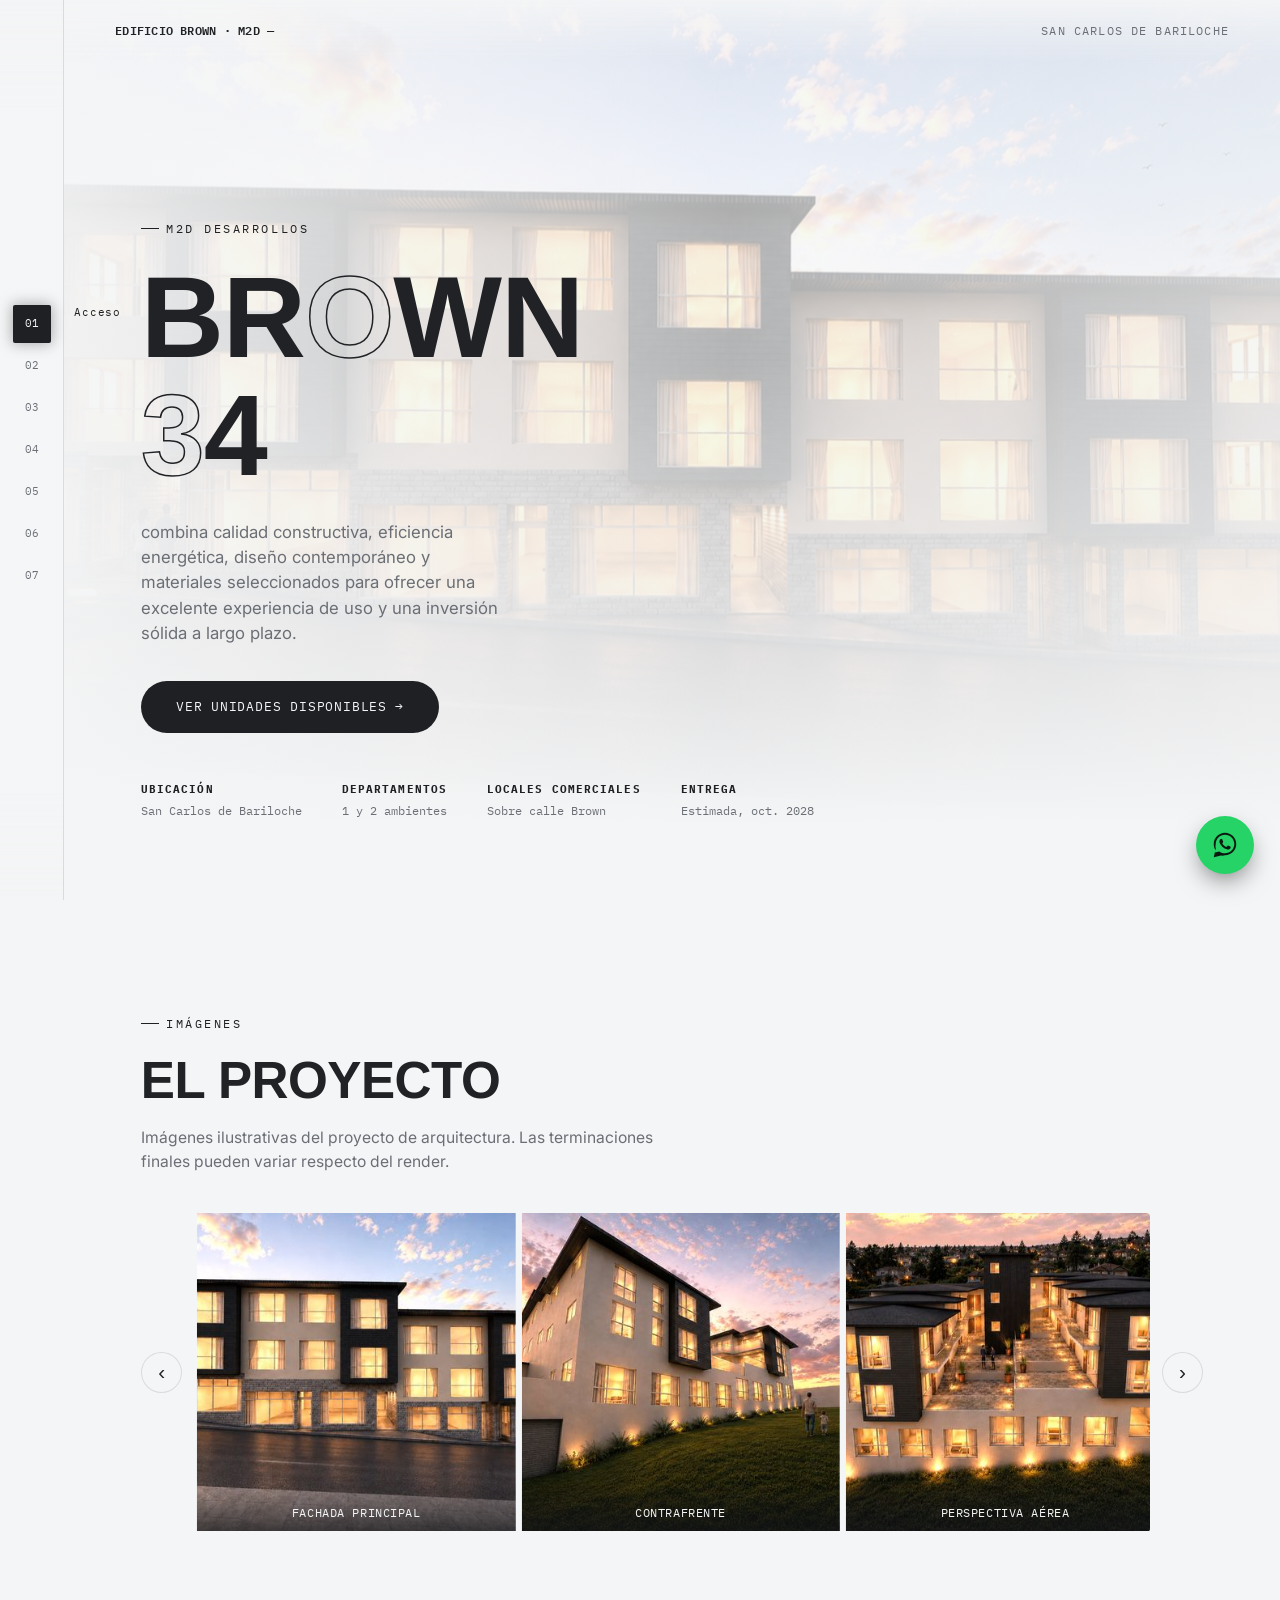
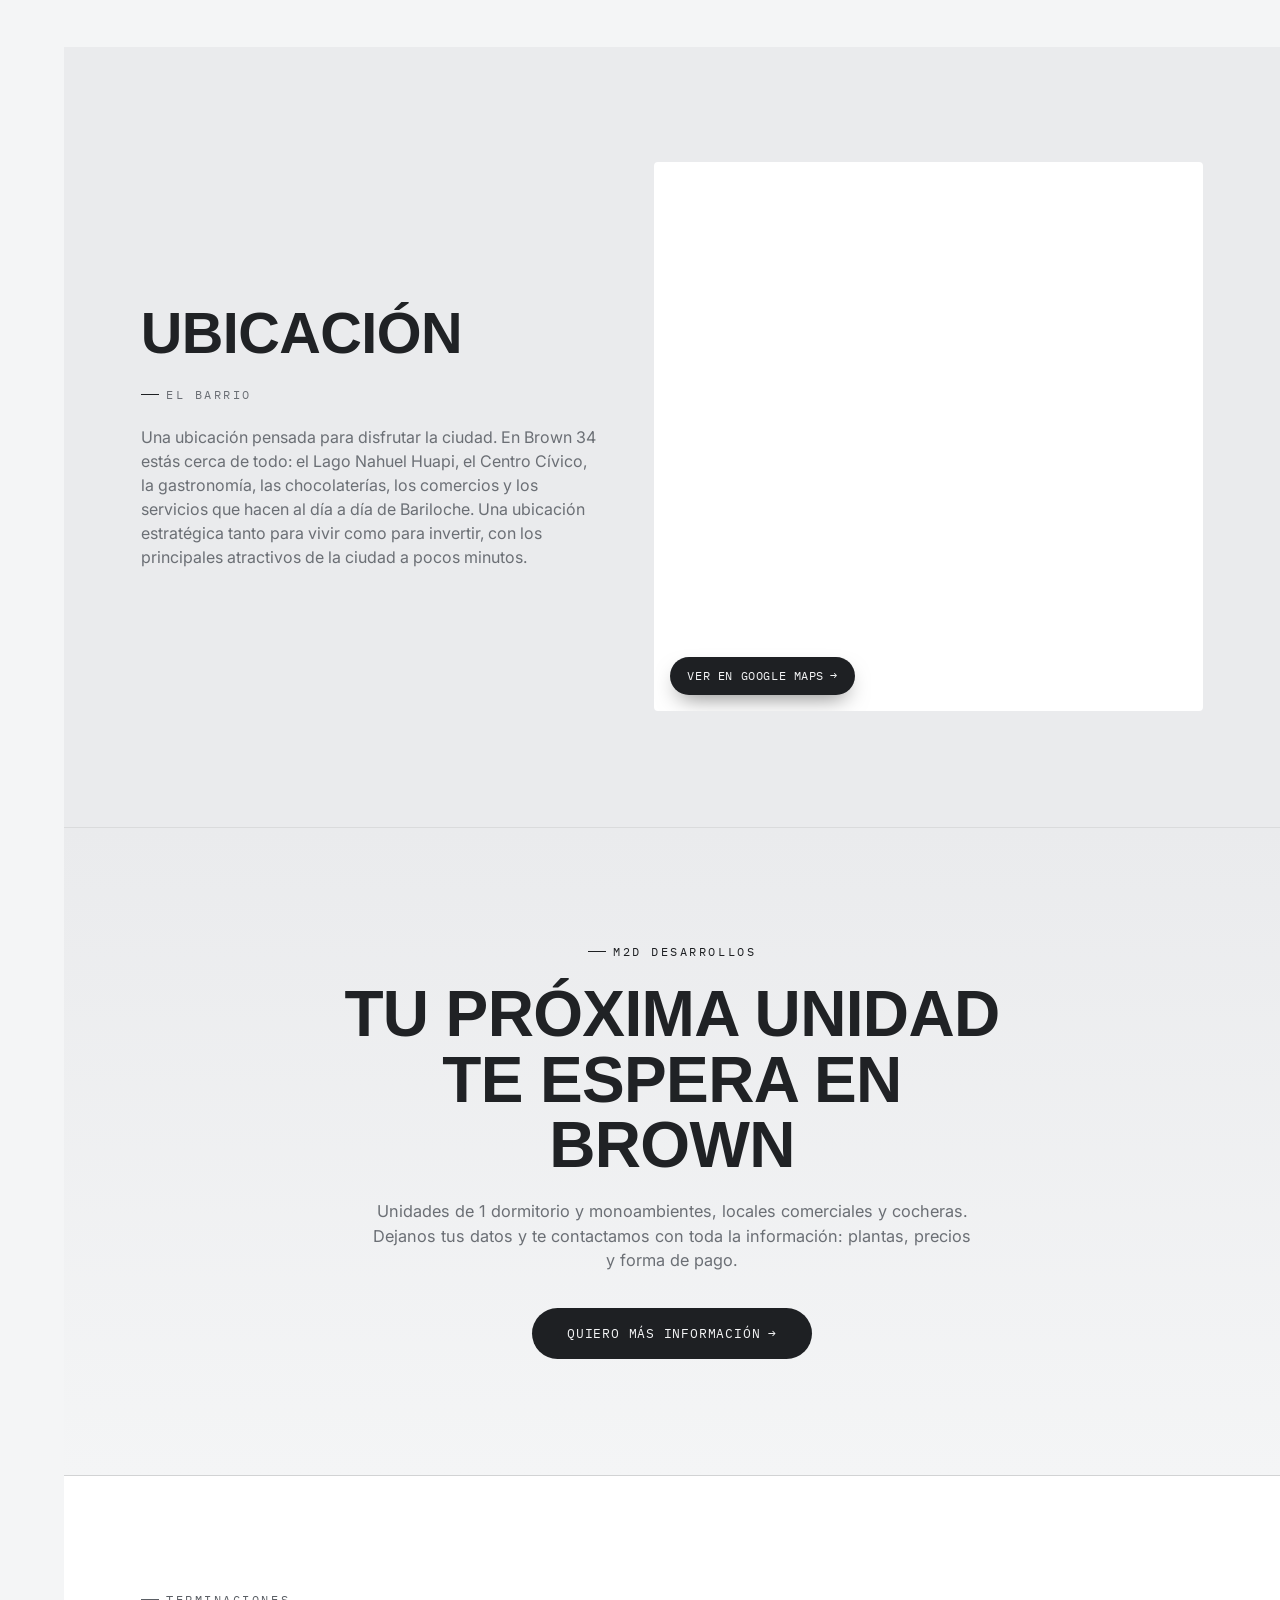
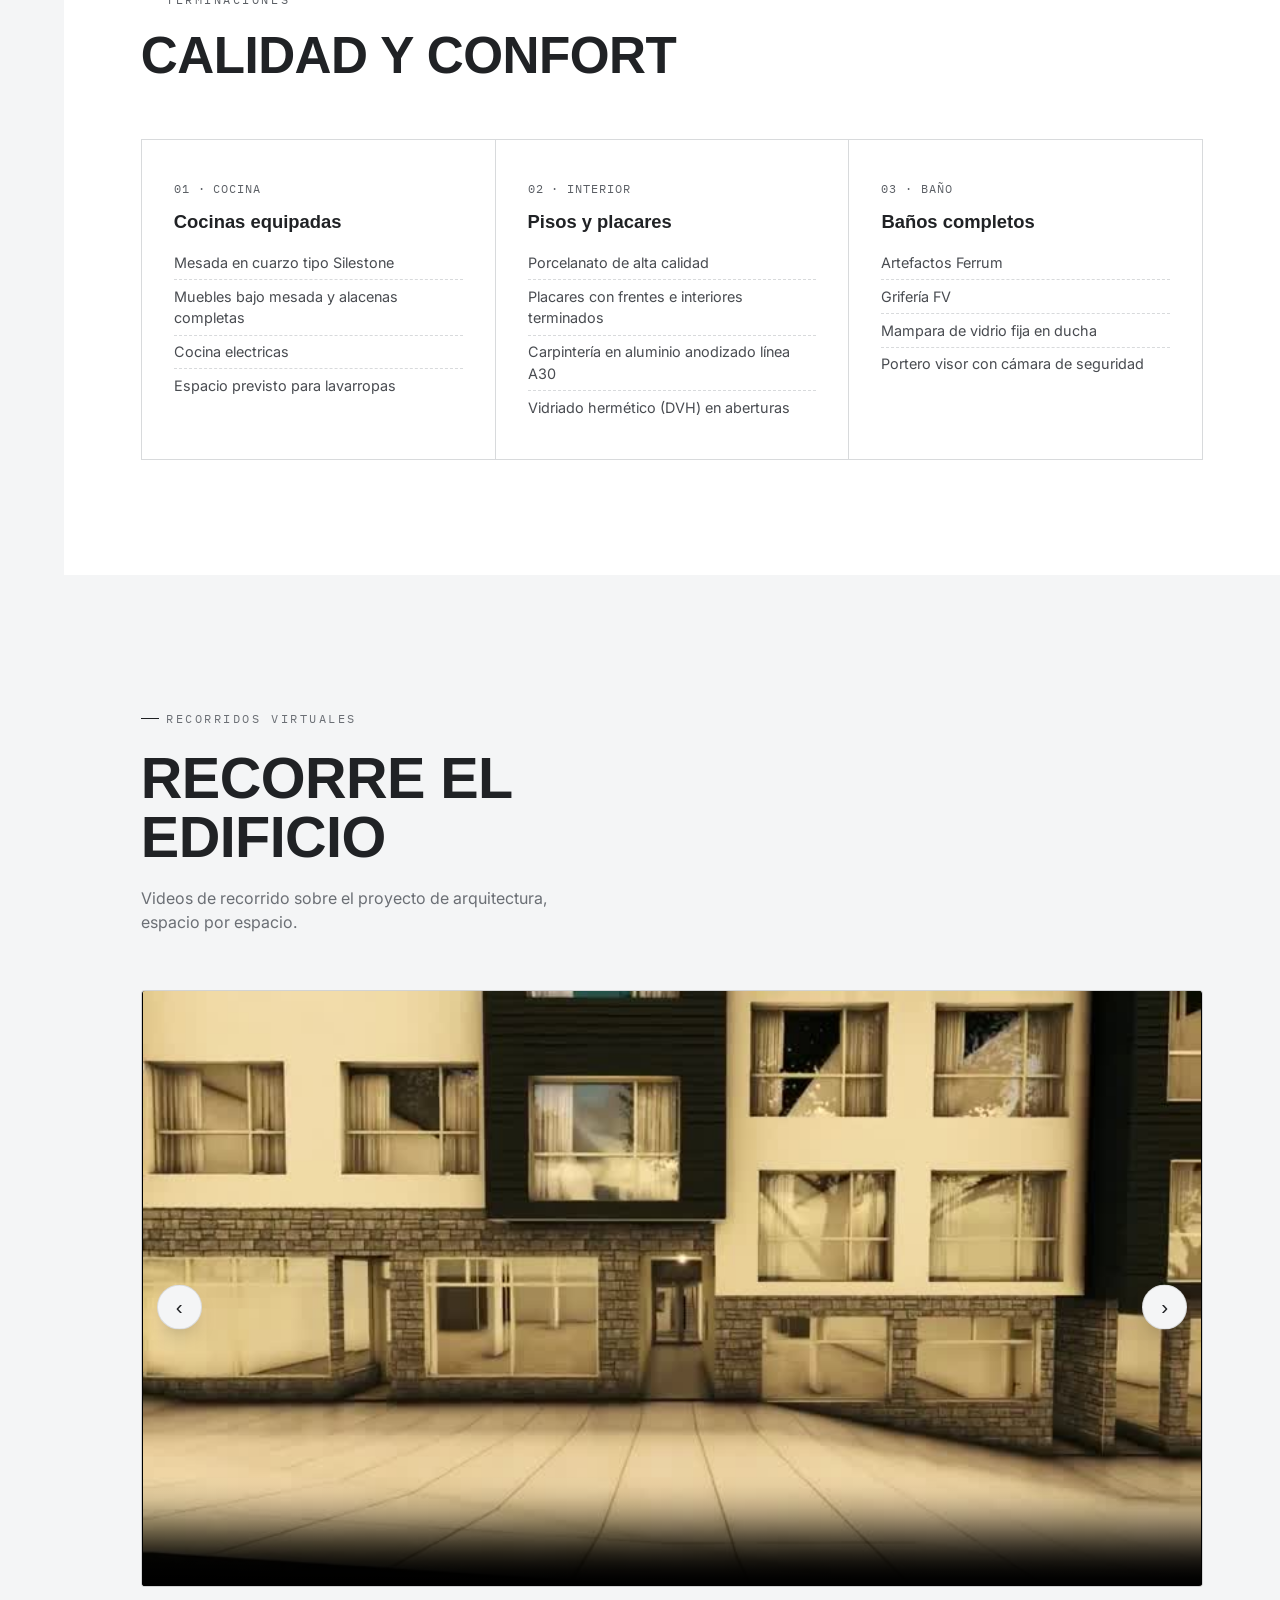
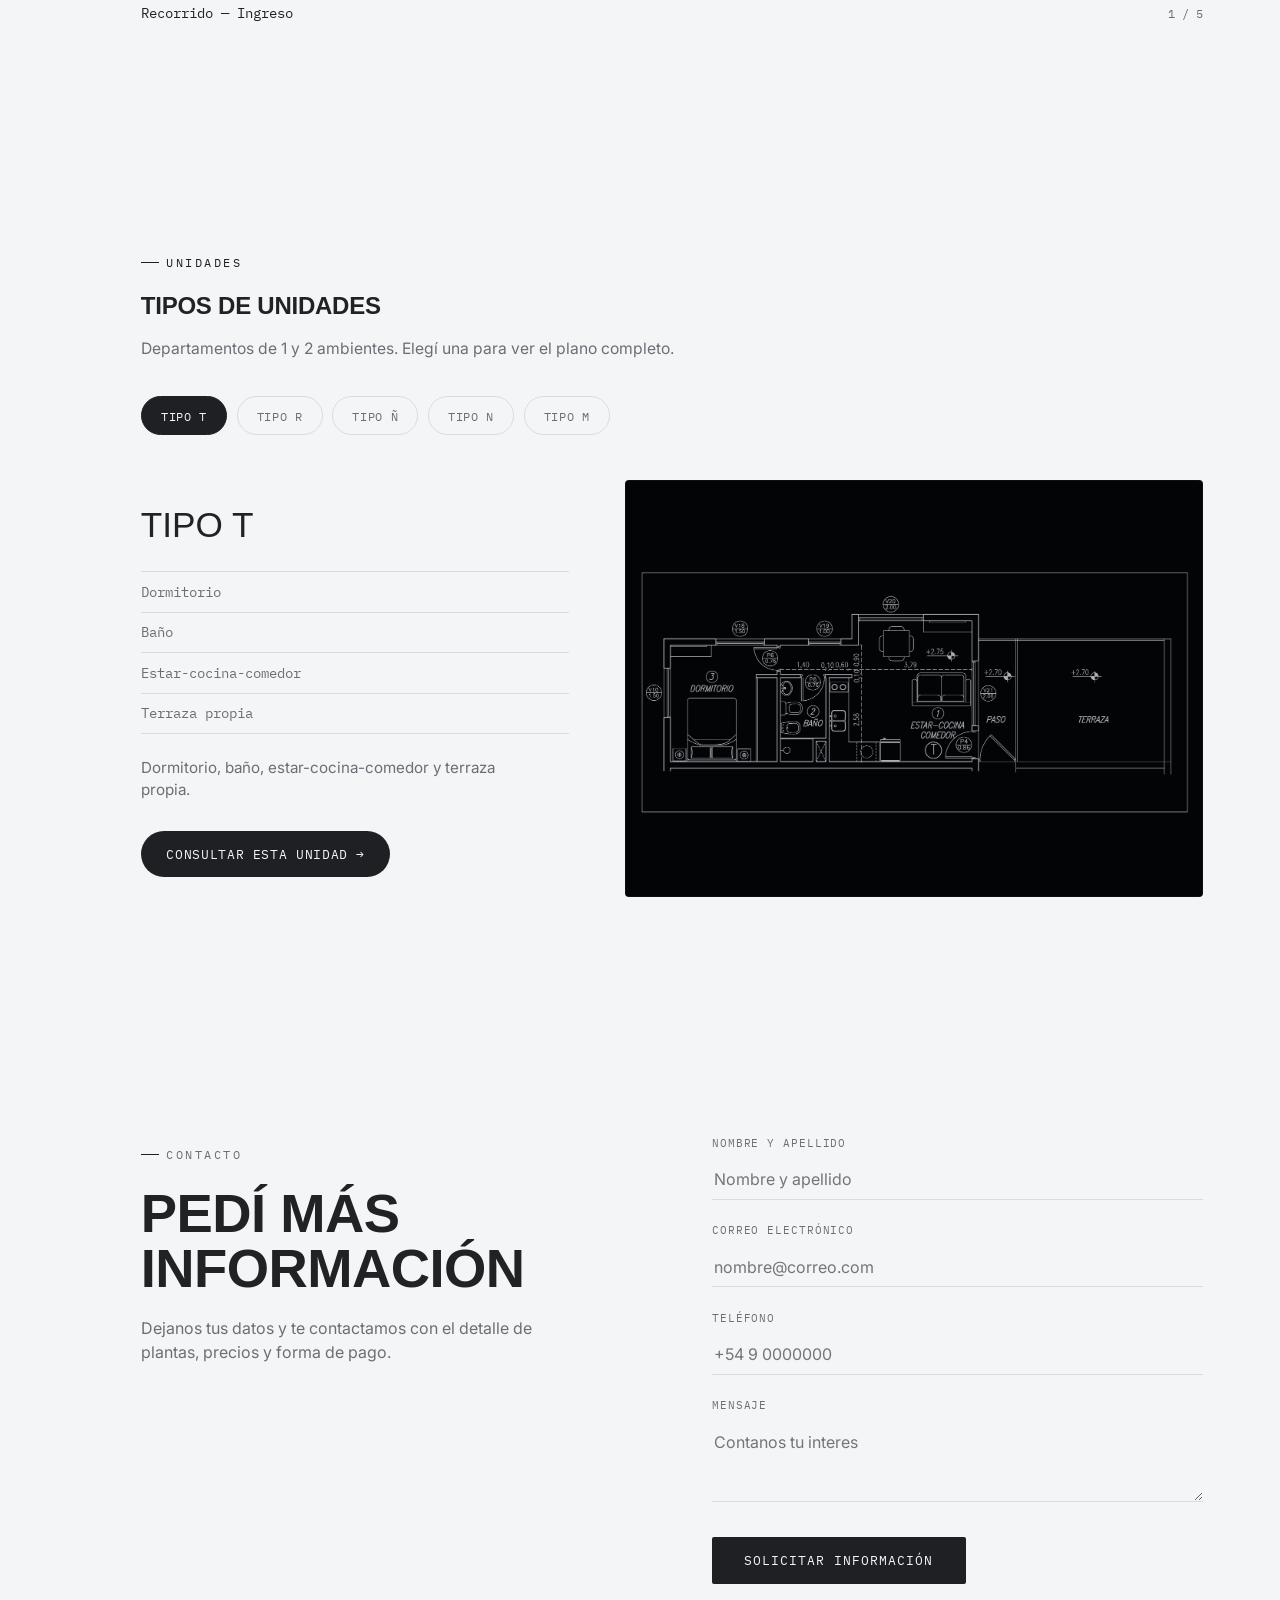
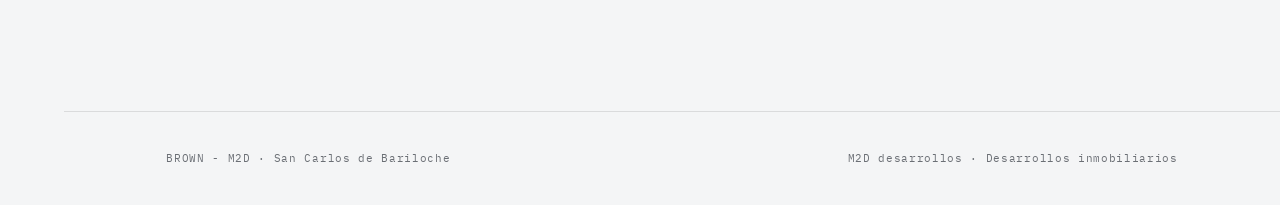
==== commit 8522162b: "Add files via upload" ====
--- a/index.html
+++ b/index.html
@@ -150,7 +150,7 @@
         <ul>
           <li>Mesada en cuarzo tipo Silestone</li>
           <li>Muebles bajo mesada y alacenas completas</li>
-          <li>Cocina a gas Longvie</li>
+          <li>Cocina electricas</li>
           <li>Espacio previsto para lavarropas</li>
         </ul>
       </div>
@@ -352,7 +352,7 @@
 <a
   class="whatsapp-float"
   id="whatsapp-float"
-  href="https://wa.me/5491100000000?text=Hola%2C%20quiero%20m%C3%A1s%20informaci%C3%B3n%20sobre%20Edificio%20Brown"
+  href="https://wa.me/+54929492111?text=Hola%2C%20quiero%20m%C3%A1s%20informaci%C3%B3n%20sobre%20Edificio%20Brown"
   target="_blank"
   rel="noopener noreferrer"
   aria-label="Escribinos por WhatsApp"
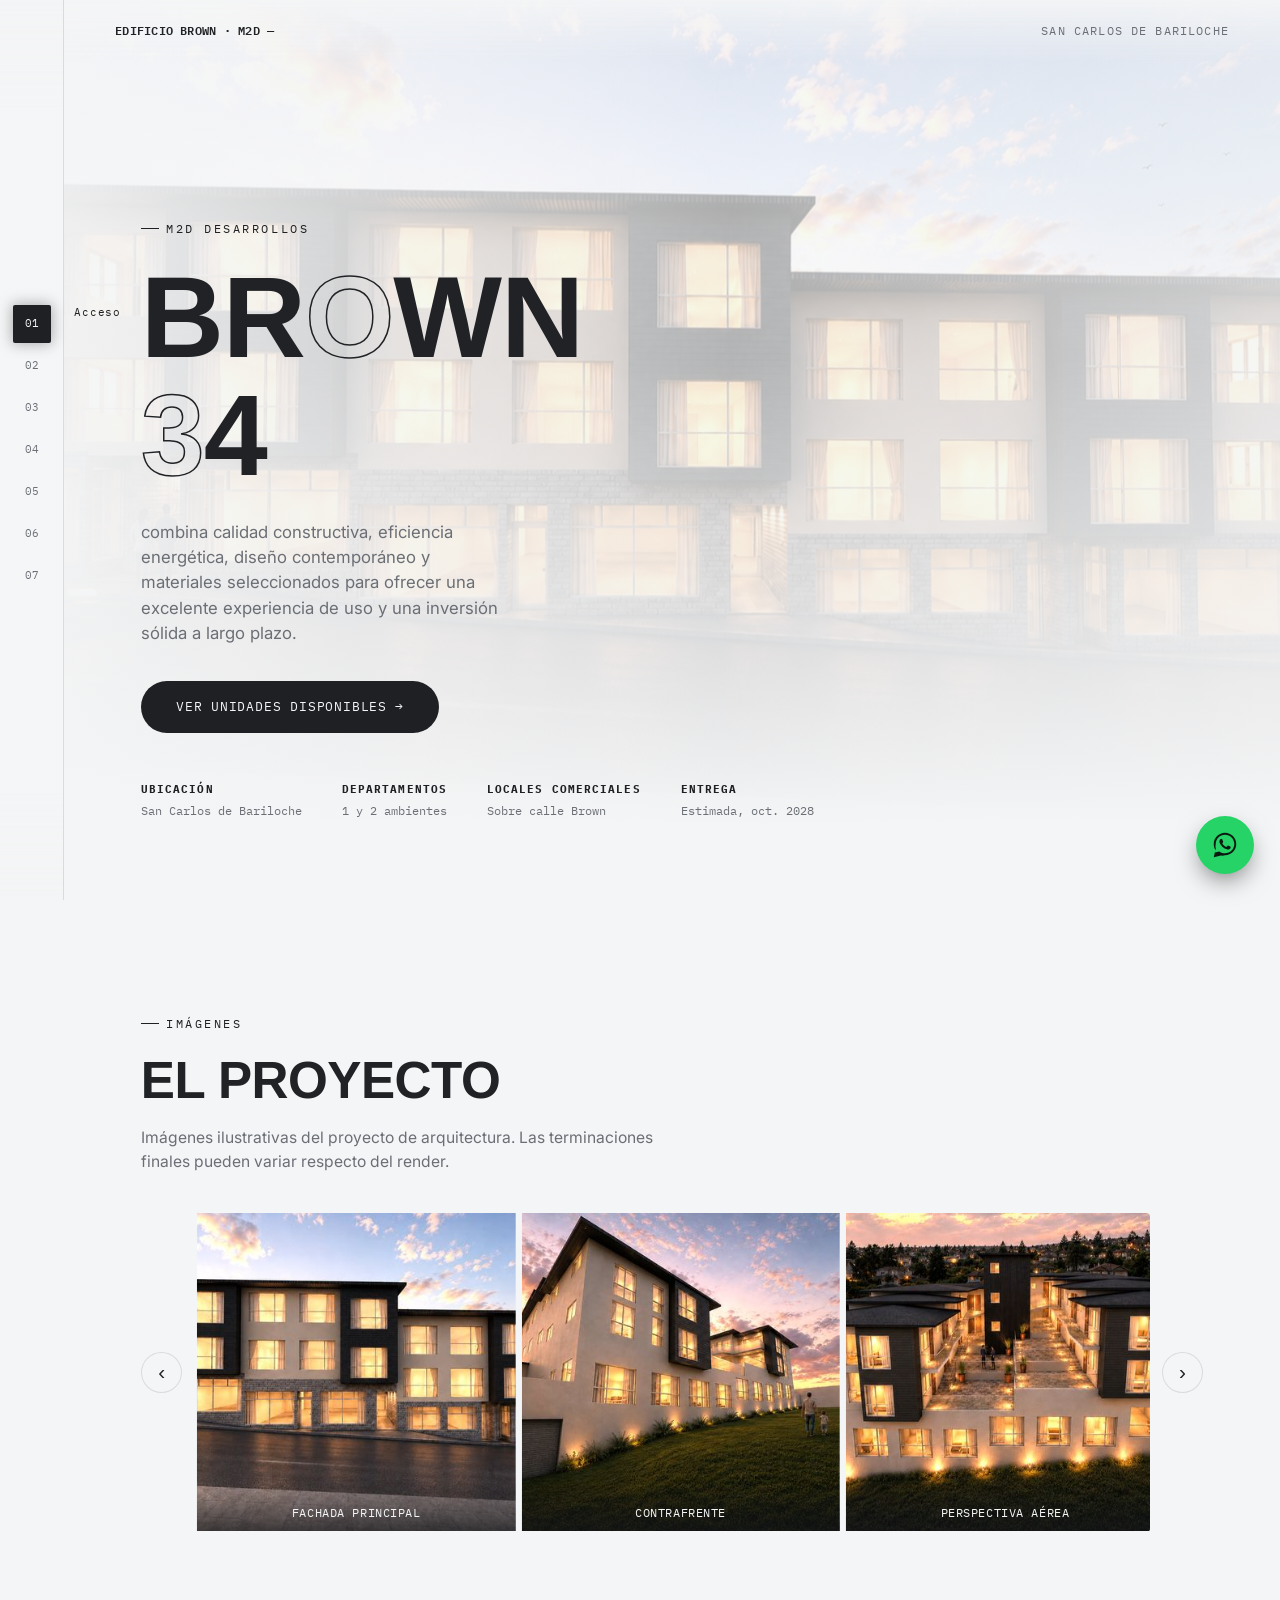
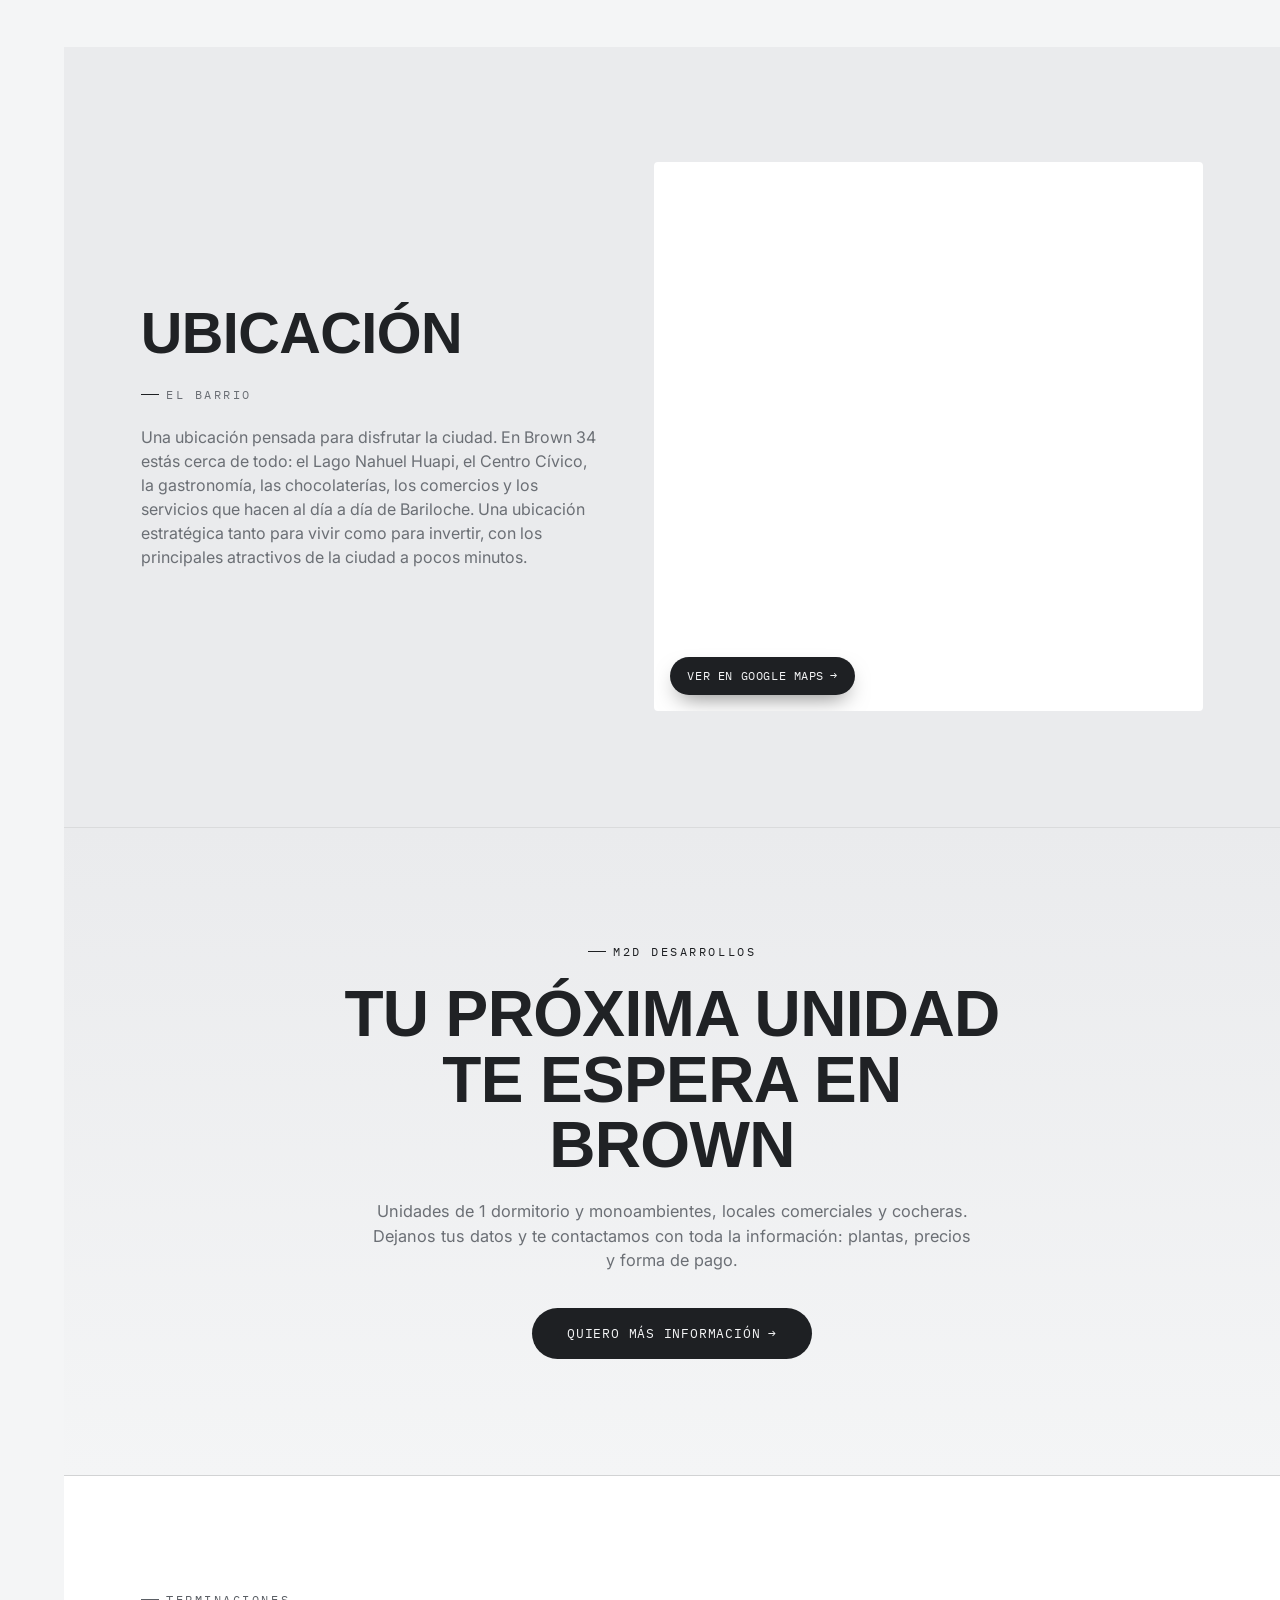
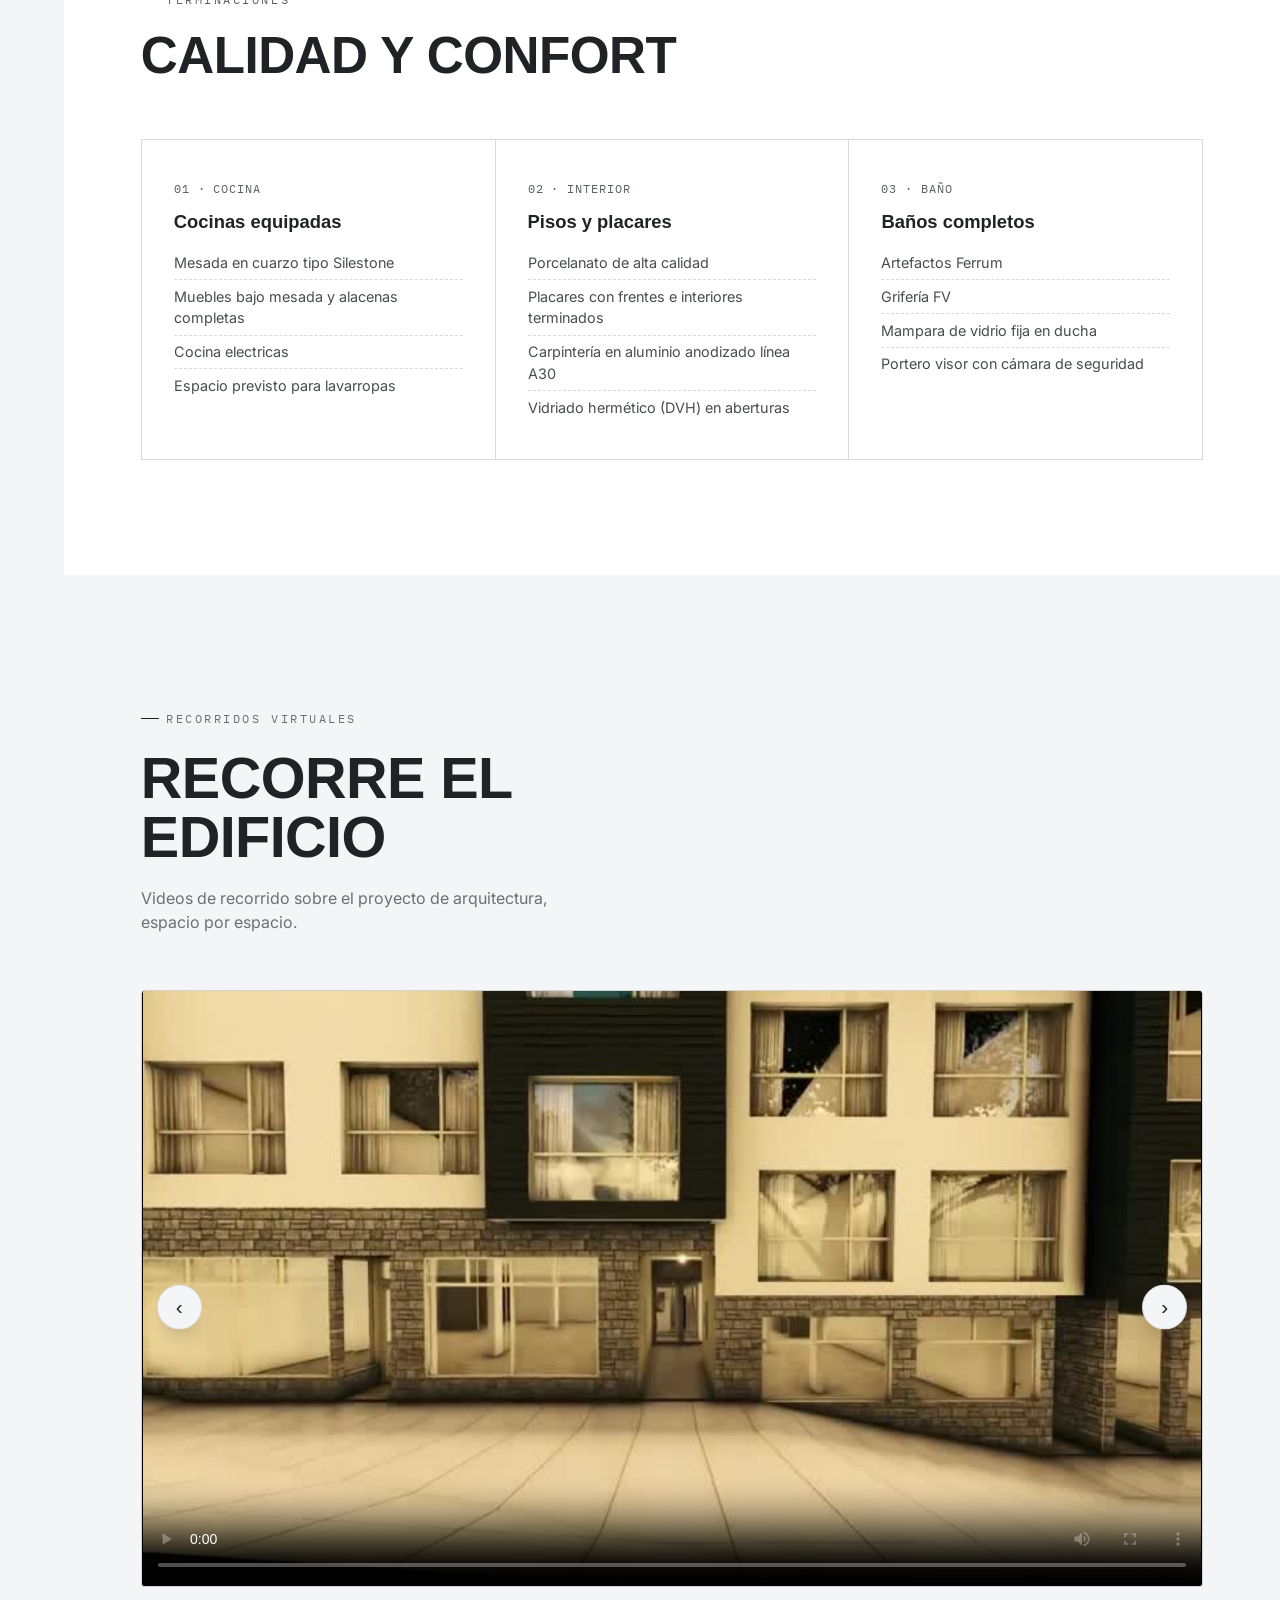
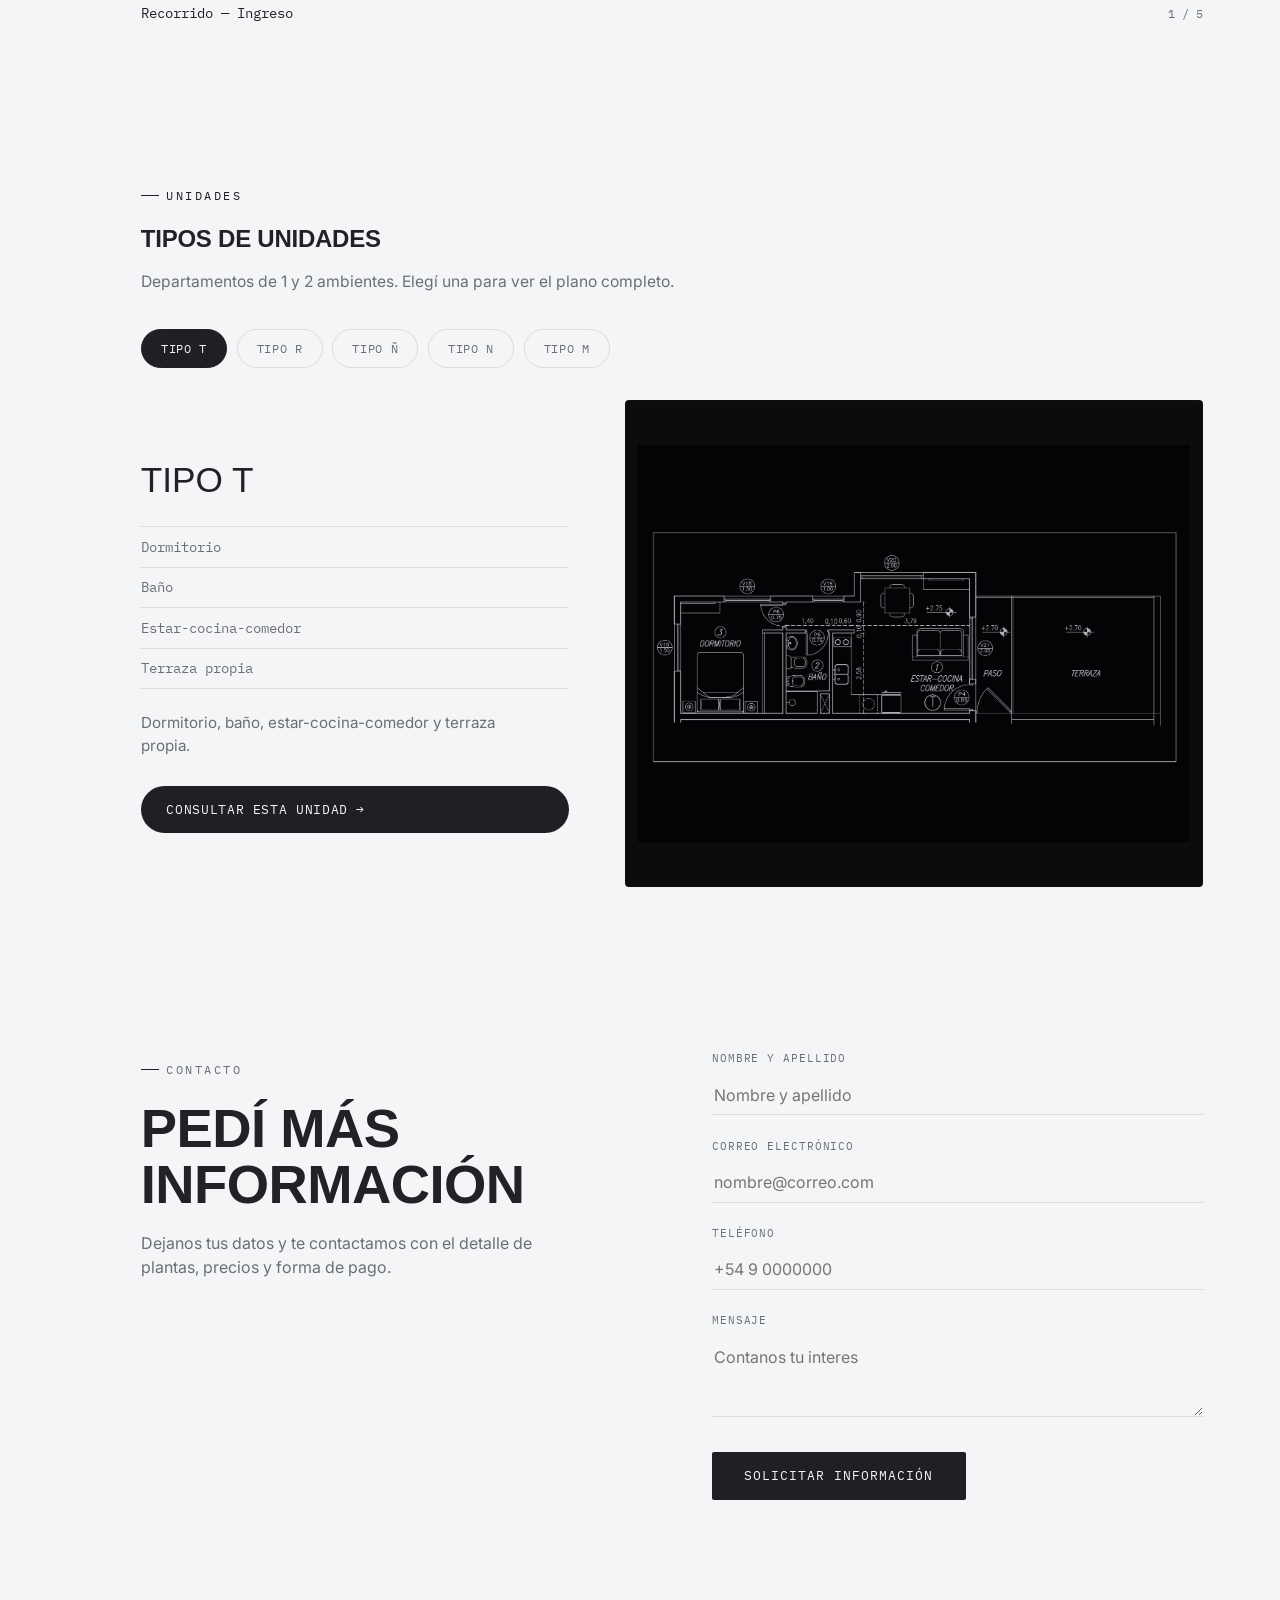
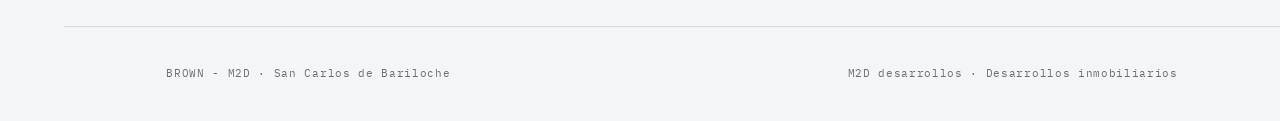
==== commit 3a6434bf: "Add files via upload" ====
--- a/index.html
+++ b/index.html
@@ -57,8 +57,8 @@
           <div><strong>Entrega</strong>Estimada, oct. 2028</div>
         </div>
       </div>
+    </div>
   </section>
-    </div>
 
   <section class="renders" id="renders">
     <p class="eyebrow">Imágenes</p>
@@ -312,7 +312,7 @@
         <h2>Pedí más información</h2>
         <p>Dejanos tus datos y te contactamos con el detalle de plantas, precios y forma de pago.</p>
       </div>
-      <form class="form" id="contact-form" action="https://formsubmit.co/ajax/julimurgic@gmail.com" method="POST">
+      <form class="form" id="contact-form" action="https://formsubmit.co/ajax/morenom@remax.com.ar" method="POST">
         <input type="hidden" name="_subject" value="Nueva consulta desde Edificio Brown M2D">
         <input type="hidden" name="_template" value="table">
         <input type="hidden" name="_captcha" value="false">
@@ -352,7 +352,7 @@
 <a
   class="whatsapp-float"
   id="whatsapp-float"
-  href="https://wa.me/+54929492111?text=Hola%2C%20quiero%20m%C3%A1s%20informaci%C3%B3n%20sobre%20Edificio%20Brown"
+  href="https://wa.me/+5492944921111?text=Hola%2C%20quiero%20m%C3%A1s%20informaci%C3%B3n%20sobre%20Edificio%20Brown"
   target="_blank"
   rel="noopener noreferrer"
   aria-label="Escribinos por WhatsApp"
--- a/style.css
+++ b/style.css
@@ -1131,10 +1131,25 @@
 
   /* ---------- Contacto ---------- */
   /* ---------- Unidades: pestañas por tipología ---------- */
-  .unidades-tipos{background:var(--ink);}
+  .unidades-tipos{
+    background:var(--ink);
+    height:calc(100vh - 7rem);
+    height:calc(100svh - 7rem);
+    display:flex;
+    flex-direction:column;
+    padding-top:clamp(2rem, 6vw, 3rem);
+    padding-bottom:clamp(1.5rem, 4vw, 2.5rem);
+  }
+  @media (max-width:900px){
+    .unidades-tipos{
+      height:auto;
+      padding-top:clamp(3rem, 8vw, 5.5rem);
+    }
+  }
 
   .tipos-tabs{
     display:flex;
+    flex:0 0 auto;
     flex-wrap:wrap;
     gap:0.6rem;
     margin-top:2.2rem;
@@ -1162,12 +1177,15 @@
   .tipos-panel{
     display:grid;
     grid-template-columns:0.85fr 1.15fr;
+    grid-template-rows:minmax(0, 1fr);
     gap:3.5rem;
-    align-items:center;
-    margin-top:2.8rem;
+    align-items:stretch;
+    margin-top:2rem;
+    flex:1 1 auto;
+    min-height:0;
   }
   @media (max-width:900px){
-    .tipos-panel{grid-template-columns:1fr; gap:2rem;}
+    .tipos-panel{grid-template-columns:1fr; grid-template-rows:auto auto; gap:1.5rem;}
   }
 
   .tipos-info-label{
@@ -1214,10 +1232,21 @@
   .tipos-cta:hover{transform:translateY(-2px); box-shadow:0 14px 26px -10px rgba(0,0,0,0.3);}
   .tipos-cta:hover span{transform:translateX(3px);}
 
+  .tipos-info{
+    display:flex;
+    flex-direction:column;
+    justify-content:center;
+    min-height:0;
+    overflow:auto;
+  }
   .tipos-image{
-    display:block;
+    display:flex;
+    align-items:center;
+    justify-content:center;
     width:100%;
-    padding:0;
+    height:100%;
+    min-height:0;
+    padding:0.75rem;
     border:1px solid var(--line);
     border-radius:4px;
     overflow:hidden;
@@ -1225,11 +1254,17 @@
     background:#0b0c0e;
   }
   .tipos-image img{
-    width:100%;
+    display:block;
+    width:auto;
     height:auto;
-    display:block;
+    max-width:100%;
+    max-height:100%;
+    object-fit:contain;
     opacity:1;
     transition:opacity .2s ease;
+  }
+  @media (max-width:900px){
+    .tipos-image{padding:0.5rem; min-height:38vh;}
   }
 
   .contacto{
